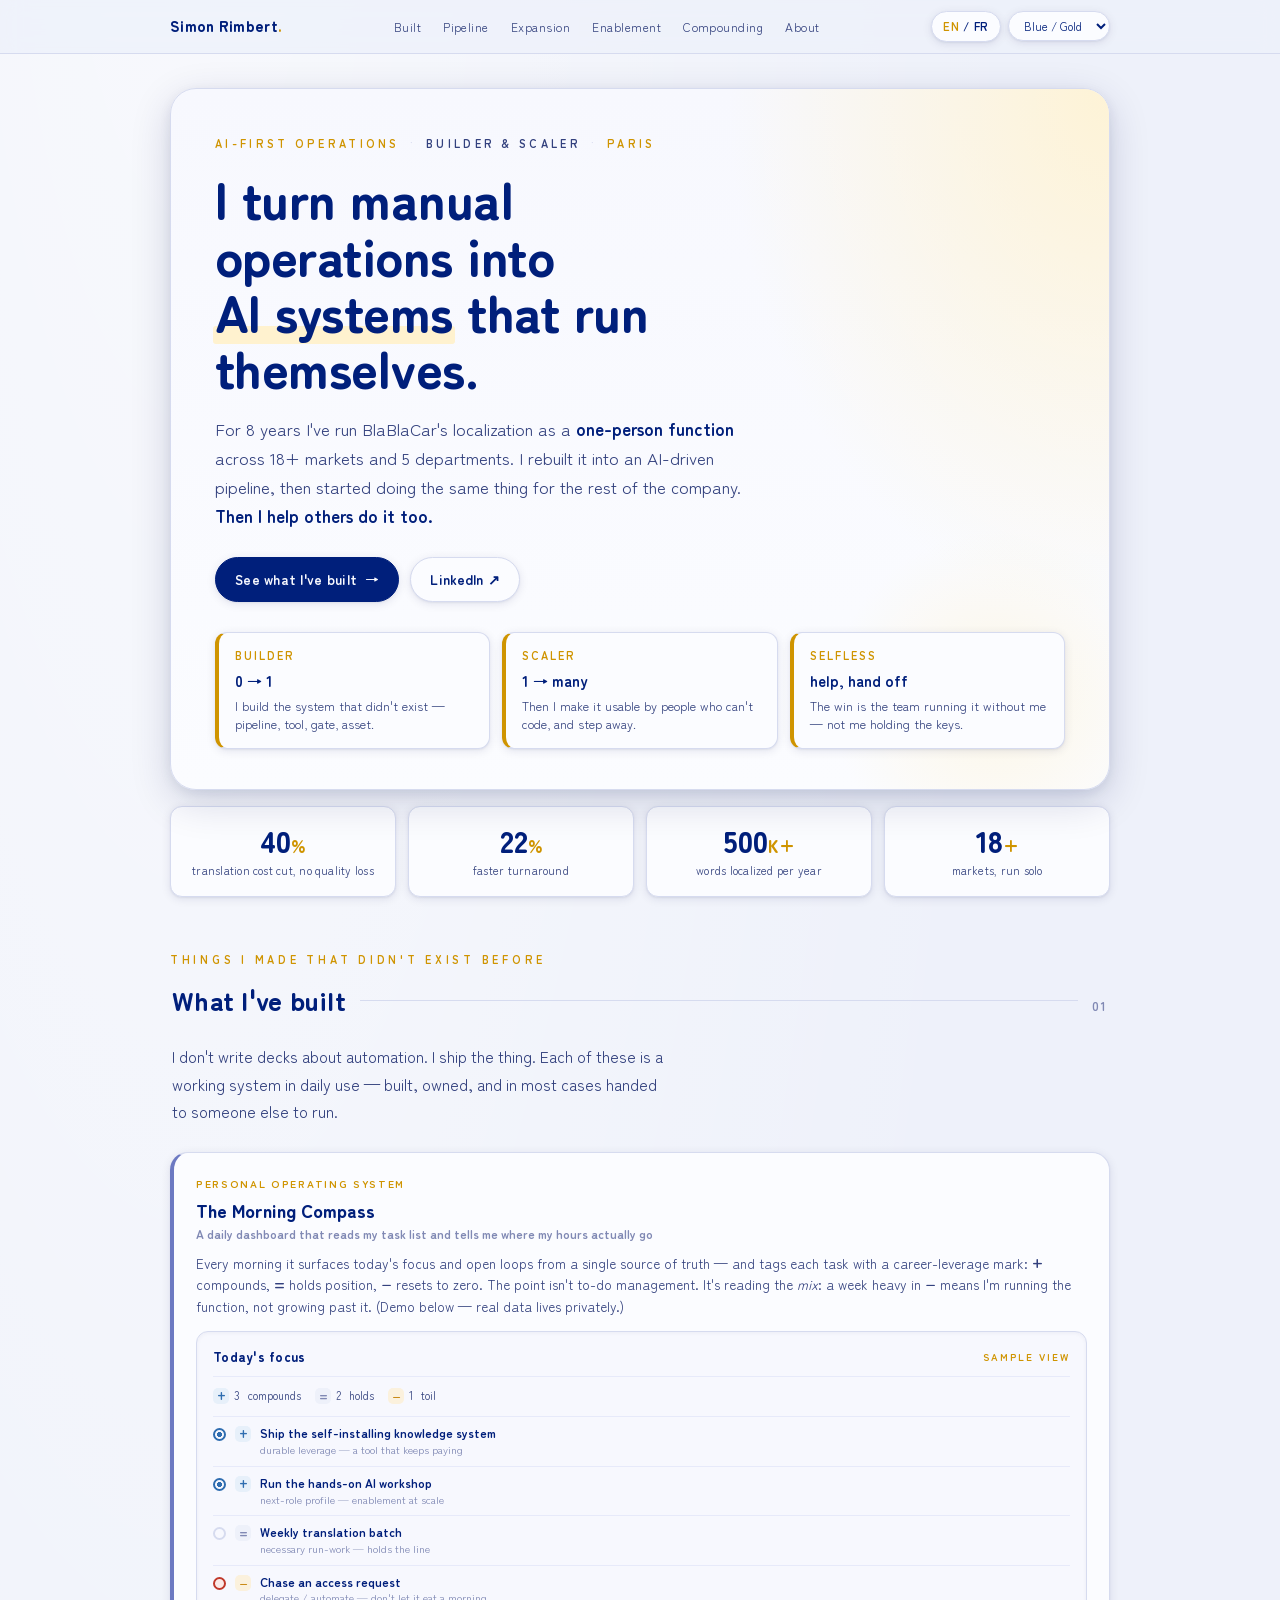
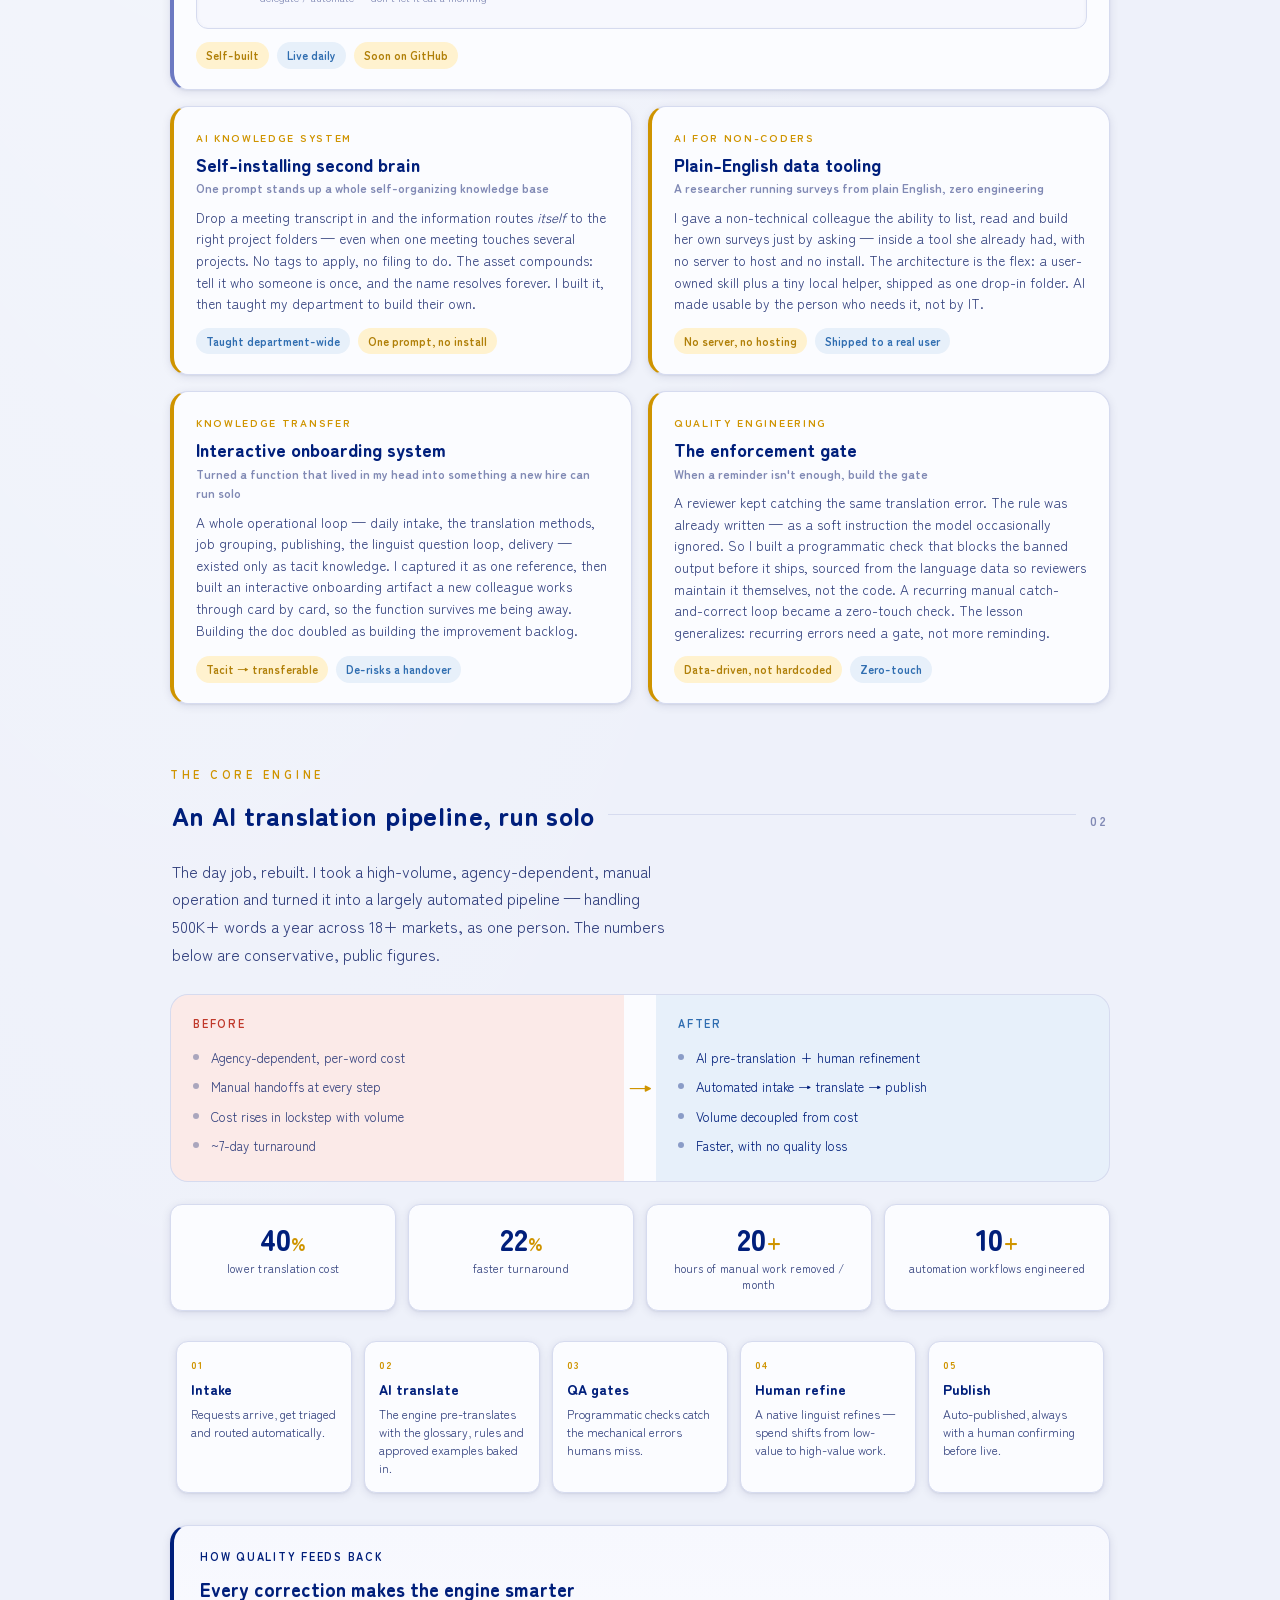
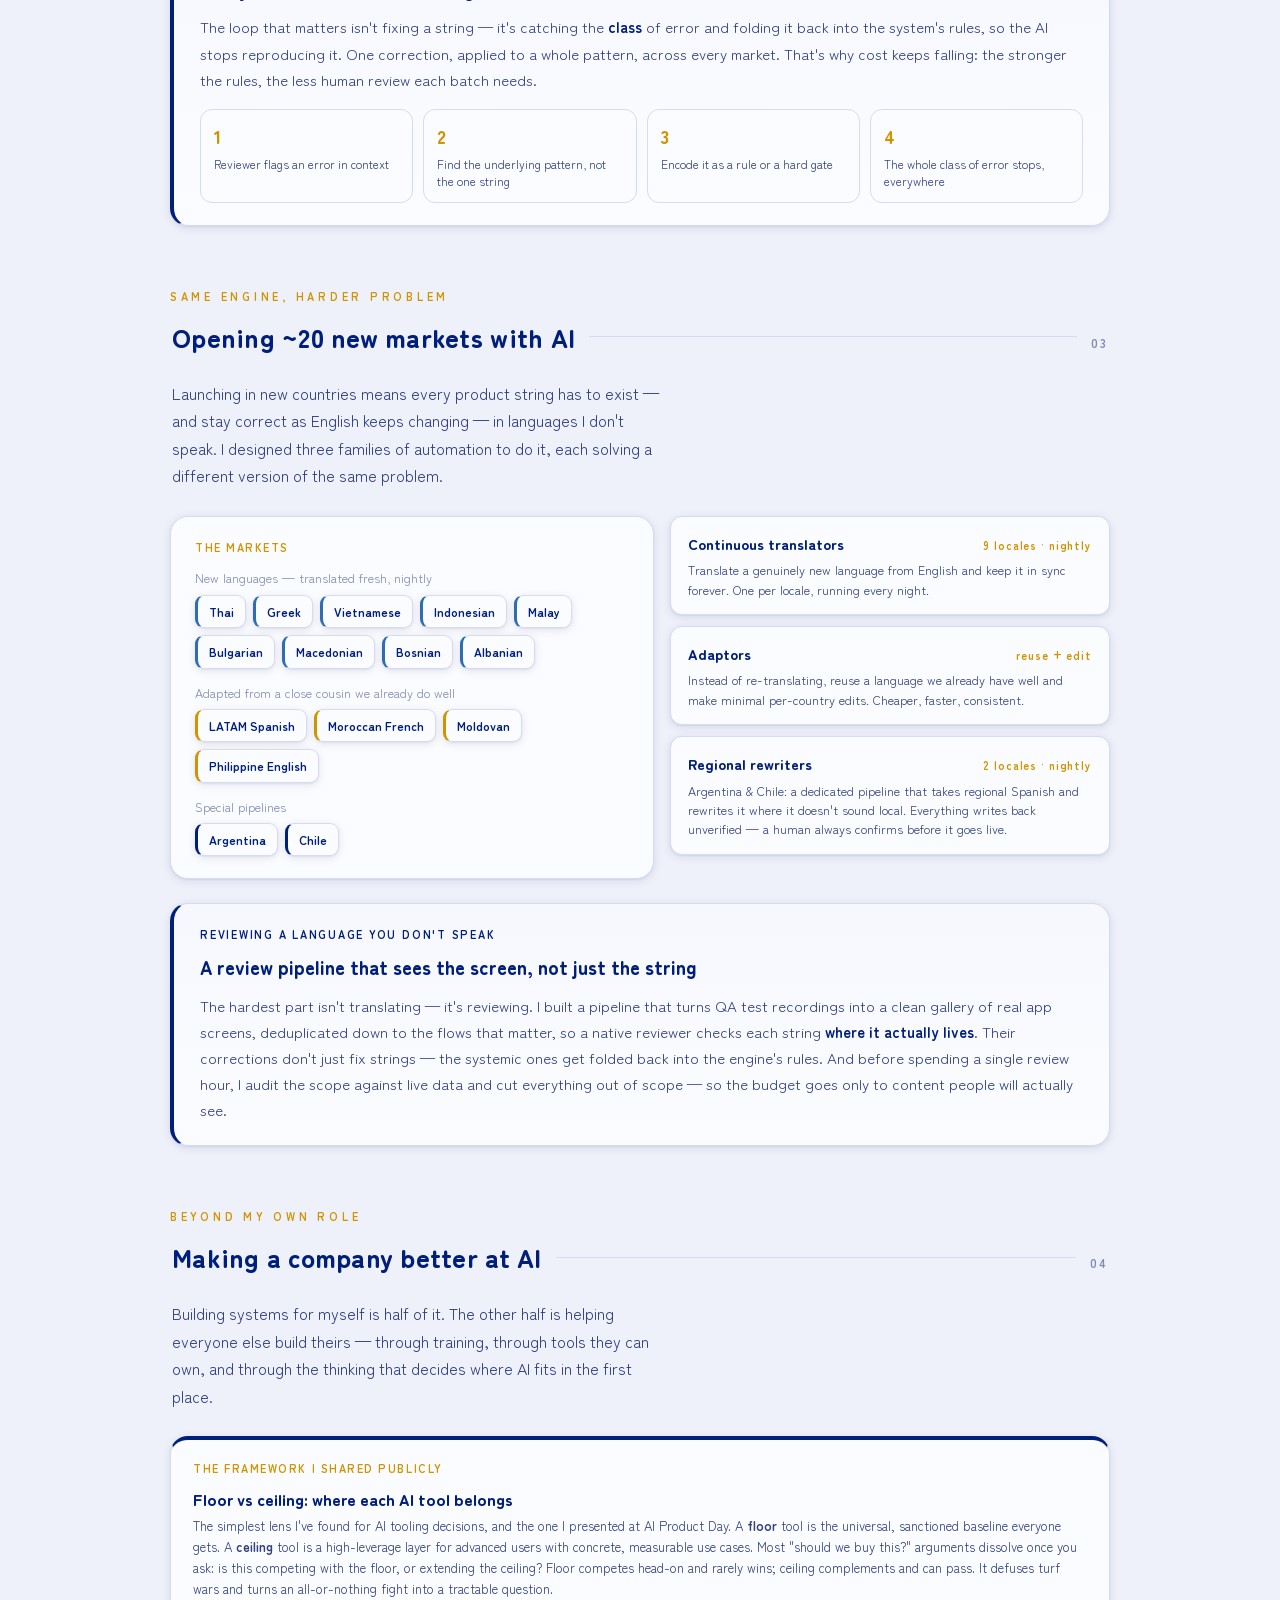
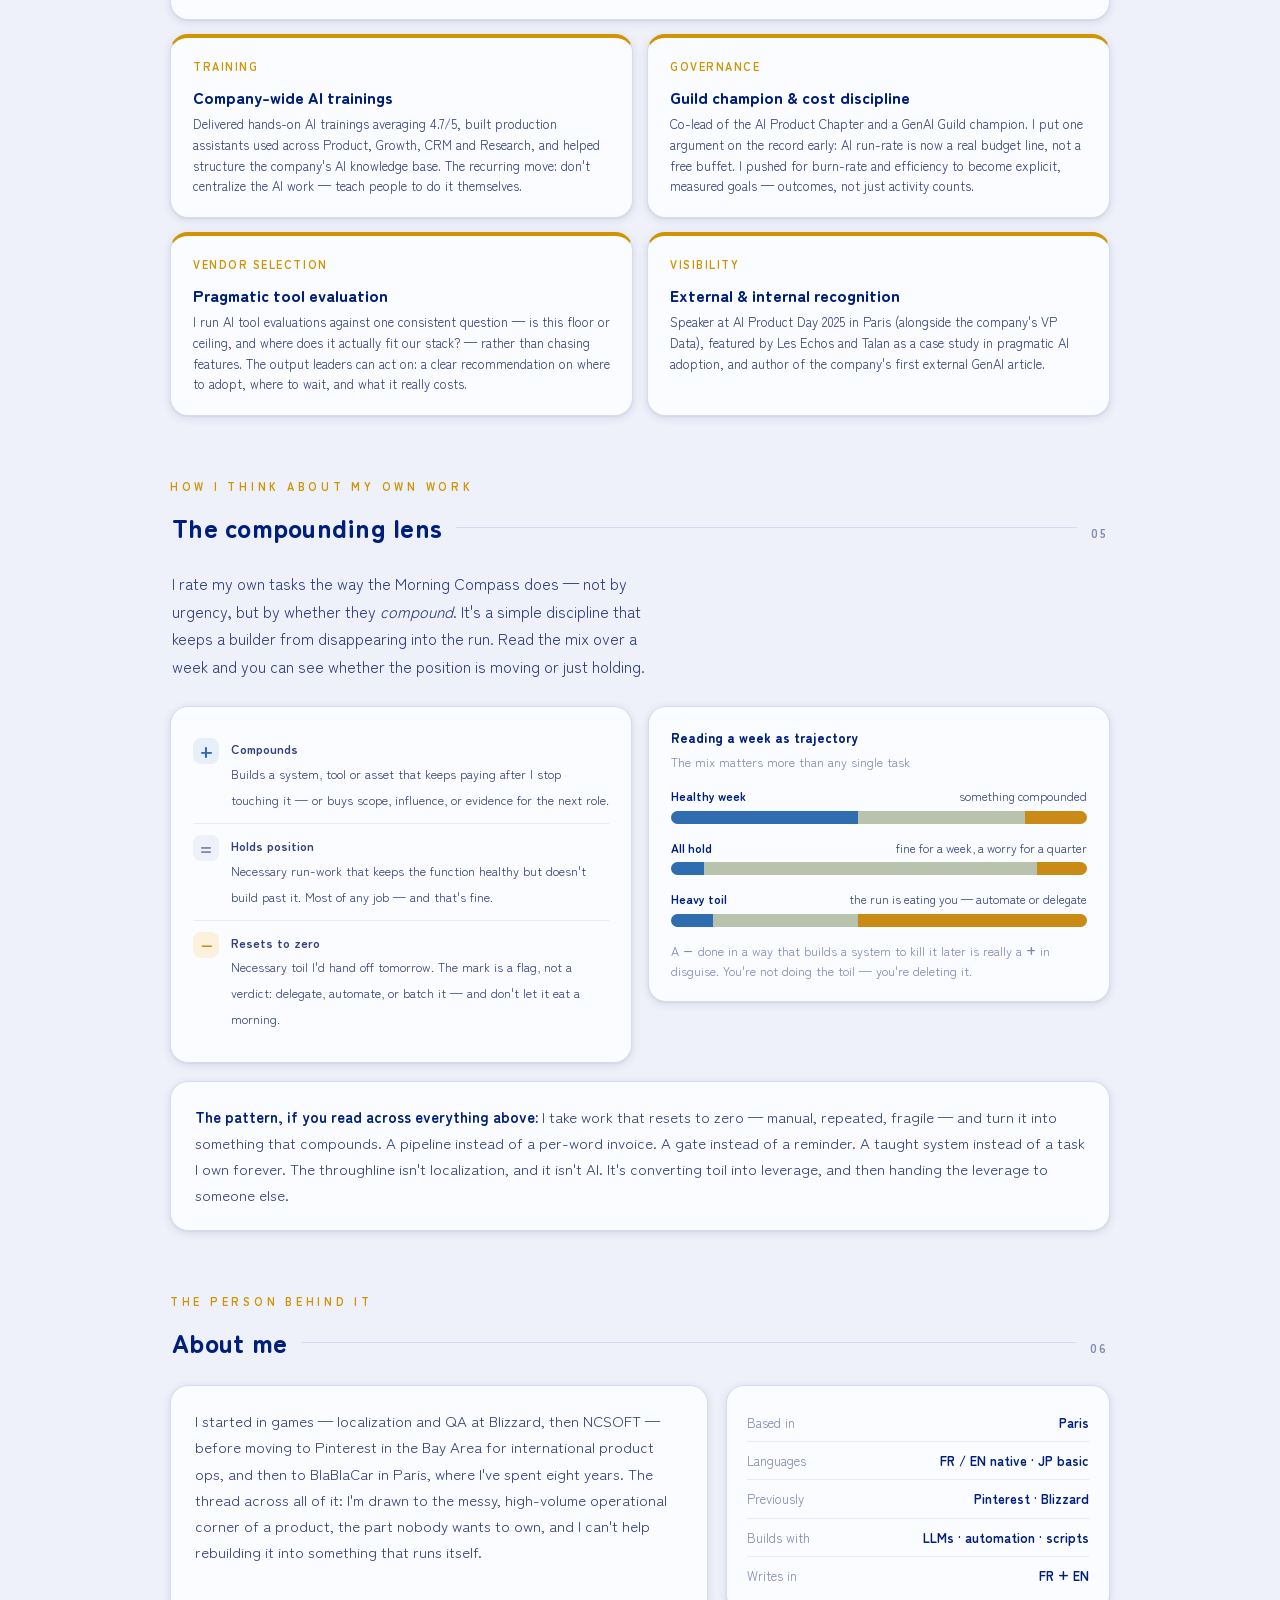
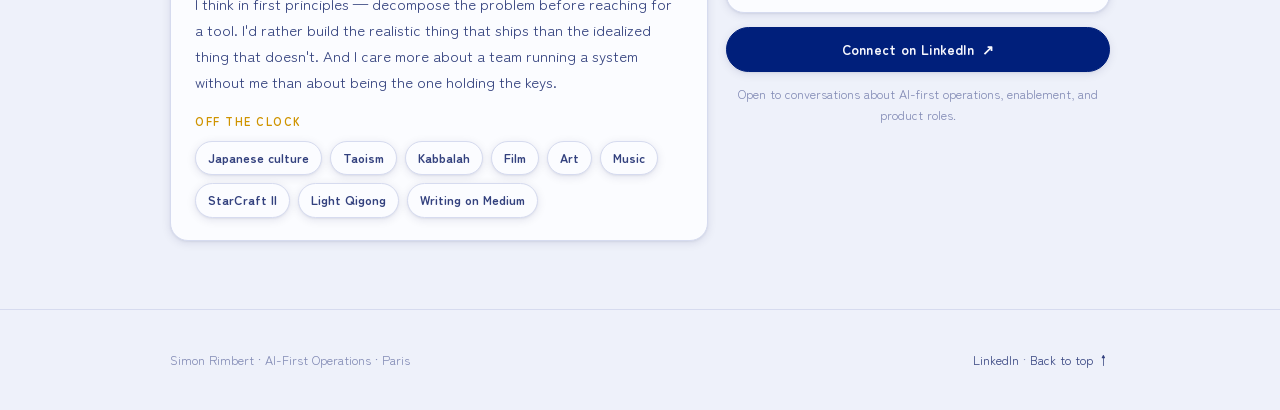
==== index.html @ 427ee051 "Add files via upload" ====
<!DOCTYPE html>
<html lang="en">
<head>
<meta charset="UTF-8">
<meta name="viewport" content="width=device-width, initial-scale=1.0">
<title>Simon Rimbert — I build AI systems that replace manual work at scale</title>
<meta name="description" content="Simon Rimbert. I take high-volume manual operations and turn them into lean, AI-powered systems. Then I help others do the same.">
<link rel="preconnect" href="https://fonts.googleapis.com">
<link rel="preconnect" href="https://fonts.gstatic.com" crossorigin>
<link href="https://fonts.googleapis.com/css2?family=Zen+Maru+Gothic:wght@400;500;700;900&family=Noto+Sans+JP:wght@400;500;600;700&display=swap" rel="stylesheet">
<style>
/* ====================================================================
   DESIGN SYSTEM — inherited from the Morning Compass artifact.
   Theme variables, the bluegold default, the rounded "Maru" type,
   paper backgrounds, 18px cards, layered shadows, the +/=/- leverage
   marks. This site is a sibling of the Compass, by design.
   ==================================================================== */
:root{color-scheme:light;
  --paper:#eef1fa;--paper2:#f7f8fe;--card:#fbfcff;
  --ink:#001f7b;--ink-soft:#33417e;--ink-faint:#8089b4;
  --accent:#001f7b;--accent-soft:#6c79c2;--accent-bg:#fff2cf;
  --second:#b07f08;--second-bg:#fff4d4;--gold:#cf9400;
  --line:#d6dbef;--line-soft:#e7eafa;
  --shadow:0 2px 10px rgba(0,20,80,.10),0 1px 2px rgba(0,20,80,.06);
  --shadow-lg:0 12px 40px rgba(0,20,80,.16),0 4px 12px rgba(0,20,80,.08);
  --radius:18px;--radius-sm:12px;
  --st-crit:#c0392b;--st-crit-bg:#fbeae8;
  --st-block:#c98a16;--st-block-bg:#fbf1dd;
  --st-motion:#2f6db0;--st-motion-bg:#e7f0fa;
  --st-open:#b9c2ad;--st-open-bg:#f1f4ec}
/* ---- themes (the Compass switcher set) ---- */
body[data-theme="bluegold"]{--paper:#eef1fa;--paper2:#f7f8fe;--card:#fbfcff;--ink:#001f7b;--ink-soft:#33417e;--ink-faint:#8089b4;--accent:#001f7b;--accent-soft:#6c79c2;--accent-bg:#fff2cf;--second:#b07f08;--second-bg:#fff4d4;--gold:#cf9400;--line:#d6dbef;--line-soft:#e7eafa;--st-motion:#2f6db0;--st-motion-bg:#e7f0fa;--st-block:#c98a16;--st-block-bg:#fbf1dd;--st-open:#b9c2ad;--st-open-bg:#eef1fa}
body[data-theme="royal"]{--paper:#eef3f9;--paper2:#f4feff;--card:#f9fcff;--ink:#001a4d;--ink-soft:#3a4d72;--ink-faint:#8090ad;--accent:#0e2f76;--accent-soft:#7e94c2;--accent-bg:#dde6f3;--second:#04326d;--second-bg:#e2e9f4;--gold:#5a6f9e;--line:#cfdaea;--line-soft:#e0e8f3;--st-motion:#2f6db0;--st-motion-bg:#e7f0fa;--st-block:#7a6cae;--st-block-bg:#e9e4f4;--st-open:#aeb8c8;--st-open-bg:#eef3f9}
body[data-theme="sage"]{--paper:#eef3ea;--paper2:#f7faf4;--card:#fbfdf9;--ink:#1a2517;--ink-soft:#46553f;--ink-faint:#8a9882;--accent:#3f5a32;--accent-soft:#7d9a6c;--accent-bg:#e2ecdb;--second:#6d7d57;--second-bg:#e9f0e2;--gold:#7e8c4a;--line:#d8e2cf;--line-soft:#e6eede;--st-motion:#4a7a4a;--st-motion-bg:#e2ecdb;--st-block:#9a8a3a;--st-block-bg:#f0eccf;--st-open:#b9c2ad;--st-open-bg:#eef3ea}
body[data-theme="lavender"]{--paper:#f1effc;--paper2:#faf9ff;--card:#ffffff;--ink:#2e2860;--ink-soft:#5b5392;--ink-faint:#9b94c4;--accent:#796bd8;--accent-soft:#b0a7ea;--accent-bg:#ece9fb;--second:#6a5fc0;--second-bg:#efedfb;--gold:#8a7fd0;--line:#ddd8f3;--line-soft:#ebe8fa;--st-motion:#6a5fc0;--st-motion-bg:#ece9fb;--st-block:#a07fc0;--st-block-bg:#efe4fb;--st-open:#bcb4d4;--st-open-bg:#f1effc}
body[data-theme="redsoft"]{--paper:#fdf8e3;--paper2:#fffbef;--card:#fffdf6;--ink:#5a1008;--ink-soft:#8a3327;--ink-faint:#b08a7a;--accent:#ab1509;--accent-soft:#d4796e;--accent-bg:#fbe6df;--second:#9a5a12;--second-bg:#fdf1d2;--gold:#bf7a16;--line:#ecdcc0;--line-soft:#f4ead0;--st-motion:#b0552a;--st-motion-bg:#fbe6df;--st-block:#bf7a16;--st-block-bg:#fdf1d2;--st-open:#cbb89a;--st-open-bg:#fdf8e3}
*{margin:0;padding:0;box-sizing:border-box}
html{scroll-behavior:smooth}
body{font-family:"Zen Maru Gothic",ui-rounded,"SF Pro Rounded",-apple-system,Georgia,serif;
  background:radial-gradient(120% 90% at 15% -5%,rgba(255,255,255,.6),transparent 55%),var(--paper);
  color:var(--ink);line-height:1.62;min-height:100vh;
  transition:background .4s,color .4s;-webkit-font-smoothing:antialiased}
.wrap{max-width:980px;margin:0 auto;padding:0 20px}

/* ---------- top bar ---------- */
.topbar{position:sticky;top:0;z-index:50;backdrop-filter:blur(10px);
  background:color-mix(in srgb,var(--paper) 78%,transparent);
  border-bottom:1px solid var(--line);transition:background .4s}
.topbar .wrap{display:flex;align-items:center;justify-content:space-between;padding-top:11px;padding-bottom:11px;gap:14px}
.brand{font-weight:900;letter-spacing:.02em;font-size:15px;color:var(--ink);text-decoration:none;white-space:nowrap}
.brand .dot{color:var(--gold)}
.nav{display:flex;gap:4px;flex-wrap:wrap;justify-content:flex-end;align-items:center}
.nav a{font-size:12px;letter-spacing:.04em;color:var(--ink-soft);text-decoration:none;padding:5px 9px;border-radius:999px;transition:.18s;white-space:nowrap}
.nav a:hover{background:var(--accent-bg);color:var(--ink)}
.ctrl{display:flex;align-items:center;gap:7px}
.ctrl select,.langbtn{font:inherit;font-size:11.5px;color:var(--ink);background:var(--card);border:1px solid var(--line);border-radius:999px;padding:5px 11px;cursor:pointer;box-shadow:var(--shadow);transition:border .2s}
.ctrl select:hover,.langbtn:hover{border-color:var(--accent-soft)}
.langbtn{font-weight:700;letter-spacing:.06em}
.langbtn .on{color:var(--gold)}

/* ---------- section scaffolding ---------- */
section{padding:54px 0 8px}
.eyebrow{font-size:11px;letter-spacing:.34em;color:var(--gold);text-transform:uppercase;font-weight:700;margin-bottom:10px}
.zone-head{display:flex;align-items:baseline;gap:14px;margin:0 2px 22px}
.zone-head h2{font-size:26px;font-weight:900;letter-spacing:.01em;color:var(--ink)}
.zone-head .rule{flex:1;height:1px;background:var(--line);align-self:center}
.zone-head .idx{font-size:12px;color:var(--ink-faint);letter-spacing:.18em;font-weight:700}
.lead{font-size:16px;color:var(--ink-soft);max-width:62ch;margin:0 2px 26px;line-height:1.72}
.card{background:var(--card);border:1px solid var(--line);border-radius:var(--radius);box-shadow:var(--shadow);transition:transform .18s,box-shadow .18s,border-color .18s}

/* ---------- HERO / tokonoma ---------- */
.hero{padding-top:34px}
.tokonoma{position:relative;overflow:hidden;border:1px solid var(--line);border-radius:26px;
  background:linear-gradient(180deg,var(--paper2),var(--card));box-shadow:var(--shadow-lg);
  padding:46px 44px 40px;transition:background .4s,border-color .4s}
.tokonoma::before{content:"";position:absolute;inset:0;pointer-events:none;
  background:radial-gradient(70% 130% at 100% 0%,var(--accent-bg),transparent 58%);opacity:.85}
.tokonoma::after{content:"";position:absolute;right:-60px;bottom:-80px;width:340px;height:340px;border-radius:50%;
  background:radial-gradient(circle,var(--accent-bg),transparent 70%);opacity:.5;pointer-events:none}
.hero-inner{position:relative;z-index:1}
.almanac{font-size:11px;letter-spacing:.3em;color:var(--gold);text-transform:uppercase;font-weight:700;margin-bottom:18px;display:flex;gap:10px;flex-wrap:wrap;align-items:center}
.almanac b{color:var(--ink-soft);font-weight:700}
.almanac .sep{color:var(--line);font-weight:400}
.hero h1{font-size:clamp(30px,5.2vw,52px);font-weight:900;line-height:1.08;letter-spacing:-.01em;color:var(--ink);max-width:18ch}
.hero h1 .hl{position:relative;white-space:nowrap}
.hero h1 .hl::after{content:"";position:absolute;left:-2px;right:-2px;bottom:.08em;height:.34em;background:var(--accent-bg);z-index:-1;border-radius:3px}
.hero .sub{margin-top:20px;font-size:17px;color:var(--ink-soft);max-width:60ch;line-height:1.7}
.hero .sub b{color:var(--ink);font-weight:700}
.hero-cta{margin-top:26px;display:flex;gap:11px;flex-wrap:wrap}
.btn{font:inherit;font-weight:700;font-size:13.5px;letter-spacing:.02em;text-decoration:none;padding:11px 19px;border-radius:999px;border:1px solid var(--line);background:var(--card);color:var(--ink);box-shadow:var(--shadow);cursor:pointer;transition:.18s;display:inline-flex;align-items:center;gap:8px}
.btn:hover{transform:translateY(-1px);box-shadow:var(--shadow-lg);border-color:var(--accent-soft)}
.btn.primary{background:var(--ink);color:var(--paper2);border-color:var(--ink)}
.btn.primary:hover{background:var(--accent-soft)}

/* triad chips */
.triad{margin-top:30px;display:grid;grid-template-columns:repeat(3,1fr);gap:12px}
.triad .t{background:var(--card);border:1px solid var(--line);border-left:4px solid var(--gold);border-radius:var(--radius-sm);padding:14px 16px;box-shadow:var(--shadow)}
.triad .t .k{font-size:11px;letter-spacing:.18em;text-transform:uppercase;color:var(--gold);font-weight:700}
.triad .t .v{font-size:15px;font-weight:700;color:var(--ink);margin-top:4px}
.triad .t .d{font-size:12.5px;color:var(--ink-soft);margin-top:3px;line-height:1.5}

/* ---------- stat band ---------- */
.statband{margin-top:16px;display:grid;grid-template-columns:repeat(4,1fr);gap:12px}
.statband .s{background:var(--card);border:1px solid var(--line);border-radius:var(--radius-sm);padding:18px 16px;box-shadow:var(--shadow);text-align:center}
.statband .s .n{font-size:30px;font-weight:900;color:var(--ink);line-height:1;font-variant-numeric:tabular-nums}
.statband .s .n .u{font-size:18px;color:var(--gold)}
.statband .s .l{font-size:11.5px;color:var(--ink-soft);margin-top:7px;letter-spacing:.02em;line-height:1.4}

/* ---------- generic prose card ---------- */
.prose{font-size:15px;color:var(--ink-soft);line-height:1.74}
.prose b{color:var(--ink);font-weight:700}
.muted{color:var(--ink-faint);font-size:12.5px}

/* utility */
.lang-fr{display:none}
body.fr .lang-en{display:none}
body.fr .lang-fr{display:initial}
body.fr .zone-head h2 .lang-fr,body.fr .hero h1 .lang-fr{display:inline}
.center{text-align:center}
footer{margin-top:60px;padding:40px 0;border-top:1px solid var(--line);color:var(--ink-faint);font-size:12.5px}
footer .wrap{display:flex;justify-content:space-between;flex-wrap:wrap;gap:14px;align-items:center}
footer a{color:var(--ink-soft);text-decoration:none}
footer a:hover{color:var(--gold)}

/* reveal on scroll */
.reveal{opacity:0;transform:translateY(18px);transition:opacity .6s ease,transform .6s ease}
.reveal.in{opacity:1;transform:none}

/* ============ SECTION COMPONENTS ============ */
/* --- artifact gallery (what I've built) --- */
.builtgrid{display:grid;grid-template-columns:repeat(2,1fr);gap:16px}
.artifact{position:relative;overflow:hidden;padding:22px 22px 20px;border-left:4px solid var(--gold);display:flex;flex-direction:column}
.artifact:hover{transform:translateY(-3px);box-shadow:var(--shadow-lg)}
.artifact .tag{font-size:10.5px;letter-spacing:.16em;text-transform:uppercase;color:var(--gold);font-weight:700}
.artifact h3{font-size:18px;font-weight:900;color:var(--ink);margin:7px 0 3px;line-height:1.25}
.artifact .role{font-size:12px;color:var(--ink-faint);font-weight:700;margin-bottom:9px}
.artifact p{font-size:13.5px;color:var(--ink-soft);line-height:1.6;flex:1}
.artifact .metric{margin-top:13px;display:flex;gap:8px;flex-wrap:wrap}
.chip{font-size:11.5px;font-weight:700;padding:4px 10px;border-radius:999px;background:var(--accent-bg);color:var(--second);white-space:nowrap}
.chip.blue{background:var(--st-motion-bg);color:var(--st-motion)}
.artifact.wide{grid-column:1/-1;border-left-color:var(--accent-soft)}
.artifact.wide .thumb{margin-top:14px}

/* mini compass thumbnail (rendered, fake data) */
.thumb{border:1px solid var(--line);border-radius:var(--radius-sm);overflow:hidden;background:var(--paper2);box-shadow:inset 0 1px 4px rgba(0,20,80,.05)}
.cmp{padding:14px 16px}
.cmp-top{display:flex;justify-content:space-between;align-items:center;border-bottom:1px solid var(--line-soft);padding-bottom:9px;margin-bottom:10px}
.cmp-top .ttl{font-size:13px;font-weight:900;color:var(--ink);letter-spacing:.02em}
.cmp-top .dt{font-size:10px;color:var(--gold);letter-spacing:.2em;text-transform:uppercase;font-weight:700}
.cmp-tally{display:flex;gap:14px;margin-bottom:11px}
.cmp-tally .seg{font-size:11px;color:var(--ink-soft);display:flex;align-items:center;gap:5px}
.cmp-tally .k{width:16px;height:16px;border-radius:5px;font-size:11px;font-weight:800;line-height:16px;text-align:center;display:inline-block}
.k-plus{background:var(--st-motion-bg);color:var(--st-motion)}
.k-eq{background:var(--st-open-bg);color:var(--ink-faint)}
.k-minus{background:var(--st-block-bg);color:var(--st-block)}
.cmp-row{display:flex;align-items:flex-start;gap:9px;padding:8px 0;border-top:1px solid var(--line-soft)}
.cmp-row .pip{flex:0 0 auto;width:13px;height:13px;border-radius:50%;margin-top:3px;border:2px solid var(--line);background:var(--paper2)}
.cmp-row.crit .pip{border-color:var(--st-crit);background:var(--st-crit-bg)}
.cmp-row.motion .pip{border-color:var(--st-motion);background:radial-gradient(circle,var(--st-motion) 0 38%,transparent 40%)}
.cmp-row .lev{flex:0 0 auto;width:16px;height:16px;border-radius:5px;font-size:11px;font-weight:800;line-height:16px;text-align:center;margin-top:1px}
.cmp-row .txt{font-size:12px;color:var(--ink);font-weight:700;line-height:1.4}
.cmp-row .txt .why{display:block;font-size:10.5px;color:var(--ink-faint);font-weight:400;margin-top:1px}

/* --- before/after split --- */
.split{display:grid;grid-template-columns:1fr auto 1fr;gap:0;align-items:stretch;margin-top:6px}
.split .side{padding:20px 22px}
.split .before{background:var(--st-crit-bg);border:1px solid var(--line);border-right:none;border-radius:var(--radius) 0 0 var(--radius)}
.split .after{background:var(--st-motion-bg);border:1px solid var(--line);border-left:none;border-radius:0 var(--radius) var(--radius) 0}
.split .arrow{display:flex;align-items:center;justify-content:center;padding:0 4px;font-size:24px;color:var(--gold);background:var(--card);border-top:1px solid var(--line);border-bottom:1px solid var(--line)}
.split .lbl{font-size:11px;letter-spacing:.16em;text-transform:uppercase;font-weight:700;margin-bottom:10px}
.split .before .lbl{color:var(--st-crit)}
.split .after .lbl{color:var(--st-motion)}
.split ul{list-style:none}
.split li{font-size:13px;color:var(--ink-soft);padding:5px 0 5px 18px;position:relative;line-height:1.5}
.split li::before{content:"";position:absolute;left:0;top:11px;width:6px;height:6px;border-radius:50%;background:currentColor;opacity:.4}
.split .after li{color:var(--ink)}

/* --- pipeline flow --- */
.flow{display:flex;align-items:stretch;gap:0;flex-wrap:wrap;margin-top:8px}
.flow .step{flex:1;min-width:120px;background:var(--card);border:1px solid var(--line);border-radius:var(--radius-sm);padding:15px 14px;box-shadow:var(--shadow);position:relative;margin:6px}
.flow .step .n{font-size:10px;letter-spacing:.2em;color:var(--gold);font-weight:700;text-transform:uppercase}
.flow .step h4{font-size:14px;font-weight:900;color:var(--ink);margin:5px 0 4px}
.flow .step p{font-size:12px;color:var(--ink-soft);line-height:1.5}

/* --- case study callout --- */
.callout{border-left:4px solid var(--accent);padding:22px 26px;background:linear-gradient(180deg,var(--paper2),var(--card))}
.callout .ctag{font-size:11px;letter-spacing:.16em;text-transform:uppercase;color:var(--accent);font-weight:700;margin-bottom:8px}
.callout h3{font-size:19px;font-weight:900;color:var(--ink);margin-bottom:10px}
.callout .steps{display:grid;grid-template-columns:repeat(4,1fr);gap:10px;margin-top:16px}
.callout .steps .cs{background:var(--card);border:1px solid var(--line);border-radius:var(--radius-sm);padding:12px 13px}
.callout .steps .cs .csn{font-size:18px;font-weight:900;color:var(--gold)}
.callout .steps .cs .cst{font-size:12px;color:var(--ink-soft);margin-top:4px;line-height:1.45}

/* --- expansion map --- */
.maprow{display:grid;grid-template-columns:1.1fr 1fr;gap:16px;align-items:start}
.locgrid{display:flex;flex-wrap:wrap;gap:7px;margin-top:4px}
.loc{font-size:12px;font-weight:700;padding:6px 11px;border-radius:9px;border:1px solid var(--line);background:var(--card);color:var(--ink);box-shadow:var(--shadow);transition:.16s;cursor:default}
.loc:hover{transform:translateY(-2px);border-color:var(--gold)}
.loc.fresh{border-left:3px solid var(--st-motion)}
.loc.adapt{border-left:3px solid var(--gold)}
.loc.special{border-left:3px solid var(--accent)}
.famcard{background:var(--card);border:1px solid var(--line);border-radius:var(--radius-sm);box-shadow:var(--shadow);padding:15px 17px;margin-bottom:11px}
.famcard .fh{display:flex;justify-content:space-between;align-items:baseline;margin-bottom:5px}
.famcard .fh h4{font-size:14.5px;font-weight:900;color:var(--ink)}
.famcard .fh .ct{font-size:11px;color:var(--gold);font-weight:700;letter-spacing:.08em}
.famcard p{font-size:12.5px;color:var(--ink-soft);line-height:1.55}

/* --- enablement grid --- */
.engrid{display:grid;grid-template-columns:repeat(2,1fr);gap:14px}
.encard{padding:20px 22px;border-top:4px solid var(--gold)}
.encard h3{font-size:16px;font-weight:900;color:var(--ink);margin-bottom:3px}
.encard .ek{font-size:11px;letter-spacing:.14em;text-transform:uppercase;color:var(--gold);font-weight:700;margin-bottom:9px}
.encard p{font-size:13px;color:var(--ink-soft);line-height:1.6}
.encard.full{grid-column:1/-1;border-top-color:var(--accent)}

/* --- leverage / compounding --- */
.levwrap{display:grid;grid-template-columns:1fr 1fr;gap:16px;align-items:start}
.levkey{padding:20px 22px}
.levkey .lk{display:flex;gap:12px;align-items:flex-start;padding:11px 0;border-top:1px solid var(--line-soft)}
.levkey .lk:first-of-type{border-top:none}
.levkey .lk .m{flex:0 0 auto;width:26px;height:26px;border-radius:8px;font-size:16px;font-weight:900;line-height:26px;text-align:center}
.levkey .lk .m.plus{background:var(--st-motion-bg);color:var(--st-motion)}
.levkey .lk .m.eq{background:var(--st-open-bg);color:var(--ink-faint)}
.levkey .lk .m.minus{background:var(--st-block-bg);color:var(--st-block)}
.levkey .lk .d b{color:var(--ink);font-weight:700;display:block;font-size:13.5px}
.levkey .lk .d span{font-size:12.5px;color:var(--ink-soft);line-height:1.5}
.levbar{padding:20px 22px}
.levbar h4{font-size:13px;font-weight:900;color:var(--ink);margin-bottom:4px}
.levbar .barwrap{margin:14px 0}
.levbar .barlbl{display:flex;justify-content:space-between;font-size:12px;margin-bottom:5px;color:var(--ink-soft)}
.levbar .barlbl b{color:var(--ink)}
.bar{height:13px;border-radius:7px;background:var(--line-soft);overflow:hidden;display:flex}
.bar .bp{background:var(--st-motion)}.bar .be{background:var(--st-open)}.bar .bm{background:var(--st-block)}

/* --- timeline --- */
.timeline{position:relative;margin-top:8px;padding-left:4px}
.tl{display:grid;grid-template-columns:90px 1fr;gap:16px;padding:14px 0;border-top:1px solid var(--line-soft);align-items:start}
.tl:first-child{border-top:none}
.tl .yr{font-size:13px;font-weight:900;color:var(--gold);letter-spacing:.04em;padding-top:1px}
.tl .co{font-size:15px;font-weight:900;color:var(--ink)}
.tl .ro{font-size:12.5px;color:var(--ink-faint);font-weight:700;margin:1px 0 5px}
.tl .ds{font-size:13px;color:var(--ink-soft);line-height:1.55}

/* --- about / interests --- */
.aboutgrid{display:grid;grid-template-columns:1.4fr 1fr;gap:18px;align-items:start}
.intlist{display:flex;flex-wrap:wrap;gap:8px;margin-top:10px}
.int{font-size:12.5px;font-weight:700;padding:6px 12px;border-radius:999px;background:var(--card);border:1px solid var(--line);color:var(--ink-soft);box-shadow:var(--shadow)}
.int:hover{color:var(--gold);border-color:var(--gold)}
.minifact{padding:18px 20px}
.minifact .mf{display:flex;justify-content:space-between;padding:8px 0;border-top:1px solid var(--line-soft);font-size:13px}
.minifact .mf:first-child{border-top:none}
.minifact .mf .l{color:var(--ink-faint)}
.minifact .mf .v{color:var(--ink);font-weight:700;text-align:right}
.padcard{padding:22px 24px}

@media(max-width:760px){
  .triad,.statband{grid-template-columns:1fr 1fr}
  .tokonoma{padding:32px 24px}
  .nav{display:none}
  section{padding:40px 0 6px}
  .builtgrid,.engrid,.levwrap,.maprow,.aboutgrid{grid-template-columns:1fr}
  .callout .steps{grid-template-columns:1fr 1fr}
  .split{grid-template-columns:1fr;}
  .split .before{border-radius:var(--radius) var(--radius) 0 0;border-right:1px solid var(--line)}
  .split .after{border-radius:0 0 var(--radius) var(--radius);border-left:1px solid var(--line);border-top:none}
  .split .arrow{transform:rotate(90deg);border:1px solid var(--line);border-top:none;border-bottom:none;padding:6px 0}
  .tl{grid-template-columns:64px 1fr;gap:11px}
}
@media(max-width:460px){
  .statband,.triad{grid-template-columns:1fr}
}
</style>
</head>
<body data-theme="bluegold">

<!-- ============ TOP BAR ============ -->
<div class="topbar">
  <div class="wrap">
    <a href="#top" class="brand">Simon Rimbert<span class="dot">.</span></a>
    <nav class="nav">
      <a href="#built">Built</a>
      <a href="#pipeline">Pipeline</a>
      <a href="#expansion">Expansion</a>
      <a href="#enablement">Enablement</a>
      <a href="#compounding">Compounding</a>
      <a href="#about">About</a>
    </nav>
    <div class="ctrl">
      <button class="langbtn" id="langbtn" onclick="toggleLang()"><span class="on" id="lang-en-lbl">EN</span> / <span id="lang-fr-lbl">FR</span></button>
      <select id="theme" aria-label="Theme" onchange="setTheme(this.value)">
        <option value="bluegold">Blue / Gold</option>
        <option value="royal">Royal</option>
        <option value="sage">Sage</option>
        <option value="lavender">Lavender</option>
        <option value="redsoft">Warm Red</option>
      </select>
    </div>
  </div>
</div>

<a id="top"></a>
<!-- ============ HERO ============ -->
<header class="hero">
  <div class="wrap">
    <div class="tokonoma reveal">
      <div class="hero-inner">
        <div class="almanac">
          <span class="lang-en">AI-First Operations</span><span class="lang-fr">Opérations AI-First</span>
          <span class="sep">·</span>
          <b class="lang-en">Builder &amp; Scaler</b><b class="lang-fr">Bâtisseur &amp; Passeur d'échelle</b>
          <span class="sep">·</span>
          <span class="lang-en">Paris</span><span class="lang-fr">Paris</span>
        </div>

        <h1>
          <span class="lang-en">I turn manual operations into <span class="hl">AI systems</span> that run themselves.</span>
          <span class="lang-fr">Je transforme les opérations manuelles en <span class="hl">systèmes IA</span> qui tournent seuls.</span>
        </h1>

        <p class="sub">
          <span class="lang-en">For 8 years I've run BlaBlaCar's localization as a <b>one-person function</b> across 18+ markets and 5 departments. I rebuilt it into an AI-driven pipeline, then started doing the same thing for the rest of the company. <b>Then I help others do it too.</b></span>
          <span class="lang-fr">Depuis 8 ans je fais tourner la localisation de BlaBlaCar en <b>fonction d'une seule personne</b>, sur 18+ marchés et 5 départements. Je l'ai reconstruite en pipeline piloté par l'IA, puis j'ai commencé à faire pareil pour le reste de l'entreprise. <b>Et j'aide les autres à le faire aussi.</b></span>
        </p>

        <div class="hero-cta">
          <a class="btn primary" href="#built"><span class="lang-en">See what I've built</span><span class="lang-fr">Voir ce que j'ai construit</span> →</a>
          <a class="btn" href="https://www.linkedin.com/in/simonrimbert-61028530" target="_blank" rel="noopener">LinkedIn ↗</a>
        </div>

        <div class="triad">
          <div class="t">
            <div class="k"><span class="lang-en">Builder</span><span class="lang-fr">Bâtisseur</span></div>
            <div class="v"><span class="lang-en">0 → 1</span><span class="lang-fr">0 → 1</span></div>
            <div class="d"><span class="lang-en">I build the system that didn't exist — pipeline, tool, gate, asset.</span><span class="lang-fr">Je construis le système qui n'existait pas — pipeline, outil, garde-fou, asset.</span></div>
          </div>
          <div class="t">
            <div class="k"><span class="lang-en">Scaler</span><span class="lang-fr">Passeur d'échelle</span></div>
            <div class="v"><span class="lang-en">1 → many</span><span class="lang-fr">1 → beaucoup</span></div>
            <div class="d"><span class="lang-en">Then I make it usable by people who can't code, and step away.</span><span class="lang-fr">Puis je le rends utilisable par des non-codeurs, et je m'efface.</span></div>
          </div>
          <div class="t">
            <div class="k"><span class="lang-en">Selfless</span><span class="lang-fr">Au service</span></div>
            <div class="v"><span class="lang-en">help, hand off</span><span class="lang-fr">aider, transmettre</span></div>
            <div class="d"><span class="lang-en">The win is the team running it without me — not me holding the keys.</span><span class="lang-fr">La réussite, c'est l'équipe qui tourne sans moi — pas moi qui garde les clés.</span></div>
          </div>
        </div>
      </div>
    </div>

    <!-- stat band -->
    <div class="statband reveal">
      <div class="s"><div class="n" data-count="40" data-suffix="%">0<span class="u">%</span></div><div class="l"><span class="lang-en">translation cost cut, no quality loss</span><span class="lang-fr">coûts de traduction réduits, sans perte de qualité</span></div></div>
      <div class="s"><div class="n" data-count="22" data-suffix="%">0<span class="u">%</span></div><div class="l"><span class="lang-en">faster turnaround</span><span class="lang-fr">délais raccourcis</span></div></div>
      <div class="s"><div class="n" data-count="500" data-suffix="K+">0<span class="u">K+</span></div><div class="l"><span class="lang-en">words localized per year</span><span class="lang-fr">mots localisés par an</span></div></div>
      <div class="s"><div class="n" data-count="18" data-suffix="+">0<span class="u">+</span></div><div class="l"><span class="lang-en">markets, run solo</span><span class="lang-fr">marchés, gérés en solo</span></div></div>
    </div>
  </div>
</header>

<!-- ============ SECTIONS ============ -->
<main id="sections">

<!-- ===== 1. WHAT I'VE BUILT (lead with artifacts to peak interest) ===== -->
<section id="built">
  <div class="wrap">
    <div class="eyebrow reveal"><span class="lang-en">Things I made that didn't exist before</span><span class="lang-fr">Des choses que j'ai faites et qui n'existaient pas</span></div>
    <div class="zone-head reveal"><h2><span class="lang-en">What I've built</span><span class="lang-fr">Ce que j'ai construit</span></h2><span class="rule"></span><span class="idx">01</span></div>
    <p class="lead reveal"><span class="lang-en">I don't write decks about automation. I ship the thing. Each of these is a working system in daily use — built, owned, and in most cases handed to someone else to run.</span><span class="lang-fr">Je ne fais pas des slides sur l'automatisation. Je livre la chose. Chacun de ces systèmes tourne au quotidien — construit, possédé, et le plus souvent confié à quelqu'un d'autre.</span></p>

    <div class="builtgrid reveal">

      <!-- wide: the operating dashboard -->
      <div class="artifact card wide">
        <div class="tag"><span class="lang-en">Personal operating system</span><span class="lang-fr">Système d'opération personnel</span></div>
        <h3><span class="lang-en">The Morning Compass</span><span class="lang-fr">La Boussole du matin</span></h3>
        <div class="role"><span class="lang-en">A daily dashboard that reads my task list and tells me where my hours actually go</span><span class="lang-fr">Un tableau de bord quotidien qui lit ma liste de tâches et me dit où passent vraiment mes heures</span></div>
        <p><span class="lang-en">Every morning it surfaces today's focus and open loops from a single source of truth — and tags each task with a career-leverage mark: <b>+</b> compounds, <b>=</b> holds position, <b>−</b> resets to zero. The point isn't to-do management. It's reading the <i>mix</i>: a week heavy in <b>−</b> means I'm running the function, not growing past it. (Demo below — real data lives privately.)</span><span class="lang-fr">Chaque matin il fait remonter le focus du jour et les boucles ouvertes depuis une source unique — et marque chaque tâche d'un signe de levier de carrière : <b>+</b> capitalise, <b>=</b> tient la position, <b>−</b> remet à zéro. Le but n'est pas la gestion de tâches. C'est de lire le <i>mélange</i> : une semaine lourde en <b>−</b> veut dire que je fais tourner la fonction sans la dépasser. (Démo ci-dessous — données réelles privées.)</span></p>
        <div class="thumb">
          <div class="cmp">
            <div class="cmp-top"><span class="ttl"><span class="lang-en">Today's focus</span><span class="lang-fr">Focus du jour</span></span><span class="dt"><span class="lang-en">Sample view</span><span class="lang-fr">Vue d'exemple</span></span></div>
            <div class="cmp-tally">
              <span class="seg"><span class="k k-plus">+</span> 3 <span class="lang-en">&nbsp;compounds</span><span class="lang-fr">&nbsp;capitalise</span></span>
              <span class="seg"><span class="k k-eq">=</span> 2 <span class="lang-en">&nbsp;holds</span><span class="lang-fr">&nbsp;tient</span></span>
              <span class="seg"><span class="k k-minus">−</span> 1 <span class="lang-en">&nbsp;toil</span><span class="lang-fr">&nbsp;corvée</span></span>
            </div>
            <div class="cmp-row motion"><span class="pip"></span><span class="lev k-plus">+</span><span class="txt"><span class="lang-en">Ship the self-installing knowledge system</span><span class="lang-fr">Livrer le système de connaissances auto-installable</span><span class="why"><span class="lang-en">durable leverage — a tool that keeps paying</span><span class="lang-fr">levier durable — un outil qui continue de rapporter</span></span></span></div>
            <div class="cmp-row motion"><span class="pip"></span><span class="lev k-plus">+</span><span class="txt"><span class="lang-en">Run the hands-on AI workshop</span><span class="lang-fr">Animer l'atelier IA en pratique</span><span class="why"><span class="lang-en">next-role profile — enablement at scale</span><span class="lang-fr">profil prochain rôle — montée en compétence à l'échelle</span></span></span></div>
            <div class="cmp-row"><span class="pip"></span><span class="lev k-eq">=</span><span class="txt"><span class="lang-en">Weekly translation batch</span><span class="lang-fr">Lot de traduction hebdo</span><span class="why"><span class="lang-en">necessary run-work — holds the line</span><span class="lang-fr">run nécessaire — tient la ligne</span></span></span></div>
            <div class="cmp-row crit"><span class="pip"></span><span class="lev k-minus">−</span><span class="txt"><span class="lang-en">Chase an access request</span><span class="lang-fr">Relancer une demande d'accès</span><span class="why"><span class="lang-en">delegate / automate — don't let it eat a morning</span><span class="lang-fr">déléguer / automatiser — ne pas y perdre une matinée</span></span></span></div>
          </div>
        </div>
        <div class="metric"><span class="chip"><span class="lang-en">Self-built</span><span class="lang-fr">Auto-construit</span></span><span class="chip blue"><span class="lang-en">Live daily</span><span class="lang-fr">En usage quotidien</span></span><span class="chip"><span class="lang-en">Soon on GitHub</span><span class="lang-fr">Bientôt sur GitHub</span></span></div>
      </div>

      <!-- self-installing second brain -->
      <div class="artifact card">
        <div class="tag"><span class="lang-en">AI knowledge system</span><span class="lang-fr">Système de connaissances IA</span></div>
        <h3><span class="lang-en">Self-installing second brain</span><span class="lang-fr">Second cerveau auto-installable</span></h3>
        <div class="role"><span class="lang-en">One prompt stands up a whole self-organizing knowledge base</span><span class="lang-fr">Un seul prompt déploie une base de connaissances auto-organisée</span></div>
        <p><span class="lang-en">Drop a meeting transcript in and the information routes <i>itself</i> to the right project folders — even when one meeting touches several projects. No tags to apply, no filing to do. The asset compounds: tell it who someone is once, and the name resolves forever. I built it, then taught my department to build their own.</span><span class="lang-fr">Déposez une transcription de réunion et l'information se range <i>elle-même</i> dans les bons dossiers — même quand une réunion touche plusieurs projets. Aucun tag à poser, aucun classement à faire. L'asset capitalise : dites-lui une fois qui est quelqu'un, le nom se résout pour toujours. Je l'ai construit, puis j'ai appris à mon département à construire le sien.</span></p>
        <div class="metric"><span class="chip blue"><span class="lang-en">Taught department-wide</span><span class="lang-fr">Enseigné au département</span></span><span class="chip"><span class="lang-en">One prompt, no install</span><span class="lang-fr">Un prompt, sans installation</span></span></div>
      </div>

      <!-- AI in a tool people already have -->
      <div class="artifact card">
        <div class="tag"><span class="lang-en">AI for non-coders</span><span class="lang-fr">IA pour non-codeurs</span></div>
        <h3><span class="lang-en">Plain-English data tooling</span><span class="lang-fr">Outils data en langage naturel</span></h3>
        <div class="role"><span class="lang-en">A researcher running surveys from plain English, zero engineering</span><span class="lang-fr">Une chercheuse qui pilote ses enquêtes en langage naturel, sans ingénierie</span></div>
        <p><span class="lang-en">I gave a non-technical colleague the ability to list, read and build her own surveys just by asking — inside a tool she already had, with no server to host and no install. The architecture is the flex: a user-owned skill plus a tiny local helper, shipped as one drop-in folder. AI made usable by the person who needs it, not by IT.</span><span class="lang-fr">J'ai donné à une collègue non technique le pouvoir de lister, lire et créer ses propres enquêtes en demandant simplement — dans un outil qu'elle avait déjà, sans serveur à héberger ni installation. L'architecture est l'astuce : une compétence possédée par l'utilisatrice plus un petit assistant local, livrés en un dossier à déposer. L'IA rendue utilisable par la personne qui en a besoin, pas par l'IT.</span></p>
        <div class="metric"><span class="chip"><span class="lang-en">No server, no hosting</span><span class="lang-fr">Sans serveur ni hébergement</span></span><span class="chip blue"><span class="lang-en">Shipped to a real user</span><span class="lang-fr">Livré à une vraie utilisatrice</span></span></div>
      </div>

      <!-- onboarding artifact -->
      <div class="artifact card">
        <div class="tag"><span class="lang-en">Knowledge transfer</span><span class="lang-fr">Transmission</span></div>
        <h3><span class="lang-en">Interactive onboarding system</span><span class="lang-fr">Système d'onboarding interactif</span></h3>
        <div class="role"><span class="lang-en">Turned a function that lived in my head into something a new hire can run solo</span><span class="lang-fr">J'ai transformé une fonction qui vivait dans ma tête en quelque chose qu'une recrue peut faire tourner seule</span></div>
        <p><span class="lang-en">A whole operational loop — daily intake, the translation methods, job grouping, publishing, the linguist question loop, delivery — existed only as tacit knowledge. I captured it as one reference, then built an interactive onboarding artifact a new colleague works through card by card, so the function survives me being away. Building the doc doubled as building the improvement backlog.</span><span class="lang-fr">Toute une boucle opérationnelle — intake quotidien, méthodes de traduction, regroupement de jobs, publication, boucle de questions linguistes, livraison — n'existait qu'en savoir tacite. Je l'ai capturée en une référence, puis j'ai construit un artefact d'onboarding interactif qu'une nouvelle recrue parcourt carte par carte, pour que la fonction survive à mon absence. Écrire le doc, c'était aussi écrire le backlog d'amélioration.</span></p>
        <div class="metric"><span class="chip"><span class="lang-en">Tacit → transferable</span><span class="lang-fr">Tacite → transmissible</span></span><span class="chip blue"><span class="lang-en">De-risks a handover</span><span class="lang-fr">Sécurise une passation</span></span></div>
      </div>

      <!-- the enforcement gate -->
      <div class="artifact card">
        <div class="tag"><span class="lang-en">Quality engineering</span><span class="lang-fr">Ingénierie qualité</span></div>
        <h3><span class="lang-en">The enforcement gate</span><span class="lang-fr">Le garde-fou automatique</span></h3>
        <div class="role"><span class="lang-en">When a reminder isn't enough, build the gate</span><span class="lang-fr">Quand un rappel ne suffit pas, construire le garde-fou</span></div>
        <p><span class="lang-en">A reviewer kept catching the same translation error. The rule was already written — as a soft instruction the model occasionally ignored. So I built a programmatic check that blocks the banned output before it ships, sourced from the language data so reviewers maintain it themselves, not the code. A recurring manual catch-and-correct loop became a zero-touch check. The lesson generalizes: recurring errors need a gate, not more reminding.</span><span class="lang-fr">Une relectrice attrapait toujours la même erreur de traduction. La règle était déjà écrite — en consigne souple que le modèle ignorait parfois. J'ai donc construit un contrôle programmatique qui bloque la sortie interdite avant livraison, alimenté par les données de langue pour que les relecteurs le maintiennent eux-mêmes, pas le code. Une boucle manuelle récurrente est devenue un contrôle sans intervention. La leçon se généralise : une erreur récurrente exige un garde-fou, pas plus de rappels.</span></p>
        <div class="metric"><span class="chip"><span class="lang-en">Data-driven, not hardcoded</span><span class="lang-fr">Piloté par les données</span></span><span class="chip blue"><span class="lang-en">Zero-touch</span><span class="lang-fr">Sans intervention</span></span></div>
      </div>

    </div>
  </div>
</section>

<!-- ===== 2. THE PIPELINE (the $$ + time story) ===== -->
<section id="pipeline">
  <div class="wrap">
    <div class="eyebrow reveal"><span class="lang-en">The core engine</span><span class="lang-fr">Le moteur central</span></div>
    <div class="zone-head reveal"><h2><span class="lang-en">An AI translation pipeline, run solo</span><span class="lang-fr">Un pipeline de traduction IA, géré en solo</span></h2><span class="rule"></span><span class="idx">02</span></div>
    <p class="lead reveal"><span class="lang-en">The day job, rebuilt. I took a high-volume, agency-dependent, manual operation and turned it into a largely automated pipeline — handling 500K+ words a year across 18+ markets, as one person. The numbers below are conservative, public figures.</span><span class="lang-fr">Le métier, reconstruit. J'ai pris une opération manuelle à fort volume, dépendante d'agences, et l'ai transformée en pipeline largement automatisé — 500K+ mots par an sur 18+ marchés, à une seule personne. Les chiffres ci-dessous sont prudents et publics.</span></p>

    <div class="split reveal">
      <div class="side before">
        <div class="lbl"><span class="lang-en">Before</span><span class="lang-fr">Avant</span></div>
        <ul>
          <li><span class="lang-en">Agency-dependent, per-word cost</span><span class="lang-fr">Dépendant des agences, coût au mot</span></li>
          <li><span class="lang-en">Manual handoffs at every step</span><span class="lang-fr">Transferts manuels à chaque étape</span></li>
          <li><span class="lang-en">Cost rises in lockstep with volume</span><span class="lang-fr">Le coût monte avec le volume</span></li>
          <li><span class="lang-en">~7-day turnaround</span><span class="lang-fr">Délai ~7 jours</span></li>
        </ul>
      </div>
      <div class="arrow">→</div>
      <div class="side after">
        <div class="lbl"><span class="lang-en">After</span><span class="lang-fr">Après</span></div>
        <ul>
          <li><span class="lang-en">AI pre-translation + human refinement</span><span class="lang-fr">Pré-traduction IA + raffinage humain</span></li>
          <li><span class="lang-en">Automated intake → translate → publish</span><span class="lang-fr">Intake → traduire → publier, automatisé</span></li>
          <li><span class="lang-en">Volume decoupled from cost</span><span class="lang-fr">Volume découplé du coût</span></li>
          <li><span class="lang-en">Faster, with no quality loss</span><span class="lang-fr">Plus rapide, sans perte de qualité</span></li>
        </ul>
      </div>
    </div>

    <div class="statband reveal" style="margin-top:22px">
      <div class="s"><div class="n" data-count="40" data-suffix="%">0<span class="u">%</span></div><div class="l"><span class="lang-en">lower translation cost</span><span class="lang-fr">coût de traduction en moins</span></div></div>
      <div class="s"><div class="n" data-count="22" data-suffix="%">0<span class="u">%</span></div><div class="l"><span class="lang-en">faster turnaround</span><span class="lang-fr">délais en moins</span></div></div>
      <div class="s"><div class="n" data-count="20" data-suffix="+">0<span class="u">+</span></div><div class="l"><span class="lang-en">hours of manual work removed / month</span><span class="lang-fr">heures de travail manuel retirées / mois</span></div></div>
      <div class="s"><div class="n" data-count="10" data-suffix="+">0<span class="u">+</span></div><div class="l"><span class="lang-en">automation workflows engineered</span><span class="lang-fr">workflows d'automatisation construits</span></div></div>
    </div>

    <div class="flow reveal" style="margin-top:24px">
      <div class="step"><div class="n">01</div><h4><span class="lang-en">Intake</span><span class="lang-fr">Intake</span></h4><p><span class="lang-en">Requests arrive, get triaged and routed automatically.</span><span class="lang-fr">Les demandes arrivent, sont triées et routées automatiquement.</span></p></div>
      <div class="step"><div class="n">02</div><h4><span class="lang-en">AI translate</span><span class="lang-fr">Traduction IA</span></h4><p><span class="lang-en">The engine pre-translates with the glossary, rules and approved examples baked in.</span><span class="lang-fr">Le moteur pré-traduit avec glossaire, règles et exemples validés intégrés.</span></p></div>
      <div class="step"><div class="n">03</div><h4><span class="lang-en">QA gates</span><span class="lang-fr">Contrôles QA</span></h4><p><span class="lang-en">Programmatic checks catch the mechanical errors humans miss.</span><span class="lang-fr">Des contrôles programmatiques attrapent les erreurs mécaniques que l'humain rate.</span></p></div>
      <div class="step"><div class="n">04</div><h4><span class="lang-en">Human refine</span><span class="lang-fr">Raffinage humain</span></h4><p><span class="lang-en">A native linguist refines — spend shifts from low-value to high-value work.</span><span class="lang-fr">Un linguiste natif raffine — la dépense passe du faible au fort valeur ajoutée.</span></p></div>
      <div class="step"><div class="n">05</div><h4><span class="lang-en">Publish</span><span class="lang-fr">Publication</span></h4><p><span class="lang-en">Auto-published, always with a human confirming before live.</span><span class="lang-fr">Publié automatiquement, toujours avec un humain qui confirme avant la mise en ligne.</span></p></div>
    </div>

    <div class="callout card reveal" style="margin-top:26px">
      <div class="ctag"><span class="lang-en">How quality feeds back</span><span class="lang-fr">Comment la qualité revient en amont</span></div>
      <h3><span class="lang-en">Every correction makes the engine smarter</span><span class="lang-fr">Chaque correction rend le moteur plus intelligent</span></h3>
      <div class="prose"><span class="lang-en">The loop that matters isn't fixing a string — it's catching the <b>class</b> of error and folding it back into the system's rules, so the AI stops reproducing it. One correction, applied to a whole pattern, across every market. That's why cost keeps falling: the stronger the rules, the less human review each batch needs.</span><span class="lang-fr">La boucle qui compte n'est pas de corriger une chaîne — c'est d'attraper la <b>classe</b> d'erreur et de la réinjecter dans les règles du système, pour que l'IA cesse de la reproduire. Une correction, appliquée à tout un motif, sur chaque marché. C'est pourquoi le coût continue de baisser : plus les règles sont fortes, moins chaque lot demande de relecture humaine.</span></div>
      <div class="steps">
        <div class="cs"><div class="csn">1</div><div class="cst"><span class="lang-en">Reviewer flags an error in context</span><span class="lang-fr">Le relecteur signale une erreur en contexte</span></div></div>
        <div class="cs"><div class="csn">2</div><div class="cst"><span class="lang-en">Find the underlying pattern, not the one string</span><span class="lang-fr">Trouver le motif sous-jacent, pas la seule chaîne</span></div></div>
        <div class="cs"><div class="csn">3</div><div class="cst"><span class="lang-en">Encode it as a rule or a hard gate</span><span class="lang-fr">L'encoder en règle ou garde-fou strict</span></div></div>
        <div class="cs"><div class="csn">4</div><div class="cst"><span class="lang-en">The whole class of error stops, everywhere</span><span class="lang-fr">Toute la classe d'erreur s'arrête, partout</span></div></div>
      </div>
    </div>
  </div>
</section>

<!-- ===== 3. THE EXPANSION ===== -->
<section id="expansion">
  <div class="wrap">
    <div class="eyebrow reveal"><span class="lang-en">Same engine, harder problem</span><span class="lang-fr">Même moteur, problème plus dur</span></div>
    <div class="zone-head reveal"><h2><span class="lang-en">Opening ~20 new markets with AI</span><span class="lang-fr">Ouvrir ~20 nouveaux marchés avec l'IA</span></h2><span class="rule"></span><span class="idx">03</span></div>
    <p class="lead reveal"><span class="lang-en">Launching in new countries means every product string has to exist — and stay correct as English keeps changing — in languages I don't speak. I designed three families of automation to do it, each solving a different version of the same problem.</span><span class="lang-fr">Ouvrir de nouveaux pays, c'est faire exister chaque chaîne produit — et la garder juste pendant que l'anglais évolue — dans des langues que je ne parle pas. J'ai conçu trois familles d'automatisation pour ça, chacune résolvant une variante du même problème.</span></p>

    <div class="maprow reveal">
      <div>
        <div class="card padcard">
          <div class="ek" style="font-size:11px;letter-spacing:.14em;text-transform:uppercase;color:var(--gold);font-weight:700;margin-bottom:12px"><span class="lang-en">The markets</span><span class="lang-fr">Les marchés</span></div>
          <div class="muted" style="margin-bottom:6px"><span class="lang-en">New languages — translated fresh, nightly</span><span class="lang-fr">Nouvelles langues — traduites à neuf, chaque nuit</span></div>
          <div class="locgrid">
            <span class="loc fresh">Thai</span><span class="loc fresh">Greek</span><span class="loc fresh">Vietnamese</span><span class="loc fresh">Indonesian</span><span class="loc fresh">Malay</span><span class="loc fresh">Bulgarian</span><span class="loc fresh">Macedonian</span><span class="loc fresh">Bosnian</span><span class="loc fresh">Albanian</span>
          </div>
          <div class="muted" style="margin:14px 0 6px"><span class="lang-en">Adapted from a close cousin we already do well</span><span class="lang-fr">Adaptées depuis une cousine déjà bien maîtrisée</span></div>
          <div class="locgrid">
            <span class="loc adapt">LATAM Spanish</span><span class="loc adapt">Moroccan French</span><span class="loc adapt">Moldovan</span><span class="loc adapt">Philippine English</span>
          </div>
          <div class="muted" style="margin:14px 0 6px"><span class="lang-en">Special pipelines</span><span class="lang-fr">Pipelines dédiés</span></div>
          <div class="locgrid">
            <span class="loc special">Argentina</span><span class="loc special">Chile</span>
          </div>
        </div>
      </div>
      <div>
        <div class="famcard">
          <div class="fh"><h4><span class="lang-en">Continuous translators</span><span class="lang-fr">Traducteurs continus</span></h4><span class="ct"><span class="lang-en">9 locales · nightly</span><span class="lang-fr">9 locales · nuit</span></span></div>
          <p><span class="lang-en">Translate a genuinely new language from English and keep it in sync forever. One per locale, running every night.</span><span class="lang-fr">Traduisent une langue vraiment nouvelle depuis l'anglais et la maintiennent synchrone pour toujours. Un par locale, chaque nuit.</span></p>
        </div>
        <div class="famcard">
          <div class="fh"><h4><span class="lang-en">Adaptors</span><span class="lang-fr">Adaptateurs</span></h4><span class="ct"><span class="lang-en">reuse + edit</span><span class="lang-fr">réutiliser + éditer</span></span></div>
          <p><span class="lang-en">Instead of re-translating, reuse a language we already have well and make minimal per-country edits. Cheaper, faster, consistent.</span><span class="lang-fr">Au lieu de re-traduire, réutiliser une langue déjà bien faite et appliquer des éditions minimes par pays. Moins cher, plus rapide, cohérent.</span></p>
        </div>
        <div class="famcard">
          <div class="fh"><h4><span class="lang-en">Regional rewriters</span><span class="lang-fr">Ré-écrivains régionaux</span></h4><span class="ct"><span class="lang-en">2 locales · nightly</span><span class="lang-fr">2 locales · nuit</span></span></div>
          <p><span class="lang-en">Argentina &amp; Chile: a dedicated pipeline that takes regional Spanish and rewrites it where it doesn't sound local. Everything writes back unverified — a human always confirms before it goes live.</span><span class="lang-fr">Argentine &amp; Chili : un pipeline dédié qui prend l'espagnol régional et le réécrit là où ça ne sonne pas local. Tout revient non vérifié — un humain confirme toujours avant la mise en ligne.</span></p>
        </div>
      </div>
    </div>

    <div class="callout card reveal" style="margin-top:24px">
      <div class="ctag"><span class="lang-en">Reviewing a language you don't speak</span><span class="lang-fr">Relire une langue qu'on ne parle pas</span></div>
      <h3><span class="lang-en">A review pipeline that sees the screen, not just the string</span><span class="lang-fr">Un pipeline de relecture qui voit l'écran, pas seulement la chaîne</span></h3>
      <div class="prose"><span class="lang-en">The hardest part isn't translating — it's reviewing. I built a pipeline that turns QA test recordings into a clean gallery of real app screens, deduplicated down to the flows that matter, so a native reviewer checks each string <b>where it actually lives</b>. Their corrections don't just fix strings — the systemic ones get folded back into the engine's rules. And before spending a single review hour, I audit the scope against live data and cut everything out of scope — so the budget goes only to content people will actually see.</span><span class="lang-fr">Le plus dur n'est pas de traduire — c'est de relire. J'ai construit un pipeline qui transforme les enregistrements de tests QA en une galerie propre d'écrans réels, dédupliquée jusqu'aux parcours qui comptent, pour qu'un relecteur natif vérifie chaque chaîne <b>là où elle vit vraiment</b>. Leurs corrections ne corrigent pas que des chaînes — les corrections systémiques reviennent dans les règles du moteur. Et avant de dépenser une seule heure de relecture, j'audite le périmètre face aux données réelles et je coupe le hors-périmètre — pour que le budget aille seulement au contenu réellement vu.</span></div>
    </div>
  </div>
</section>

<!-- ===== 4. AI ENABLEMENT ===== -->
<section id="enablement">
  <div class="wrap">
    <div class="eyebrow reveal"><span class="lang-en">Beyond my own role</span><span class="lang-fr">Au-delà de mon rôle</span></div>
    <div class="zone-head reveal"><h2><span class="lang-en">Making a company better at AI</span><span class="lang-fr">Rendre une entreprise meilleure en IA</span></h2><span class="rule"></span><span class="idx">04</span></div>
    <p class="lead reveal"><span class="lang-en">Building systems for myself is half of it. The other half is helping everyone else build theirs — through training, through tools they can own, and through the thinking that decides where AI fits in the first place.</span><span class="lang-fr">Construire des systèmes pour moi n'est que la moitié. L'autre moitié, c'est aider tous les autres à construire les leurs — par la formation, par des outils qu'ils possèdent, et par la réflexion qui décide où l'IA a sa place.</span></p>

    <div class="engrid reveal">
      <div class="encard card full">
        <div class="ek"><span class="lang-en">The framework I shared publicly</span><span class="lang-fr">Le cadre que j'ai partagé publiquement</span></div>
        <h3><span class="lang-en">Floor vs ceiling: where each AI tool belongs</span><span class="lang-fr">Socle vs plafond : où chaque outil IA a sa place</span></h3>
        <p><span class="lang-en">The simplest lens I've found for AI tooling decisions, and the one I presented at AI Product Day. A <b>floor</b> tool is the universal, sanctioned baseline everyone gets. A <b>ceiling</b> tool is a high-leverage layer for advanced users with concrete, measurable use cases. Most "should we buy this?" arguments dissolve once you ask: is this competing with the floor, or extending the ceiling? Floor competes head-on and rarely wins; ceiling complements and can pass. It defuses turf wars and turns an all-or-nothing fight into a tractable question.</span><span class="lang-fr">Le prisme le plus simple que j'ai trouvé pour les décisions d'outillage IA, et celui que j'ai présenté à l'AI Product Day. Un outil <b>socle</b> est la base universelle et validée que tout le monde a. Un outil <b>plafond</b> est une couche à fort levier pour utilisateurs avancés avec des cas d'usage concrets et mesurables. La plupart des débats « on l'achète ? » se dissolvent dès qu'on demande : ça concurrence le socle, ou ça étend le plafond ? Le socle s'affronte de face et gagne rarement ; le plafond complète et peut passer. Ça désamorce les guerres de territoire et transforme un combat tout-ou-rien en question abordable.</span></p>
      </div>

      <div class="encard card">
        <div class="ek"><span class="lang-en">Training</span><span class="lang-fr">Formation</span></div>
        <h3><span class="lang-en">Company-wide AI trainings</span><span class="lang-fr">Formations IA à l'échelle</span></h3>
        <p><span class="lang-en">Delivered hands-on AI trainings averaging 4.7/5, built production assistants used across Product, Growth, CRM and Research, and helped structure the company's AI knowledge base. The recurring move: don't centralize the AI work — teach people to do it themselves.</span><span class="lang-fr">Des formations IA en pratique, note moyenne 4,7/5, des assistants en production utilisés par Product, Growth, CRM et Research, et la structuration de la base de connaissances IA de l'entreprise. Le geste récurrent : ne pas centraliser le travail IA — apprendre aux gens à le faire eux-mêmes.</span></p>
      </div>

      <div class="encard card">
        <div class="ek"><span class="lang-en">Governance</span><span class="lang-fr">Gouvernance</span></div>
        <h3><span class="lang-en">Guild champion &amp; cost discipline</span><span class="lang-fr">Champion de la Guilde &amp; discipline des coûts</span></h3>
        <p><span class="lang-en">Co-lead of the AI Product Chapter and a GenAI Guild champion. I put one argument on the record early: AI run-rate is now a real budget line, not a free buffet. I pushed for burn-rate and efficiency to become explicit, measured goals — outcomes, not just activity counts.</span><span class="lang-fr">Co-lead du Chapter Produit IA et champion de la Guilde GenAI. J'ai posé un argument tôt : la consommation IA est désormais une vraie ligne budgétaire, pas un buffet gratuit. J'ai poussé pour que le taux de consommation et l'efficience deviennent des objectifs explicites et mesurés — des résultats, pas que des compteurs d'activité.</span></p>
      </div>

      <div class="encard card">
        <div class="ek"><span class="lang-en">Vendor selection</span><span class="lang-fr">Choix des outils</span></div>
        <h3><span class="lang-en">Pragmatic tool evaluation</span><span class="lang-fr">Évaluation pragmatique des outils</span></h3>
        <p><span class="lang-en">I run AI tool evaluations against one consistent question — is this floor or ceiling, and where does it actually fit our stack? — rather than chasing features. The output leaders can act on: a clear recommendation on where to adopt, where to wait, and what it really costs.</span><span class="lang-fr">J'évalue les outils IA selon une seule question constante — socle ou plafond, et où ça s'insère vraiment dans notre stack ? — plutôt que de courir après les fonctionnalités. Le livrable que les dirigeants peuvent actionner : une recommandation claire sur où adopter, où attendre, et ce que ça coûte réellement.</span></p>
      </div>

      <div class="encard card">
        <div class="ek"><span class="lang-en">Visibility</span><span class="lang-fr">Visibilité</span></div>
        <h3><span class="lang-en">External &amp; internal recognition</span><span class="lang-fr">Reconnaissance externe &amp; interne</span></h3>
        <p><span class="lang-en">Speaker at AI Product Day 2025 in Paris (alongside the company's VP Data), featured by Les Echos and Talan as a case study in pragmatic AI adoption, and author of the company's first external GenAI article.</span><span class="lang-fr">Intervenant à l'AI Product Day 2025 à Paris (aux côtés du VP Data de l'entreprise), cité par Les Echos et Talan comme cas d'école d'adoption pragmatique de l'IA, et auteur du premier article GenAI externe de l'entreprise.</span></p>
      </div>
    </div>
  </div>
</section>

<!-- ===== 5. CAREER COMPOUNDING ===== -->
<section id="compounding">
  <div class="wrap">
    <div class="eyebrow reveal"><span class="lang-en">How I think about my own work</span><span class="lang-fr">Comment je pense mon propre travail</span></div>
    <div class="zone-head reveal"><h2><span class="lang-en">The compounding lens</span><span class="lang-fr">Le prisme du levier composé</span></h2><span class="rule"></span><span class="idx">05</span></div>
    <p class="lead reveal"><span class="lang-en">I rate my own tasks the way the Morning Compass does — not by urgency, but by whether they <i>compound</i>. It's a simple discipline that keeps a builder from disappearing into the run. Read the mix over a week and you can see whether the position is moving or just holding.</span><span class="lang-fr">Je note mes propres tâches comme le fait la Boussole du matin — pas par urgence, mais selon qu'elles <i>capitalisent</i>. Une discipline simple qui empêche un bâtisseur de se dissoudre dans le run. Lisez le mélange sur une semaine et vous voyez si la position avance ou se contente de tenir.</span></p>

    <div class="levwrap reveal">
      <div class="levkey card">
        <div class="lk"><span class="m plus">+</span><div class="d"><b><span class="lang-en">Compounds</span><span class="lang-fr">Capitalise</span></b><span><span class="lang-en">Builds a system, tool or asset that keeps paying after I stop touching it — or buys scope, influence, or evidence for the next role.</span><span class="lang-fr">Construit un système, un outil ou un asset qui continue de rapporter après que j'arrête d'y toucher — ou gagne du scope, de l'influence, ou des preuves pour le prochain rôle.</span></span></div></div>
        <div class="lk"><span class="m eq">=</span><div class="d"><b><span class="lang-en">Holds position</span><span class="lang-fr">Tient la position</span></b><span><span class="lang-en">Necessary run-work that keeps the function healthy but doesn't build past it. Most of any job — and that's fine.</span><span class="lang-fr">Du run nécessaire qui maintient la fonction saine sans la dépasser. L'essentiel de tout métier — et c'est très bien.</span></span></div></div>
        <div class="lk"><span class="m minus">−</span><div class="d"><b><span class="lang-en">Resets to zero</span><span class="lang-fr">Remet à zéro</span></b><span><span class="lang-en">Necessary toil I'd hand off tomorrow. The mark is a flag, not a verdict: delegate, automate, or batch it — and don't let it eat a morning.</span><span class="lang-fr">Corvée nécessaire que je déléguerais demain. Le signe est une alerte, pas un verdict : déléguer, automatiser, ou grouper — et ne pas y perdre une matinée.</span></span></div></div>
      </div>
      <div class="levbar card">
        <h4><span class="lang-en">Reading a week as trajectory</span><span class="lang-fr">Lire une semaine comme trajectoire</span></h4>
        <div class="muted" style="margin-bottom:4px"><span class="lang-en">The mix matters more than any single task</span><span class="lang-fr">Le mélange compte plus que n'importe quelle tâche</span></div>
        <div class="barwrap">
          <div class="barlbl"><b><span class="lang-en">Healthy week</span><span class="lang-fr">Semaine saine</span></b><span><span class="lang-en">something compounded</span><span class="lang-fr">quelque chose a capitalisé</span></span></div>
          <div class="bar"><div class="bp" style="width:45%"></div><div class="be" style="width:40%"></div><div class="bm" style="width:15%"></div></div>
        </div>
        <div class="barwrap">
          <div class="barlbl"><b><span class="lang-en">All hold</span><span class="lang-fr">Tout tient</span></b><span><span class="lang-en">fine for a week, a worry for a quarter</span><span class="lang-fr">ok une semaine, inquiétant un trimestre</span></span></div>
          <div class="bar"><div class="bp" style="width:8%"></div><div class="be" style="width:80%"></div><div class="bm" style="width:12%"></div></div>
        </div>
        <div class="barwrap">
          <div class="barlbl"><b><span class="lang-en">Heavy toil</span><span class="lang-fr">Lourd en corvées</span></b><span><span class="lang-en">the run is eating you — automate or delegate</span><span class="lang-fr">le run te dévore — automatise ou délègue</span></span></div>
          <div class="bar"><div class="bp" style="width:10%"></div><div class="be" style="width:35%"></div><div class="bm" style="width:55%"></div></div>
        </div>
        <div class="muted" style="margin-top:8px"><span class="lang-en">A <b>−</b> done in a way that builds a system to kill it later is really a <b>+</b> in disguise. You're not doing the toil — you're deleting it.</span><span class="lang-fr">Un <b>−</b> fait de façon à bâtir un système qui le tuera plus tard est en réalité un <b>+</b> déguisé. Tu ne fais pas la corvée — tu la supprimes.</span></div>
      </div>
    </div>

    <div class="card padcard reveal" style="margin-top:18px">
      <div class="prose"><span class="lang-en"><b>The pattern, if you read across everything above:</b> I take work that resets to zero — manual, repeated, fragile — and turn it into something that compounds. A pipeline instead of a per-word invoice. A gate instead of a reminder. A taught system instead of a task I own forever. The throughline isn't localization, and it isn't AI. It's converting toil into leverage, and then handing the leverage to someone else.</span><span class="lang-fr"><b>Le motif, si vous lisez à travers tout ce qui précède :</b> je prends du travail qui remet à zéro — manuel, répété, fragile — et le transforme en quelque chose qui capitalise. Un pipeline plutôt qu'une facture au mot. Un garde-fou plutôt qu'un rappel. Un système enseigné plutôt qu'une tâche que je possède pour toujours. Le fil rouge n'est ni la localisation, ni l'IA. C'est convertir la corvée en levier, puis transmettre le levier à quelqu'un d'autre.</span></div>
    </div>
  </div>
</section>

<!-- ===== 6. ABOUT ===== -->
<section id="about">
  <div class="wrap">
    <div class="eyebrow reveal"><span class="lang-en">The person behind it</span><span class="lang-fr">La personne derrière</span></div>
    <div class="zone-head reveal"><h2><span class="lang-en">About me</span><span class="lang-fr">À propos</span></h2><span class="rule"></span><span class="idx">06</span></div>

    <div class="aboutgrid reveal">
      <div class="card padcard">
        <div class="prose"><span class="lang-en">I started in games — localization and QA at Blizzard, then NCSOFT — before moving to Pinterest in the Bay Area for international product ops, and then to BlaBlaCar in Paris, where I've spent eight years. The thread across all of it: I'm drawn to the messy, high-volume operational corner of a product, the part nobody wants to own, and I can't help rebuilding it into something that runs itself.<br><br>I think in first principles — decompose the problem before reaching for a tool. I'd rather build the realistic thing that ships than the idealized thing that doesn't. And I care more about a team running a system without me than about being the one holding the keys.</span><span class="lang-fr">J'ai commencé dans le jeu vidéo — localisation et QA chez Blizzard, puis NCSOFT — avant de rejoindre Pinterest dans la Bay Area pour des ops produit internationales, puis BlaBlaCar à Paris, où je suis depuis huit ans. Le fil rouge : je suis attiré par le coin opérationnel chaotique et à fort volume d'un produit, celui que personne ne veut, et je ne peux m'empêcher de le reconstruire en quelque chose qui tourne seul.<br><br>Je pense en premiers principes — décomposer le problème avant de saisir un outil. Je préfère construire la chose réaliste qui sort à la chose idéale qui ne sort jamais. Et je tiens plus à une équipe qui fait tourner un système sans moi qu'à être celui qui garde les clés.</span></div>

        <div style="margin-top:18px">
          <div class="ek" style="font-size:11px;letter-spacing:.14em;text-transform:uppercase;color:var(--gold);font-weight:700;margin-bottom:4px"><span class="lang-en">Off the clock</span><span class="lang-fr">En dehors du travail</span></div>
          <div class="intlist">
            <span class="int"><span class="lang-en">Japanese culture</span><span class="lang-fr">Culture japonaise</span></span>
            <span class="int">Taoism</span>
            <span class="int">Kabbalah</span>
            <span class="int"><span class="lang-en">Film</span><span class="lang-fr">Cinéma</span></span>
            <span class="int">Art</span>
            <span class="int"><span class="lang-en">Music</span><span class="lang-fr">Musique</span></span>
            <span class="int">StarCraft II</span>
            <span class="int">Light Qigong</span>
            <span class="int"><span class="lang-en">Writing on Medium</span><span class="lang-fr">Écriture sur Medium</span></span>
          </div>
        </div>
      </div>

      <div>
        <div class="minifact card">
          <div class="mf"><span class="l"><span class="lang-en">Based in</span><span class="lang-fr">Basé à</span></span><span class="v">Paris</span></div>
          <div class="mf"><span class="l"><span class="lang-en">Languages</span><span class="lang-fr">Langues</span></span><span class="v"><span class="lang-en">FR / EN native · JP basic</span><span class="lang-fr">FR / EN natif · JP notions</span></span></div>
          <div class="mf"><span class="l"><span class="lang-en">Previously</span><span class="lang-fr">Avant</span></span><span class="v">Pinterest · Blizzard</span></div>
          <div class="mf"><span class="l"><span class="lang-en">Builds with</span><span class="lang-fr">Construit avec</span></span><span class="v">LLMs · automation · scripts</span></div>
          <div class="mf"><span class="l"><span class="lang-en">Writes in</span><span class="lang-fr">Écrit en</span></span><span class="v">FR + EN</span></div>
        </div>
        <a class="btn primary" href="https://www.linkedin.com/in/simonrimbert-61028530" target="_blank" rel="noopener" style="width:100%;justify-content:center;margin-top:14px">
          <span class="lang-en">Connect on LinkedIn</span><span class="lang-fr">Me contacter sur LinkedIn</span> ↗
        </a>
        <div class="muted center" style="margin-top:12px"><span class="lang-en">Open to conversations about AI-first operations, enablement, and product roles.</span><span class="lang-fr">Ouvert aux échanges sur les opérations AI-first, l'enablement, et les rôles produit.</span></div>
      </div>
    </div>
  </div>
</section>

</main>

<footer>
  <div class="wrap">
    <div>
      <span class="lang-en">Simon Rimbert · AI-First Operations · Paris</span>
      <span class="lang-fr">Simon Rimbert · Opérations AI-First · Paris</span>
    </div>
    <div>
      <a href="https://www.linkedin.com/in/simonrimbert-61028530" target="_blank" rel="noopener">LinkedIn</a> ·
      <a href="#top"><span class="lang-en">Back to top ↑</span><span class="lang-fr">Haut de page ↑</span></a>
    </div>
  </div>
</footer>

<script>
/* ---------- theme ---------- */
function setTheme(t){document.body.setAttribute('data-theme',t);}
/* ---------- language ---------- */
function toggleLang(){
  const fr=document.body.classList.toggle('fr');
  document.documentElement.lang=fr?'fr':'en';
  document.getElementById('lang-en-lbl').className=fr?'':'on';
  document.getElementById('lang-fr-lbl').className=fr?'on':'';
}
/* ---------- count-up ---------- */
function runCounters(el){
  el.querySelectorAll('[data-count]').forEach(n=>{
    if(n.dataset.done)return;n.dataset.done=1;
    const target=+n.dataset.count,suf=n.dataset.suffix||'';const dur=1100;const t0=performance.now();
    function step(t){const p=Math.min((t-t0)/dur,1);const e=1-Math.pow(1-p,3);
      n.innerHTML=Math.round(target*e).toLocaleString()+'<span class="u">'+suf+'</span>';
      if(p<1)requestAnimationFrame(step);}
    requestAnimationFrame(step);
  });
}
/* ---------- reveal ---------- */
const io=new IntersectionObserver((es)=>{es.forEach(e=>{if(e.isIntersecting){e.target.classList.add('in');runCounters(e.target);io.unobserve(e.target);}});},{threshold:.14});
function observeReveals(){document.querySelectorAll('.reveal:not(.in)').forEach(el=>io.observe(el));}
observeReveals();
</script>
</body>
</html>
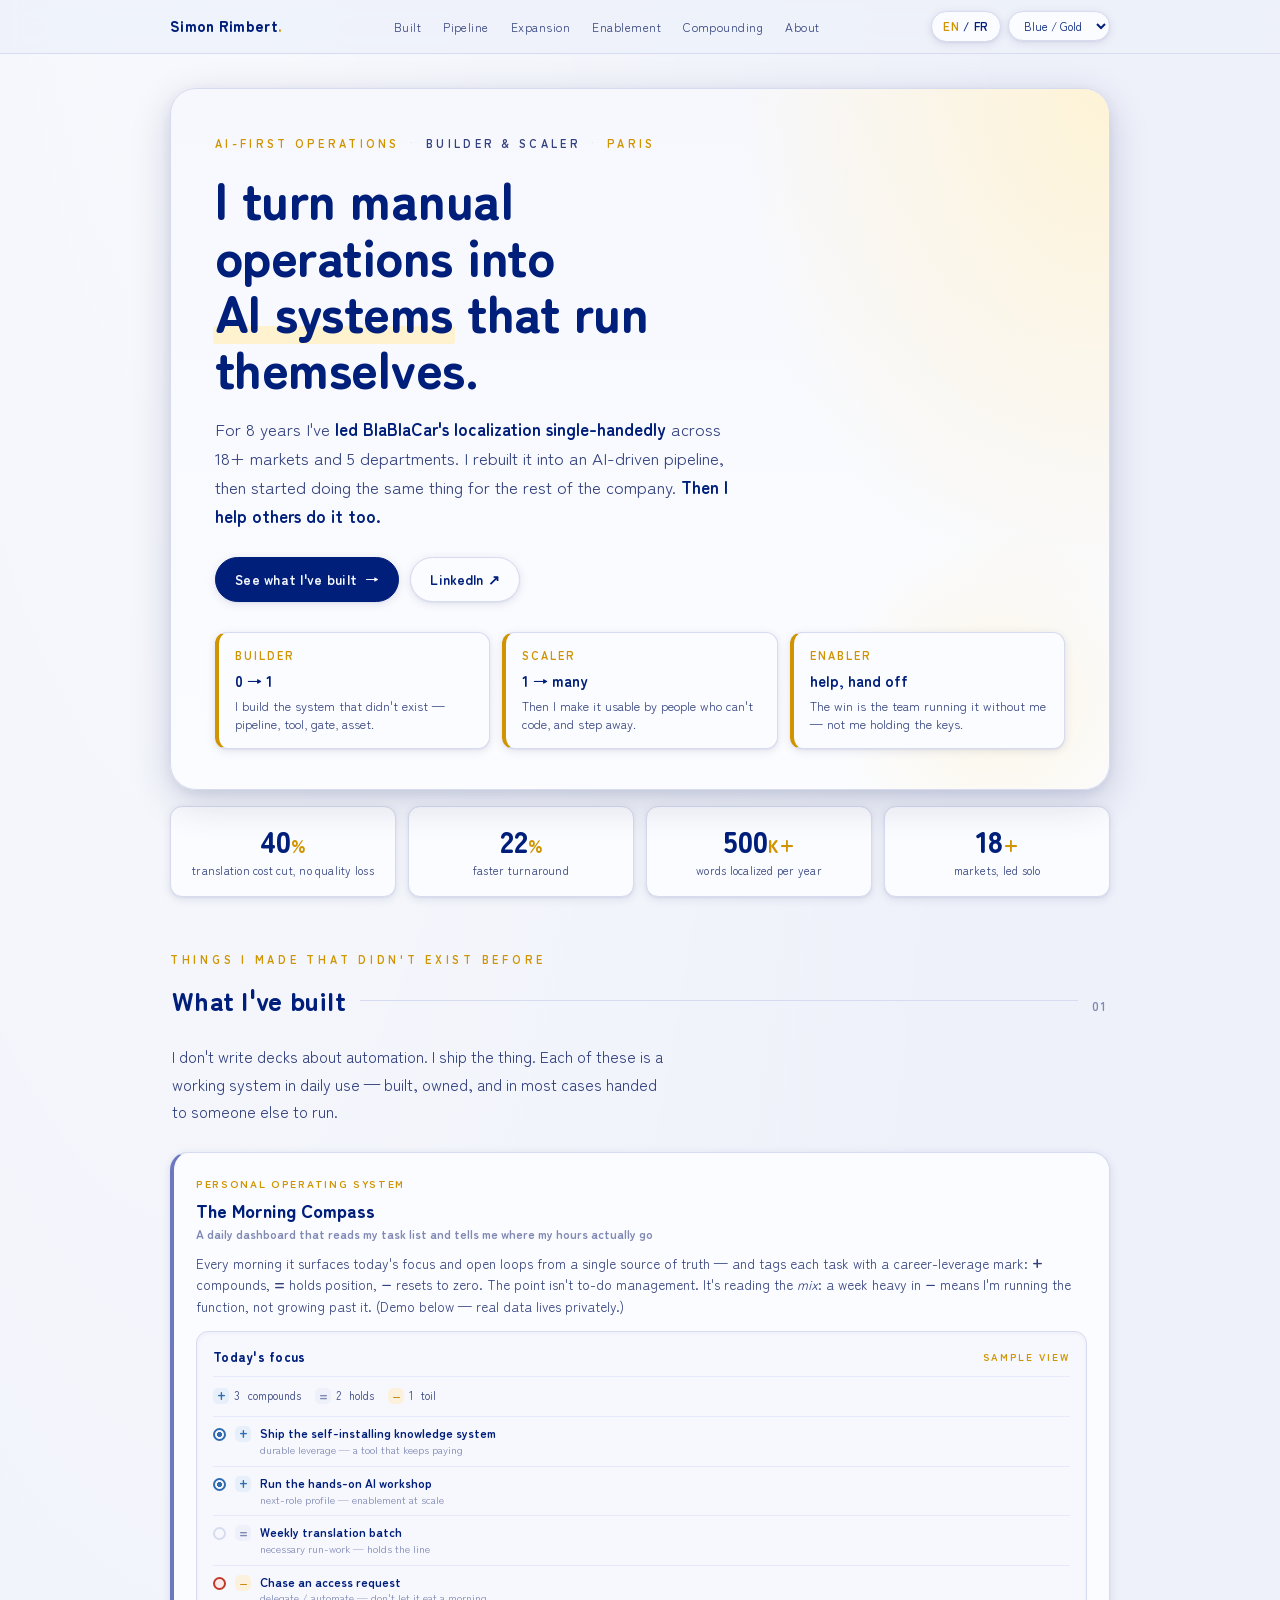
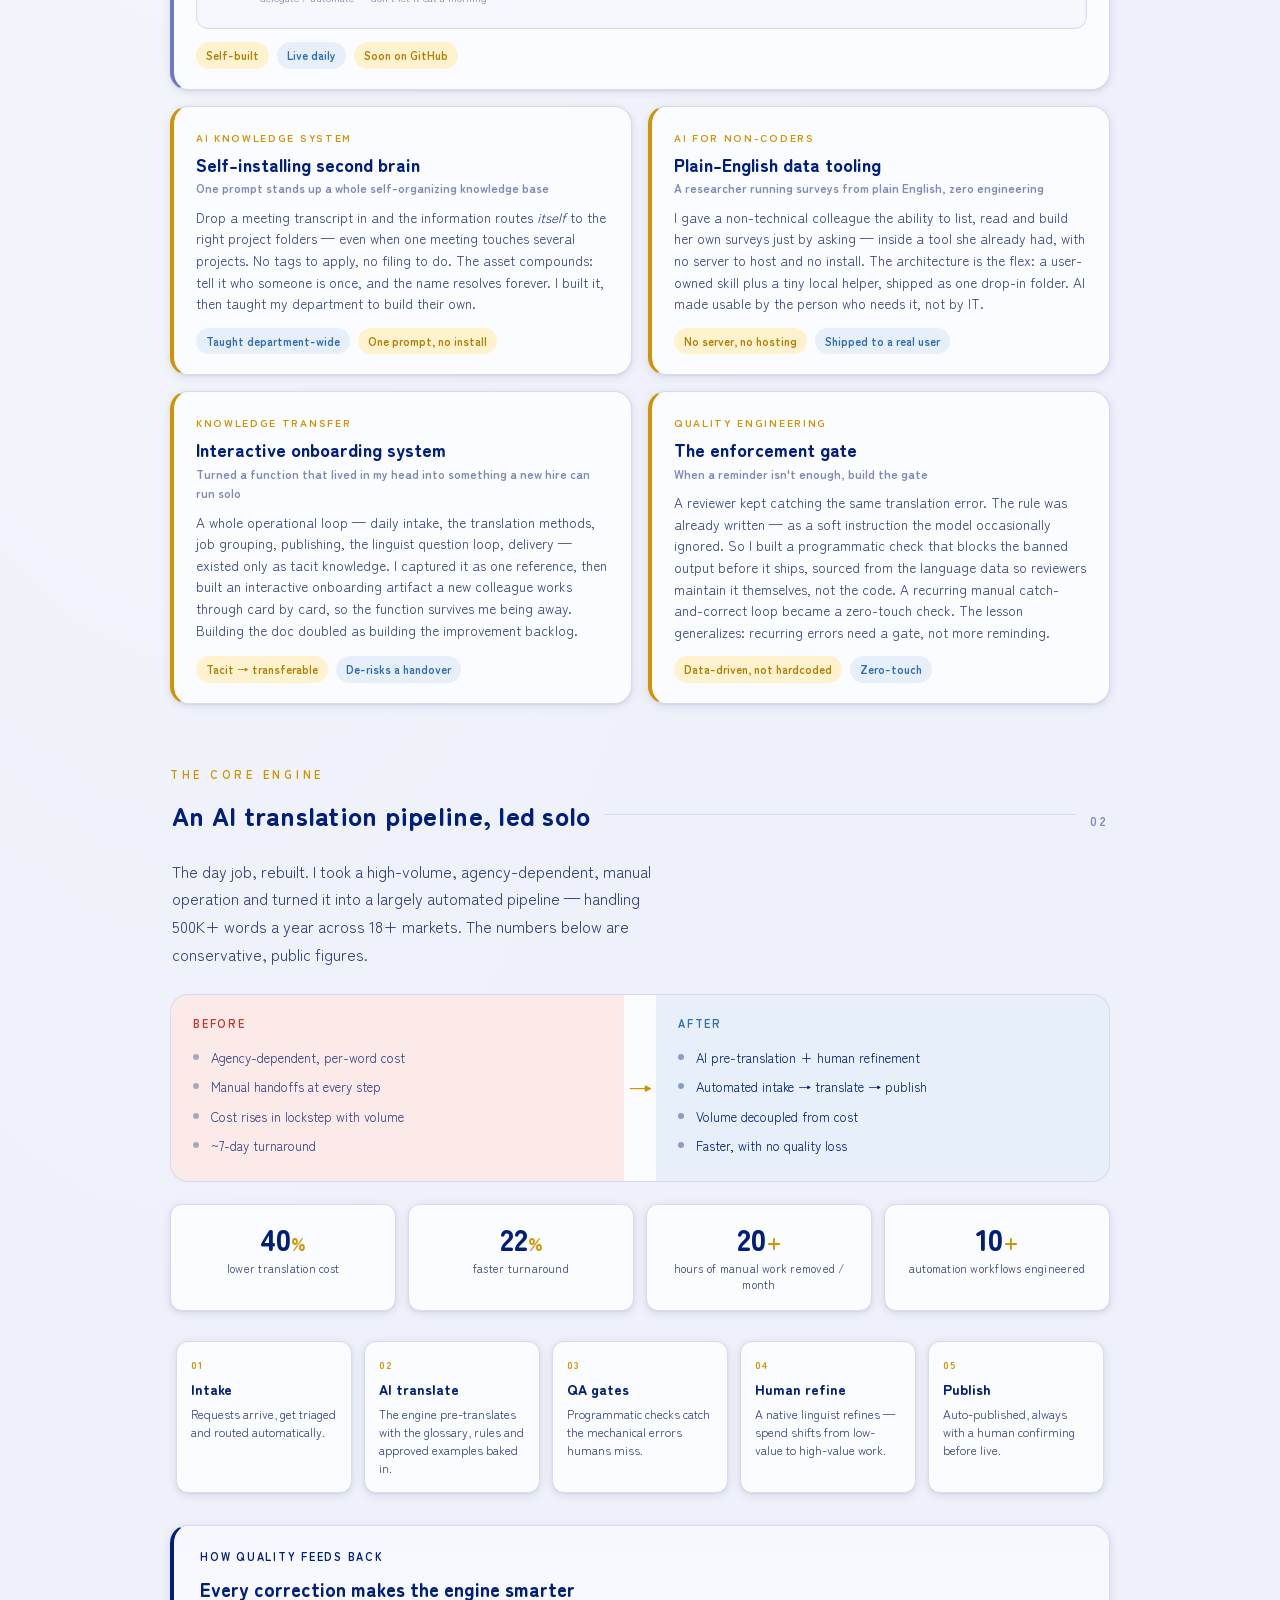
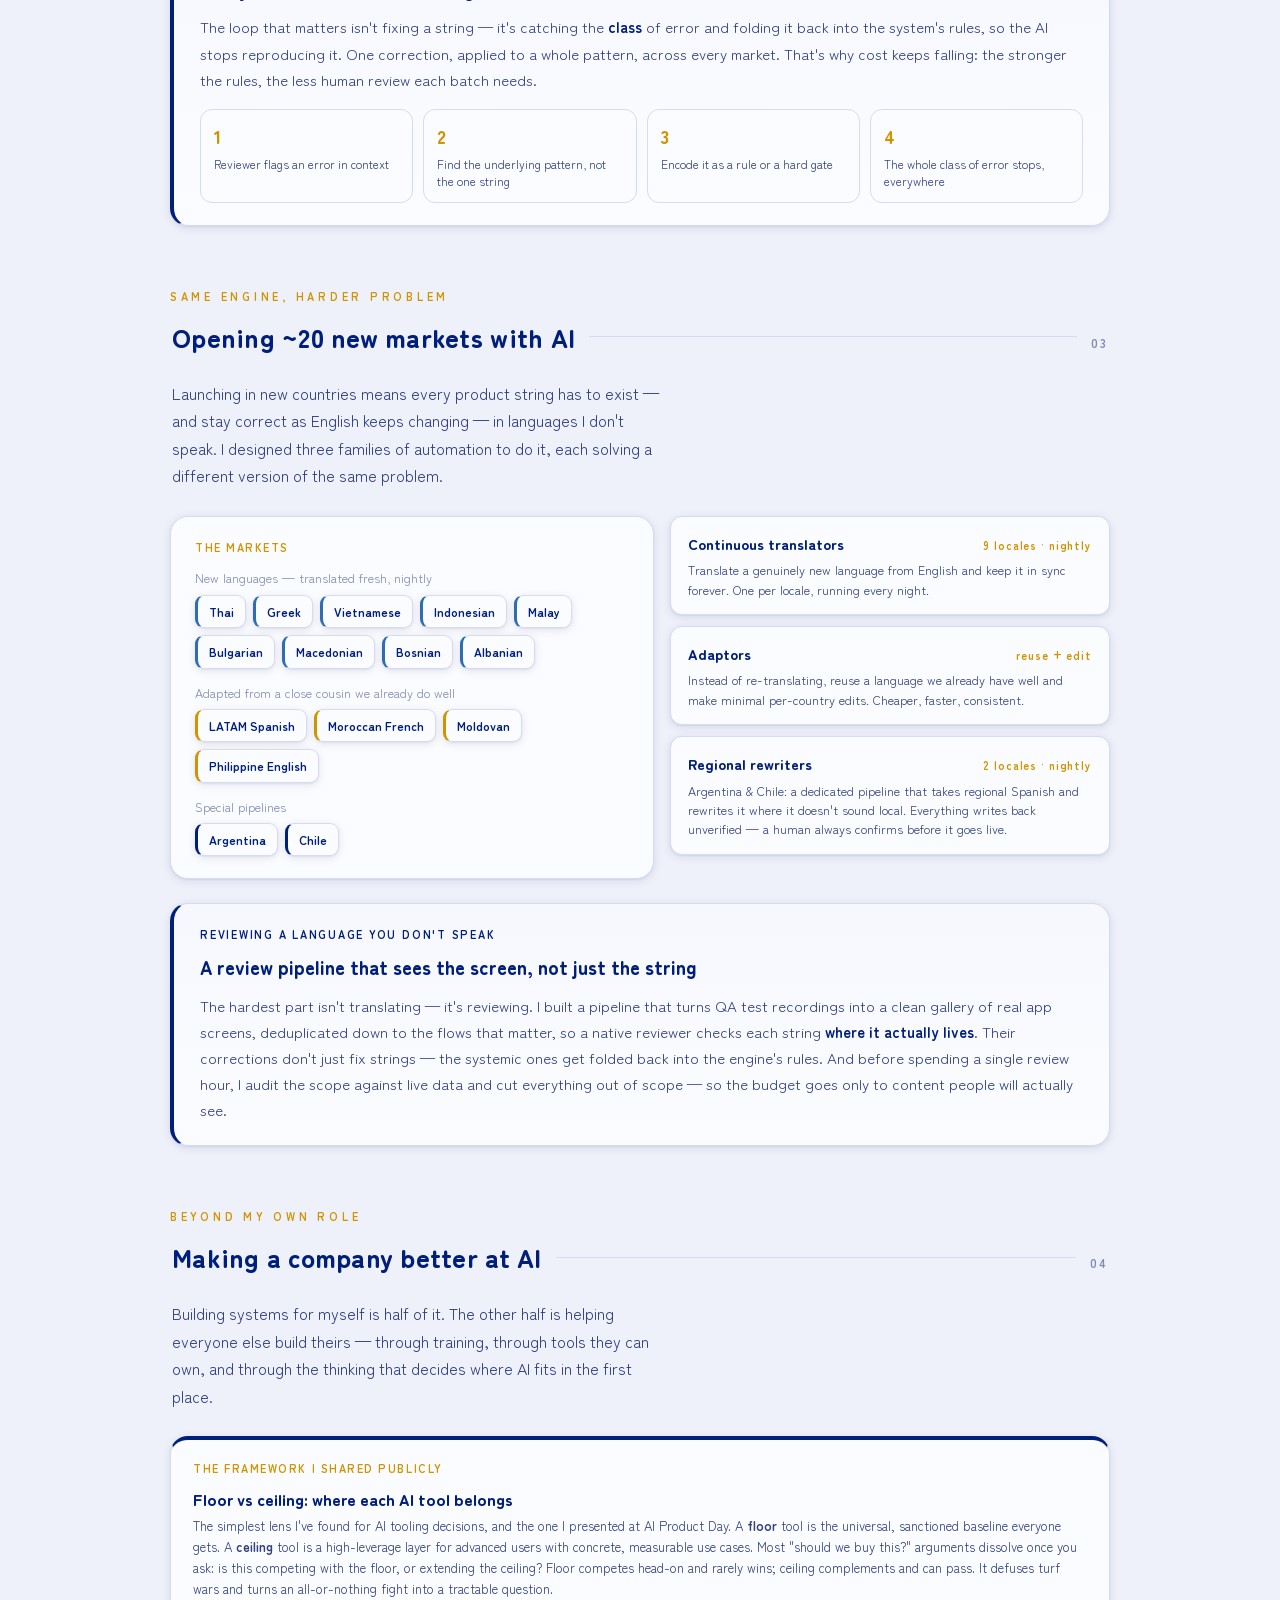
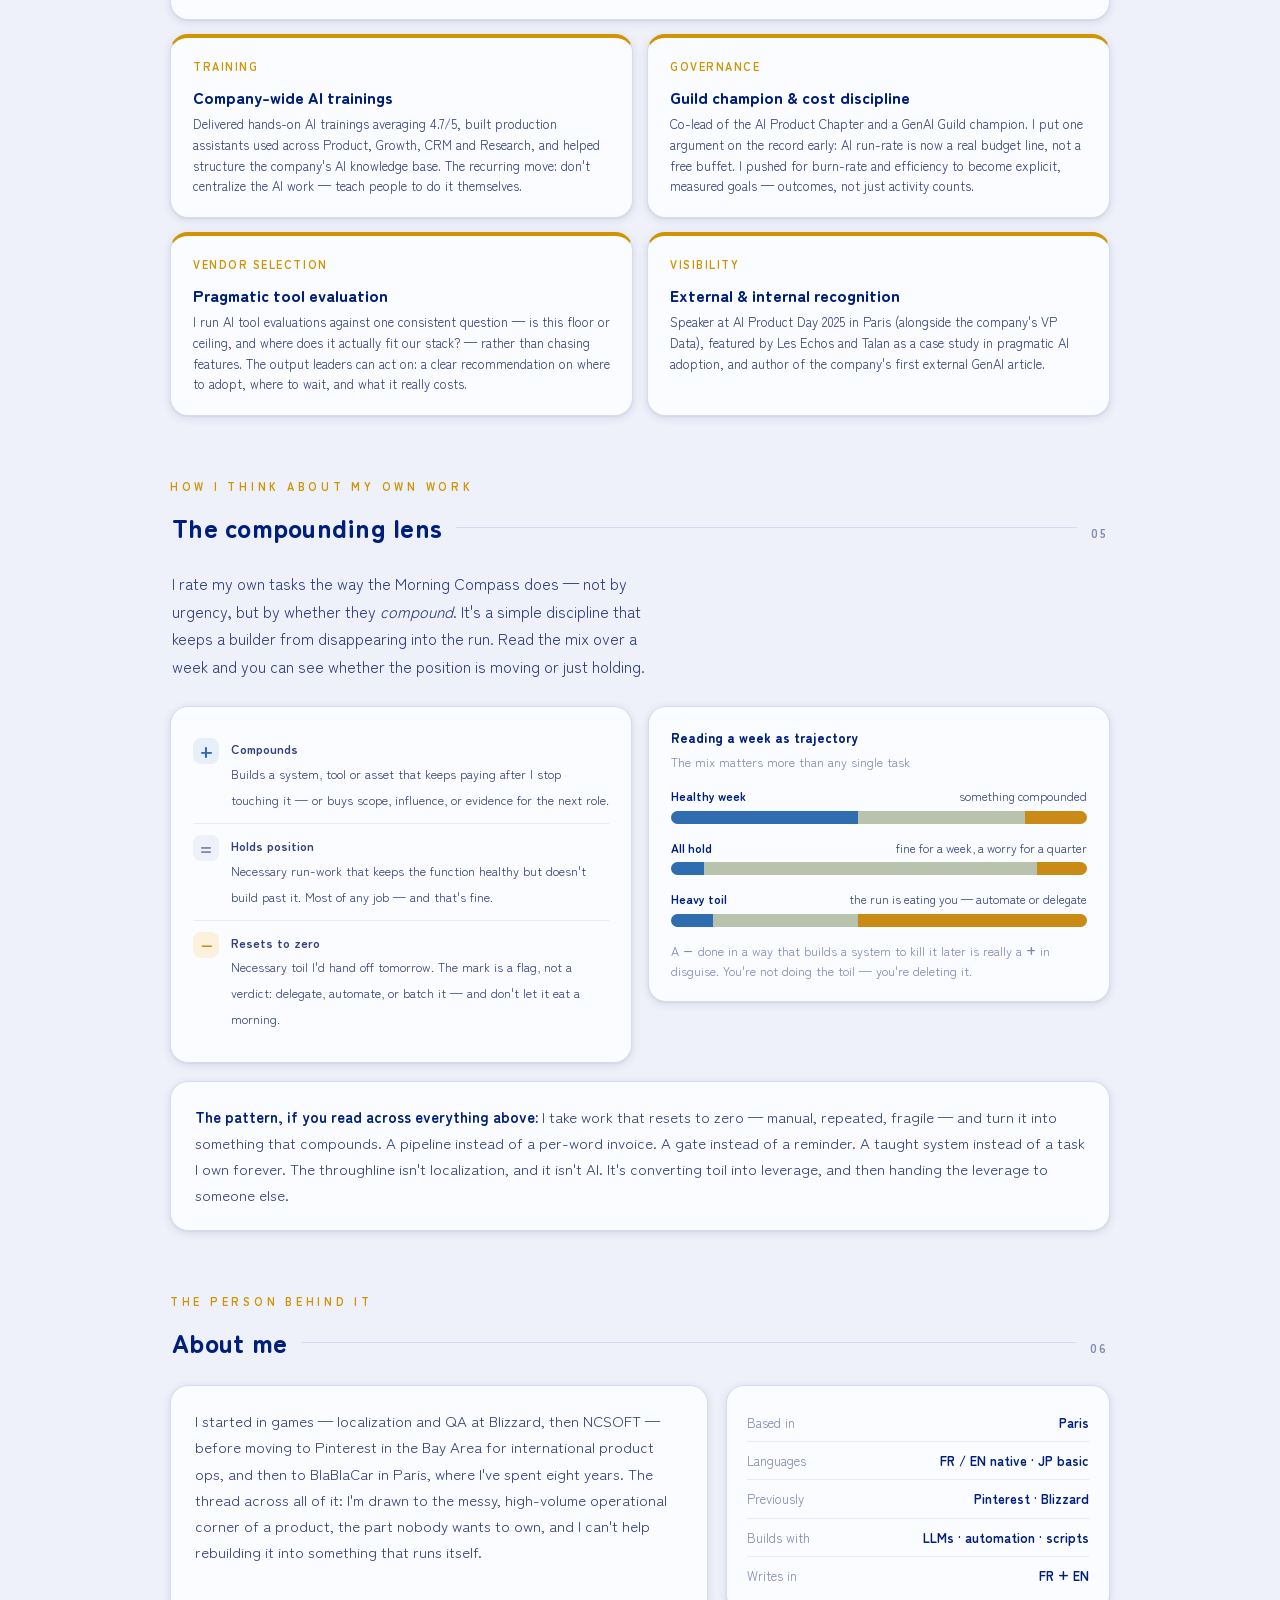
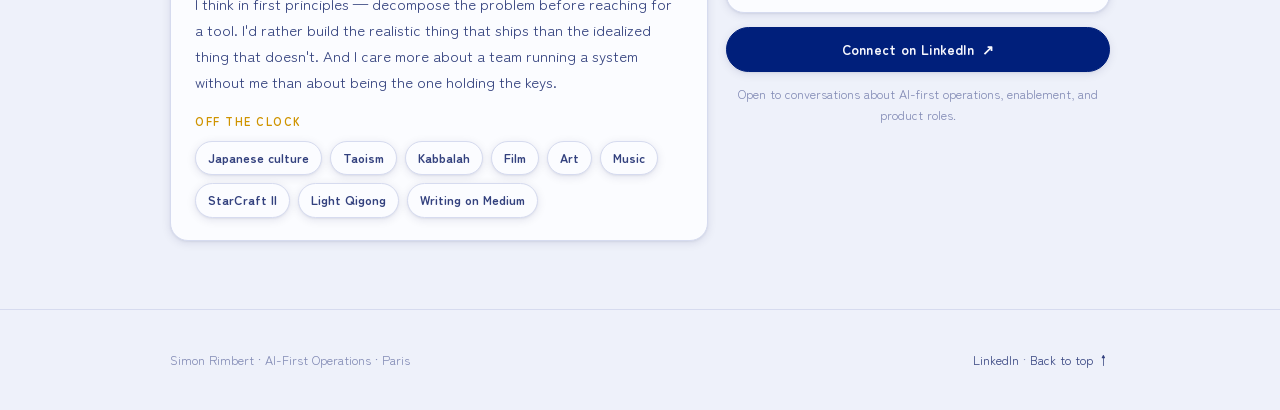
==== commit 93cdbff7: "Add files via upload" ====
--- a/index.html
+++ b/index.html
@@ -4,7 +4,21 @@
 <meta charset="UTF-8">
 <meta name="viewport" content="width=device-width, initial-scale=1.0">
 <title>Simon Rimbert — I build AI systems that replace manual work at scale</title>
-<meta name="description" content="Simon Rimbert. I take high-volume manual operations and turn them into lean, AI-powered systems. Then I help others do the same.">
+<meta name="description" content="Simon Rimbert — AI-first operations. I rebuild high-volume manual work into lean, AI-powered systems, then help others do the same. The artifacts, the pipeline, the thinking.">
+<!-- Open Graph (LinkedIn, Slack, Facebook) -->
+<meta property="og:type" content="website">
+<meta property="og:title" content="Simon Rimbert — I build AI systems that replace manual work at scale">
+<meta property="og:description" content="AI-first operations. I rebuild high-volume manual work into lean, AI-powered systems, then help others do the same. The artifacts, the pipeline, the thinking.">
+<meta property="og:image" content="https://turtleback217.github.io/og-image.png">
+<meta property="og:image:width" content="1200">
+<meta property="og:image:height" content="630">
+<meta property="og:url" content="https://turtleback217.github.io">
+<meta property="og:site_name" content="Simon Rimbert">
+<!-- Twitter / X -->
+<meta name="twitter:card" content="summary_large_image">
+<meta name="twitter:title" content="Simon Rimbert — I build AI systems that replace manual work at scale">
+<meta name="twitter:description" content="AI-first operations. I rebuild high-volume manual work into lean, AI-powered systems, then help others do the same.">
+<meta name="twitter:image" content="https://turtleback217.github.io/og-image.png">
 <link rel="preconnect" href="https://fonts.googleapis.com">
 <link rel="preconnect" href="https://fonts.gstatic.com" crossorigin>
 <link href="https://fonts.googleapis.com/css2?family=Zen+Maru+Gothic:wght@400;500;700;900&family=Noto+Sans+JP:wght@400;500;600;700&display=swap" rel="stylesheet">
@@ -318,8 +332,8 @@
         </h1>
 
         <p class="sub">
-          <span class="lang-en">For 8 years I've run BlaBlaCar's localization as a <b>one-person function</b> across 18+ markets and 5 departments. I rebuilt it into an AI-driven pipeline, then started doing the same thing for the rest of the company. <b>Then I help others do it too.</b></span>
-          <span class="lang-fr">Depuis 8 ans je fais tourner la localisation de BlaBlaCar en <b>fonction d'une seule personne</b>, sur 18+ marchés et 5 départements. Je l'ai reconstruite en pipeline piloté par l'IA, puis j'ai commencé à faire pareil pour le reste de l'entreprise. <b>Et j'aide les autres à le faire aussi.</b></span>
+          <span class="lang-en">For 8 years I've <b>led BlaBlaCar's localization single-handedly</b> across 18+ markets and 5 departments. I rebuilt it into an AI-driven pipeline, then started doing the same thing for the rest of the company. <b>Then I help others do it too.</b></span>
+          <span class="lang-fr">Depuis 8 ans je <b>pilote seul la localisation de BlaBlaCar</b>, sur 18+ marchés et 5 départements. Je l'ai reconstruite en pipeline piloté par l'IA, puis j'ai commencé à faire pareil pour le reste de l'entreprise. <b>Et j'aide les autres à le faire aussi.</b></span>
         </p>
 
         <div class="hero-cta">
@@ -339,7 +353,7 @@
             <div class="d"><span class="lang-en">Then I make it usable by people who can't code, and step away.</span><span class="lang-fr">Puis je le rends utilisable par des non-codeurs, et je m'efface.</span></div>
           </div>
           <div class="t">
-            <div class="k"><span class="lang-en">Selfless</span><span class="lang-fr">Au service</span></div>
+            <div class="k"><span class="lang-en">Enabler</span><span class="lang-fr">Catalyseur</span></div>
             <div class="v"><span class="lang-en">help, hand off</span><span class="lang-fr">aider, transmettre</span></div>
             <div class="d"><span class="lang-en">The win is the team running it without me — not me holding the keys.</span><span class="lang-fr">La réussite, c'est l'équipe qui tourne sans moi — pas moi qui garde les clés.</span></div>
           </div>
@@ -352,7 +366,7 @@
       <div class="s"><div class="n" data-count="40" data-suffix="%">0<span class="u">%</span></div><div class="l"><span class="lang-en">translation cost cut, no quality loss</span><span class="lang-fr">coûts de traduction réduits, sans perte de qualité</span></div></div>
       <div class="s"><div class="n" data-count="22" data-suffix="%">0<span class="u">%</span></div><div class="l"><span class="lang-en">faster turnaround</span><span class="lang-fr">délais raccourcis</span></div></div>
       <div class="s"><div class="n" data-count="500" data-suffix="K+">0<span class="u">K+</span></div><div class="l"><span class="lang-en">words localized per year</span><span class="lang-fr">mots localisés par an</span></div></div>
-      <div class="s"><div class="n" data-count="18" data-suffix="+">0<span class="u">+</span></div><div class="l"><span class="lang-en">markets, run solo</span><span class="lang-fr">marchés, gérés en solo</span></div></div>
+      <div class="s"><div class="n" data-count="18" data-suffix="+">0<span class="u">+</span></div><div class="l"><span class="lang-en">markets, led solo</span><span class="lang-fr">marchés, pilotés en solo</span></div></div>
     </div>
   </div>
 </header>
@@ -436,8 +450,8 @@
 <section id="pipeline">
   <div class="wrap">
     <div class="eyebrow reveal"><span class="lang-en">The core engine</span><span class="lang-fr">Le moteur central</span></div>
-    <div class="zone-head reveal"><h2><span class="lang-en">An AI translation pipeline, run solo</span><span class="lang-fr">Un pipeline de traduction IA, géré en solo</span></h2><span class="rule"></span><span class="idx">02</span></div>
-    <p class="lead reveal"><span class="lang-en">The day job, rebuilt. I took a high-volume, agency-dependent, manual operation and turned it into a largely automated pipeline — handling 500K+ words a year across 18+ markets, as one person. The numbers below are conservative, public figures.</span><span class="lang-fr">Le métier, reconstruit. J'ai pris une opération manuelle à fort volume, dépendante d'agences, et l'ai transformée en pipeline largement automatisé — 500K+ mots par an sur 18+ marchés, à une seule personne. Les chiffres ci-dessous sont prudents et publics.</span></p>
+    <div class="zone-head reveal"><h2><span class="lang-en">An AI translation pipeline, led solo</span><span class="lang-fr">Un pipeline de traduction IA, piloté en solo</span></h2><span class="rule"></span><span class="idx">02</span></div>
+    <p class="lead reveal"><span class="lang-en">The day job, rebuilt. I took a high-volume, agency-dependent, manual operation and turned it into a largely automated pipeline — handling 500K+ words a year across 18+ markets. The numbers below are conservative, public figures.</span><span class="lang-fr">Le métier, reconstruit. J'ai pris une opération manuelle à fort volume, dépendante d'agences, et l'ai transformée en pipeline largement automatisé — 500K+ mots par an sur 18+ marchés. Les chiffres ci-dessous sont prudents et publics.</span></p>
 
     <div class="split reveal">
       <div class="side before">
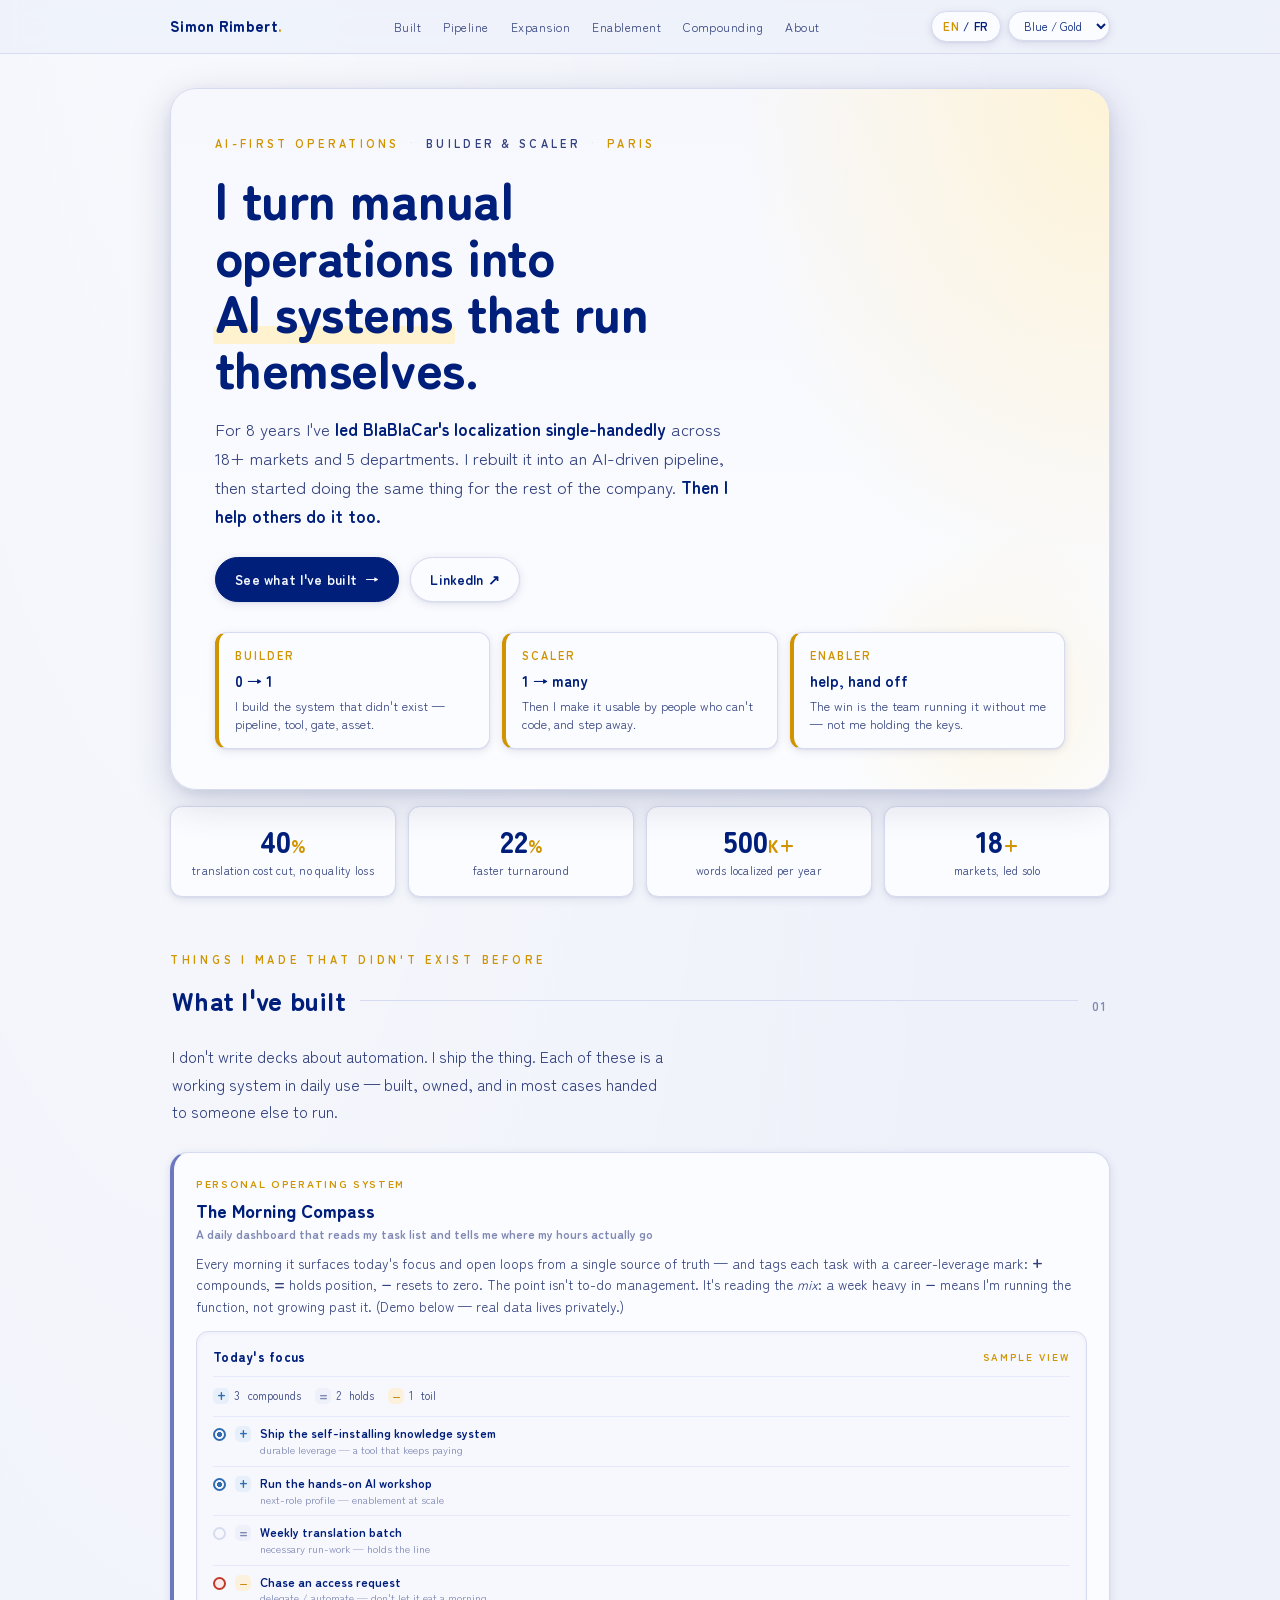
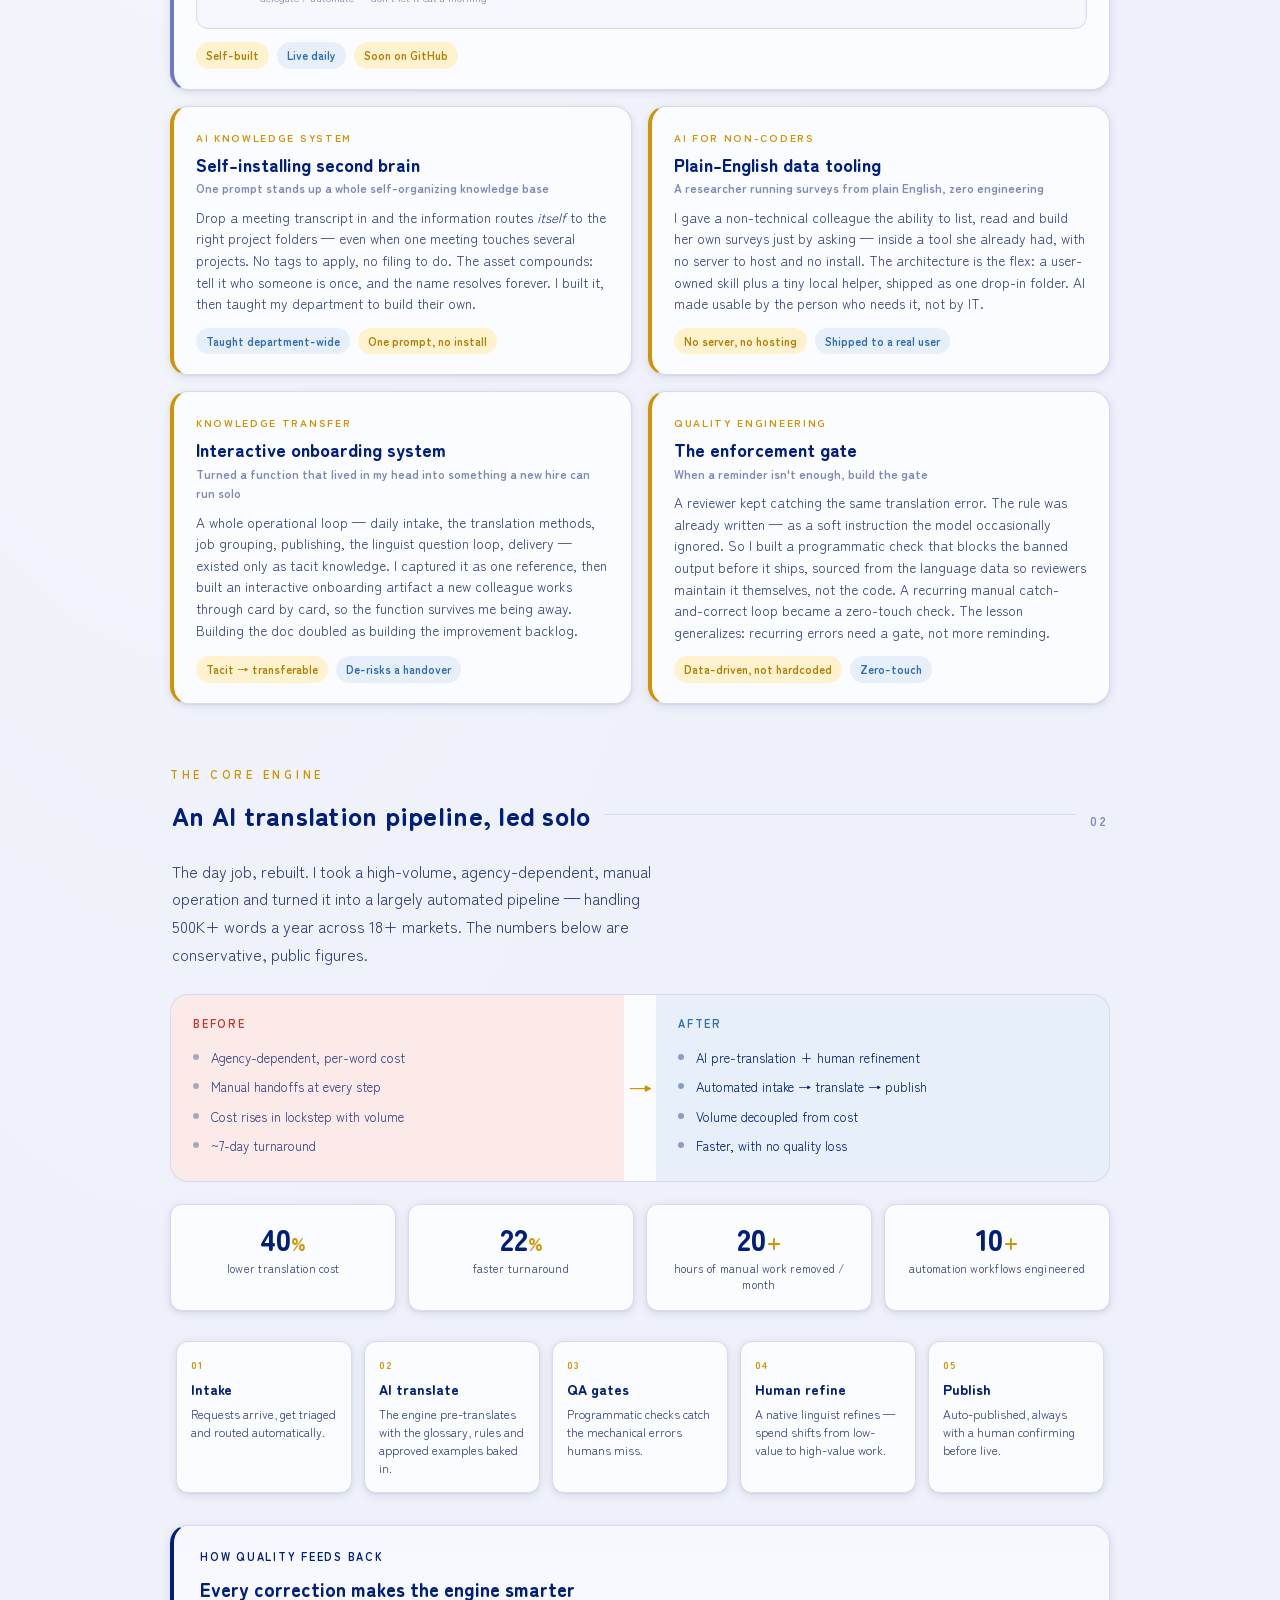
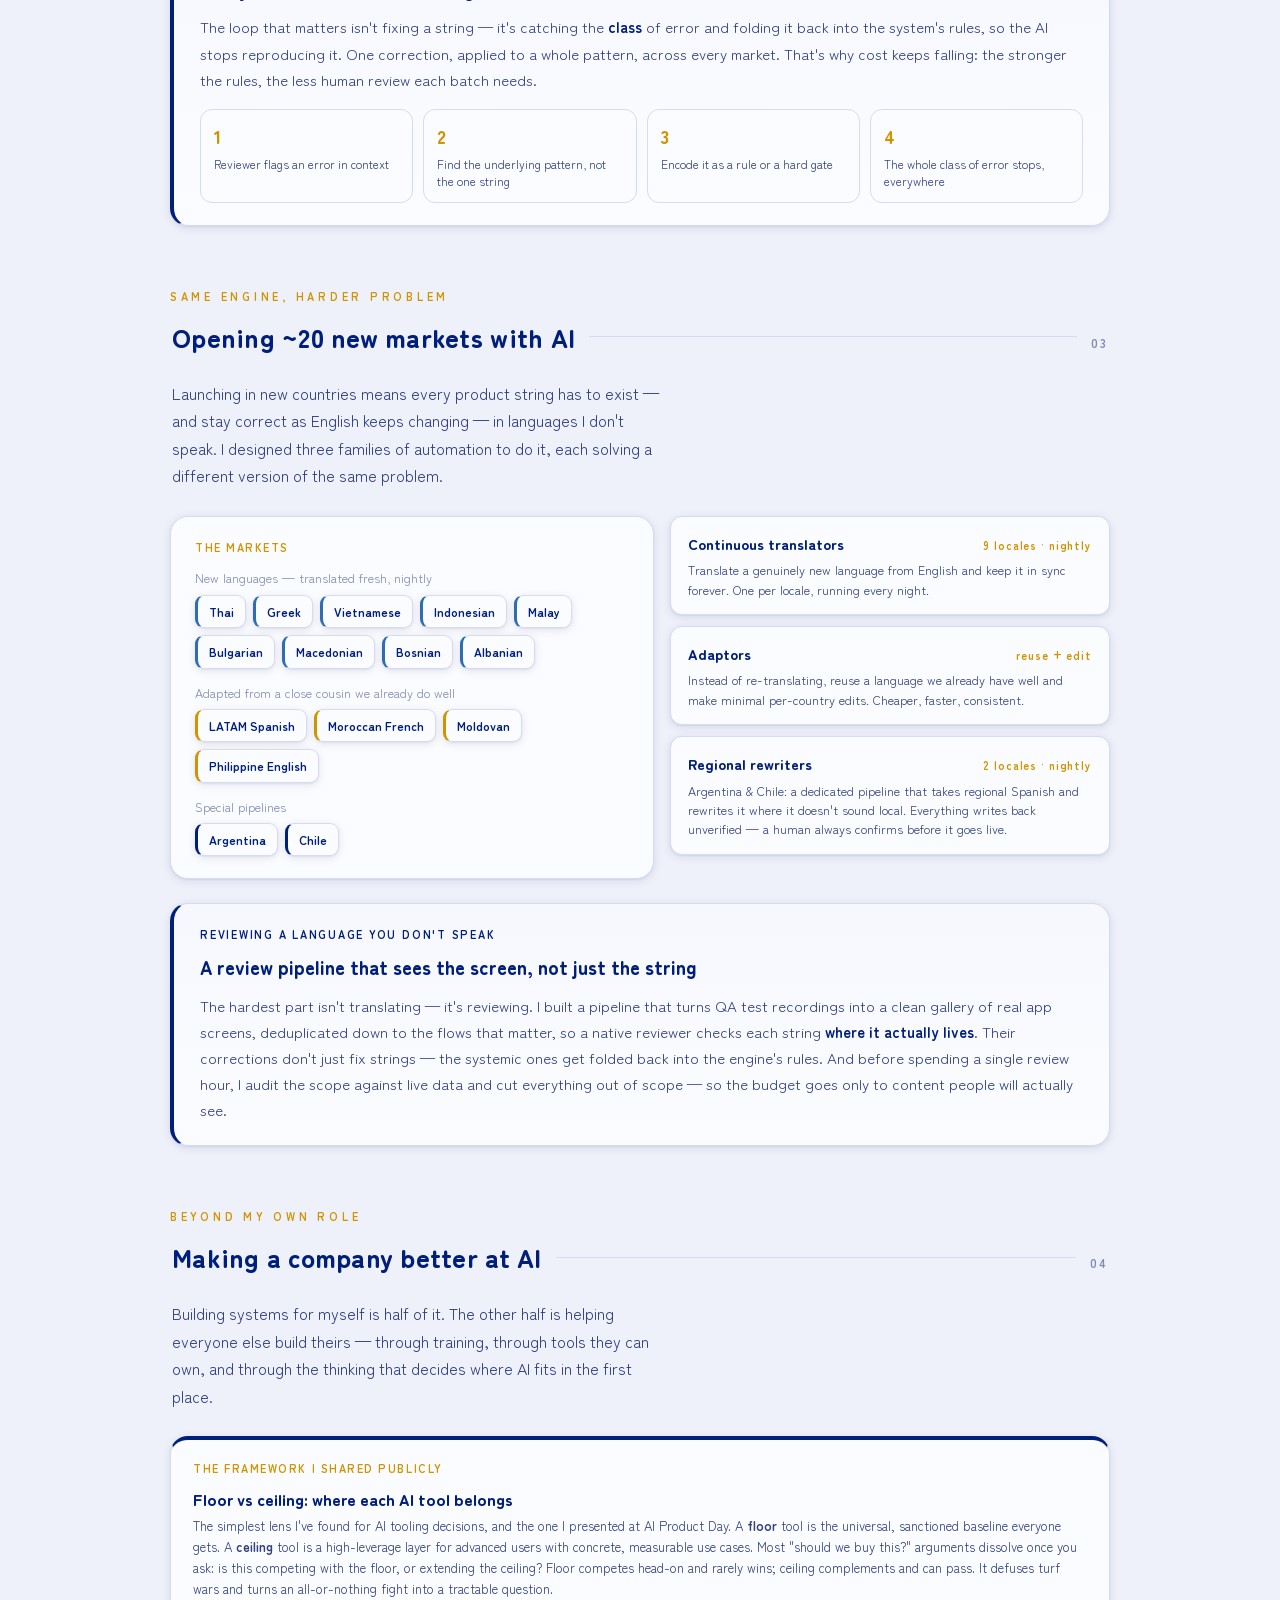
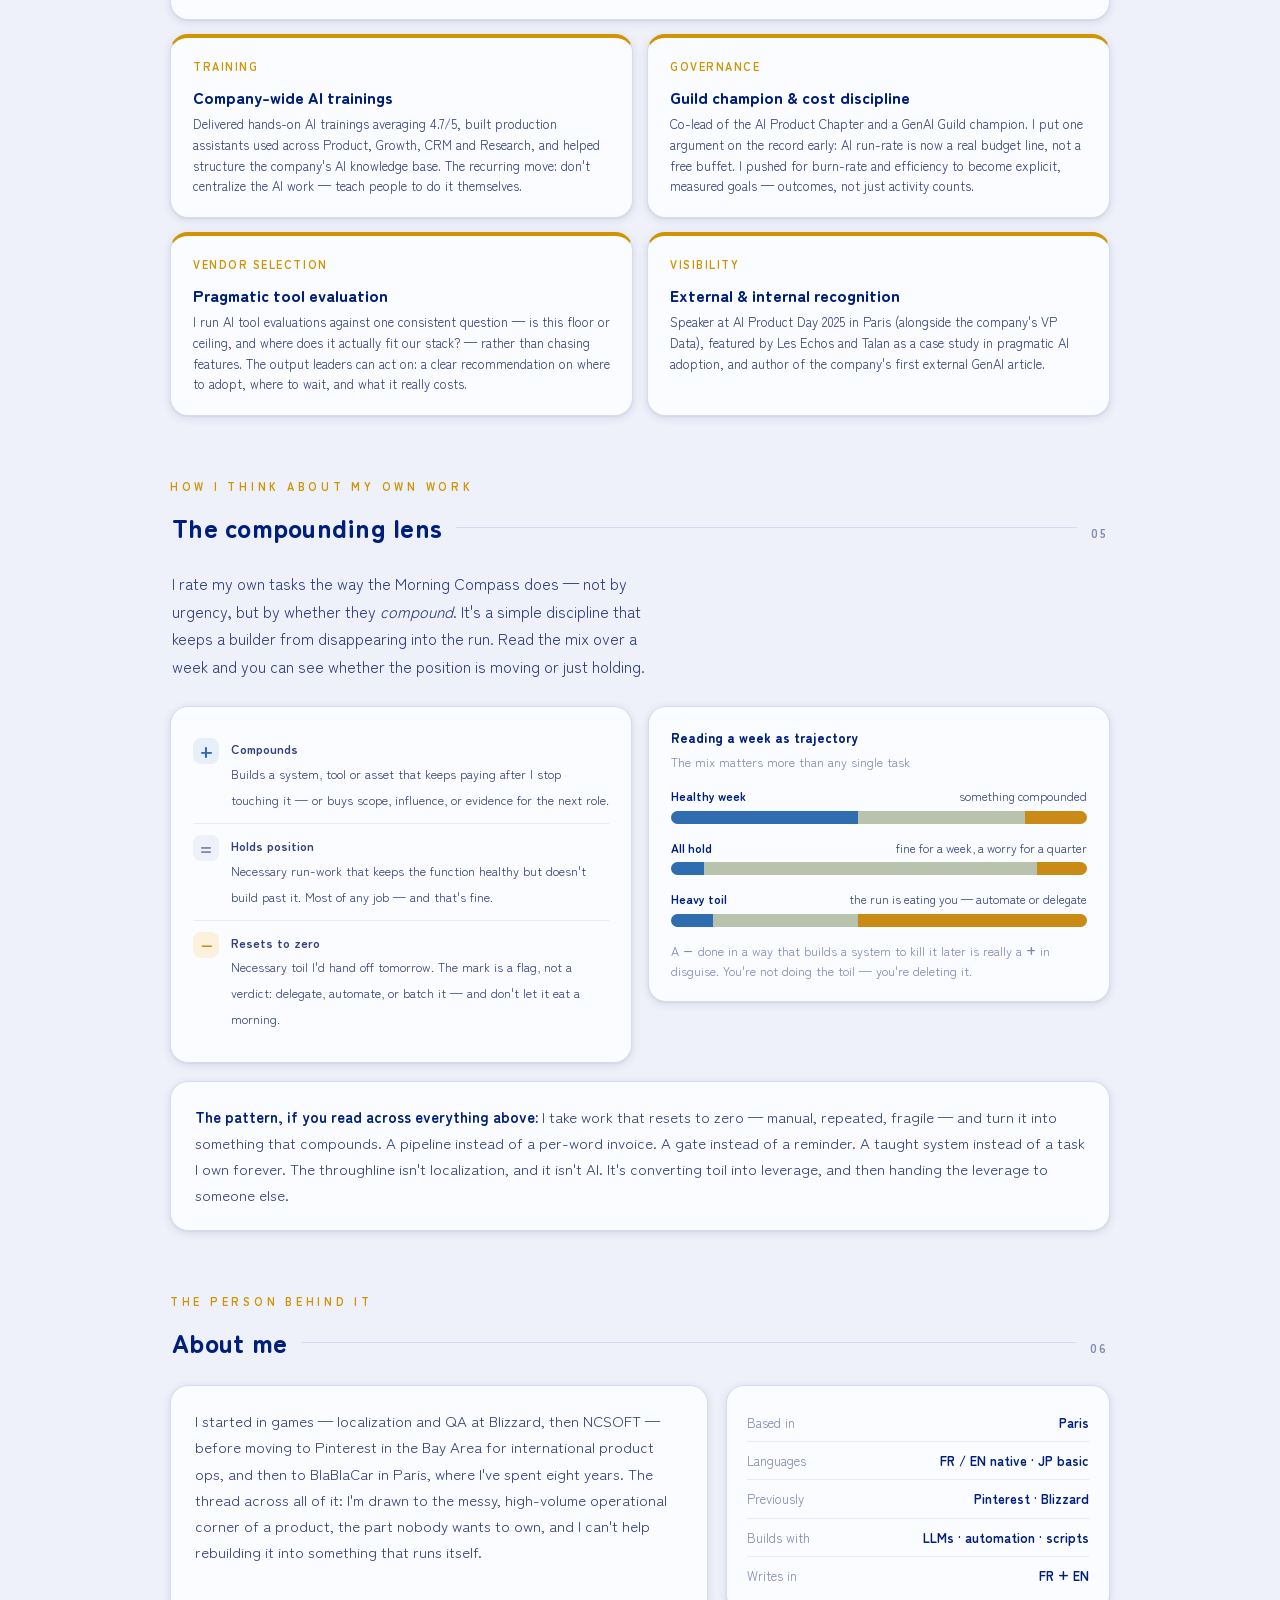
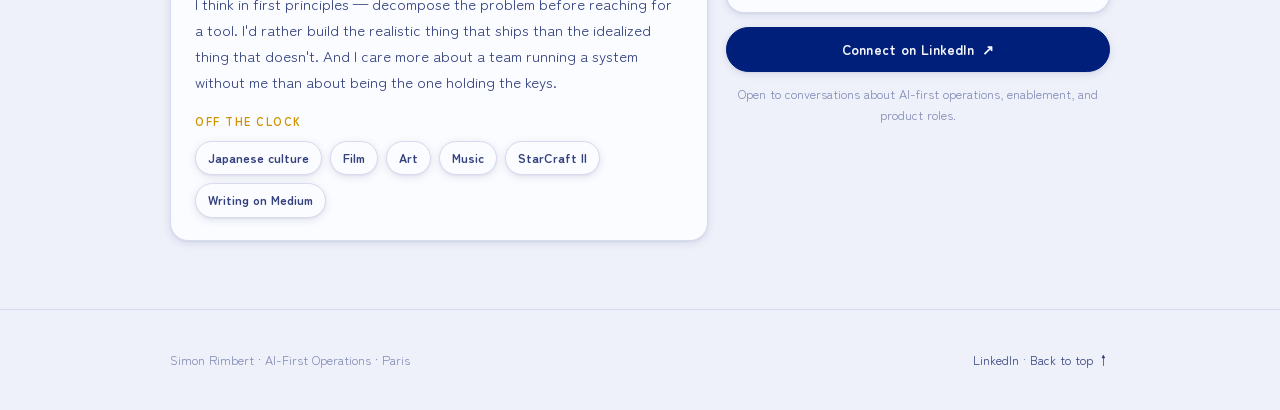
==== commit 16c5fdf7: "Add files via upload" ====
--- a/index.html
+++ b/index.html
@@ -646,13 +646,10 @@
           <div class="ek" style="font-size:11px;letter-spacing:.14em;text-transform:uppercase;color:var(--gold);font-weight:700;margin-bottom:4px"><span class="lang-en">Off the clock</span><span class="lang-fr">En dehors du travail</span></div>
           <div class="intlist">
             <span class="int"><span class="lang-en">Japanese culture</span><span class="lang-fr">Culture japonaise</span></span>
-            <span class="int">Taoism</span>
-            <span class="int">Kabbalah</span>
             <span class="int"><span class="lang-en">Film</span><span class="lang-fr">Cinéma</span></span>
             <span class="int">Art</span>
             <span class="int"><span class="lang-en">Music</span><span class="lang-fr">Musique</span></span>
             <span class="int">StarCraft II</span>
-            <span class="int">Light Qigong</span>
             <span class="int"><span class="lang-en">Writing on Medium</span><span class="lang-fr">Écriture sur Medium</span></span>
           </div>
         </div>
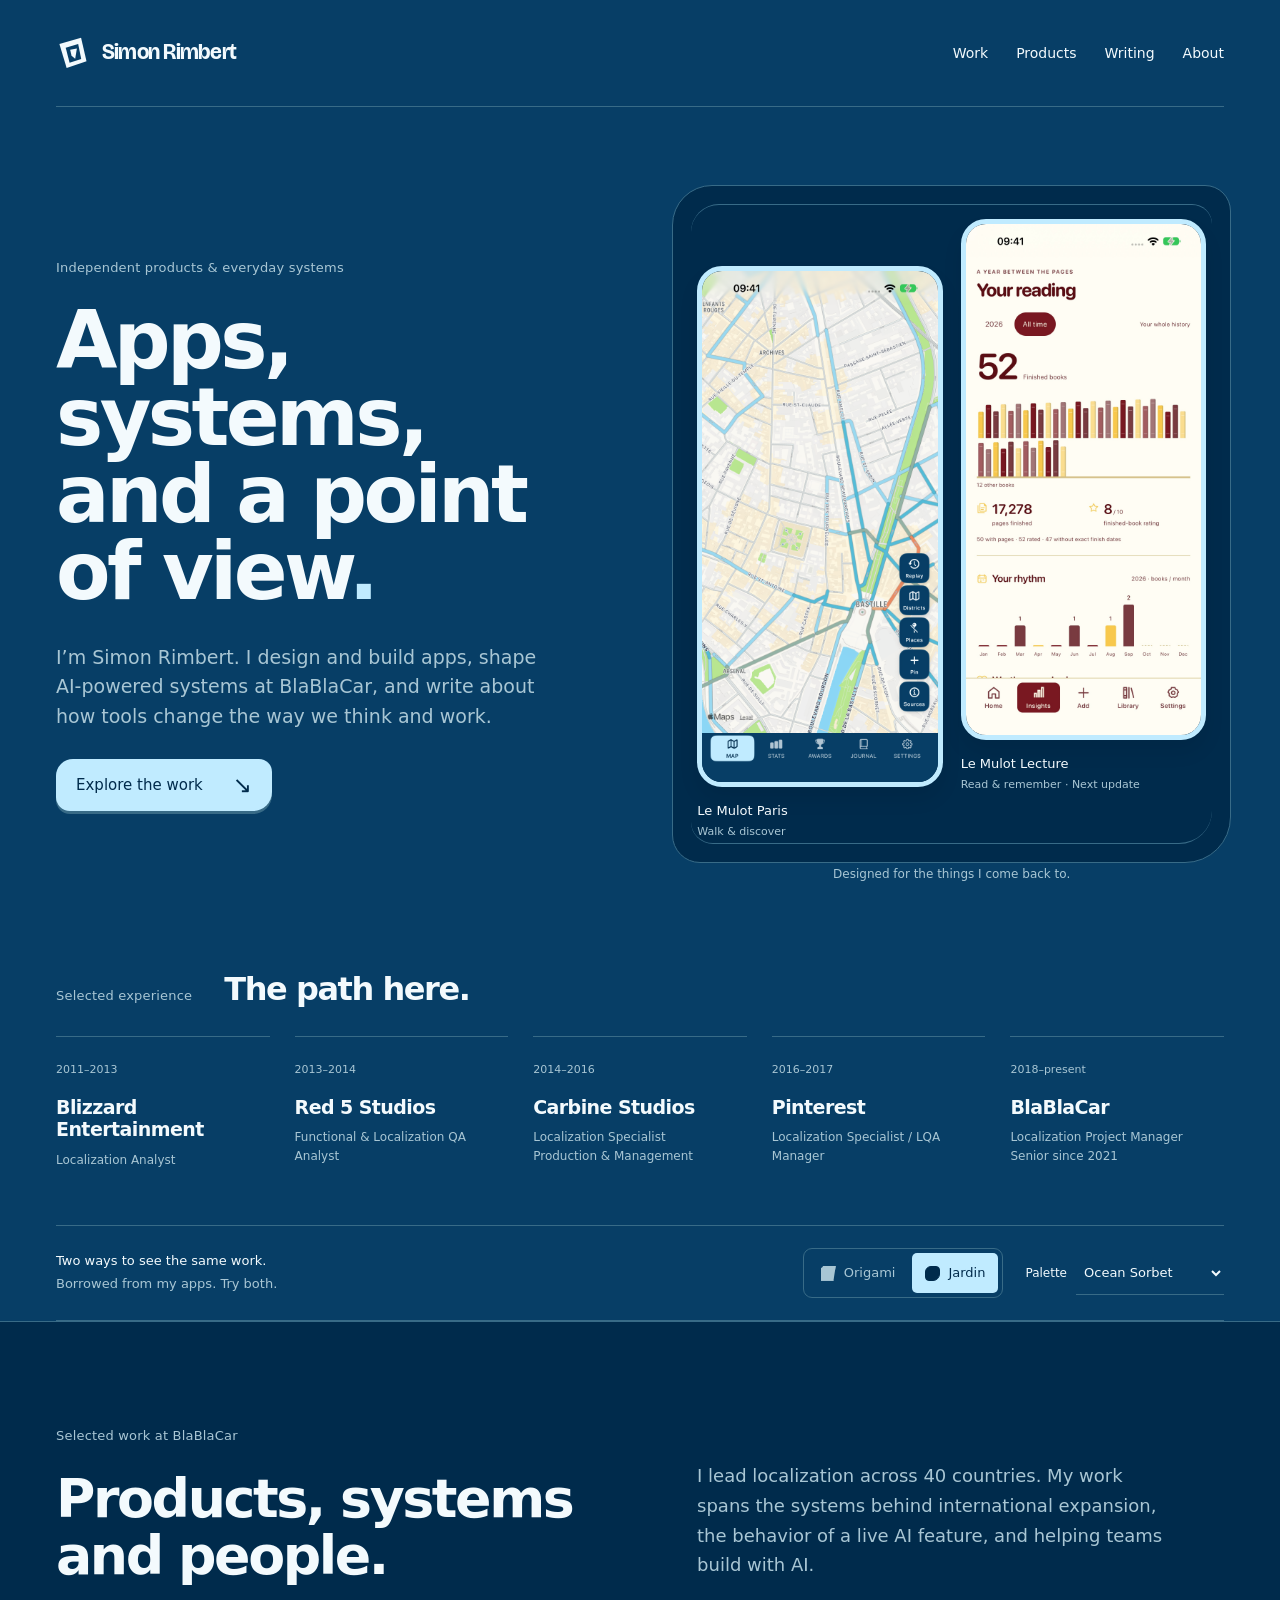
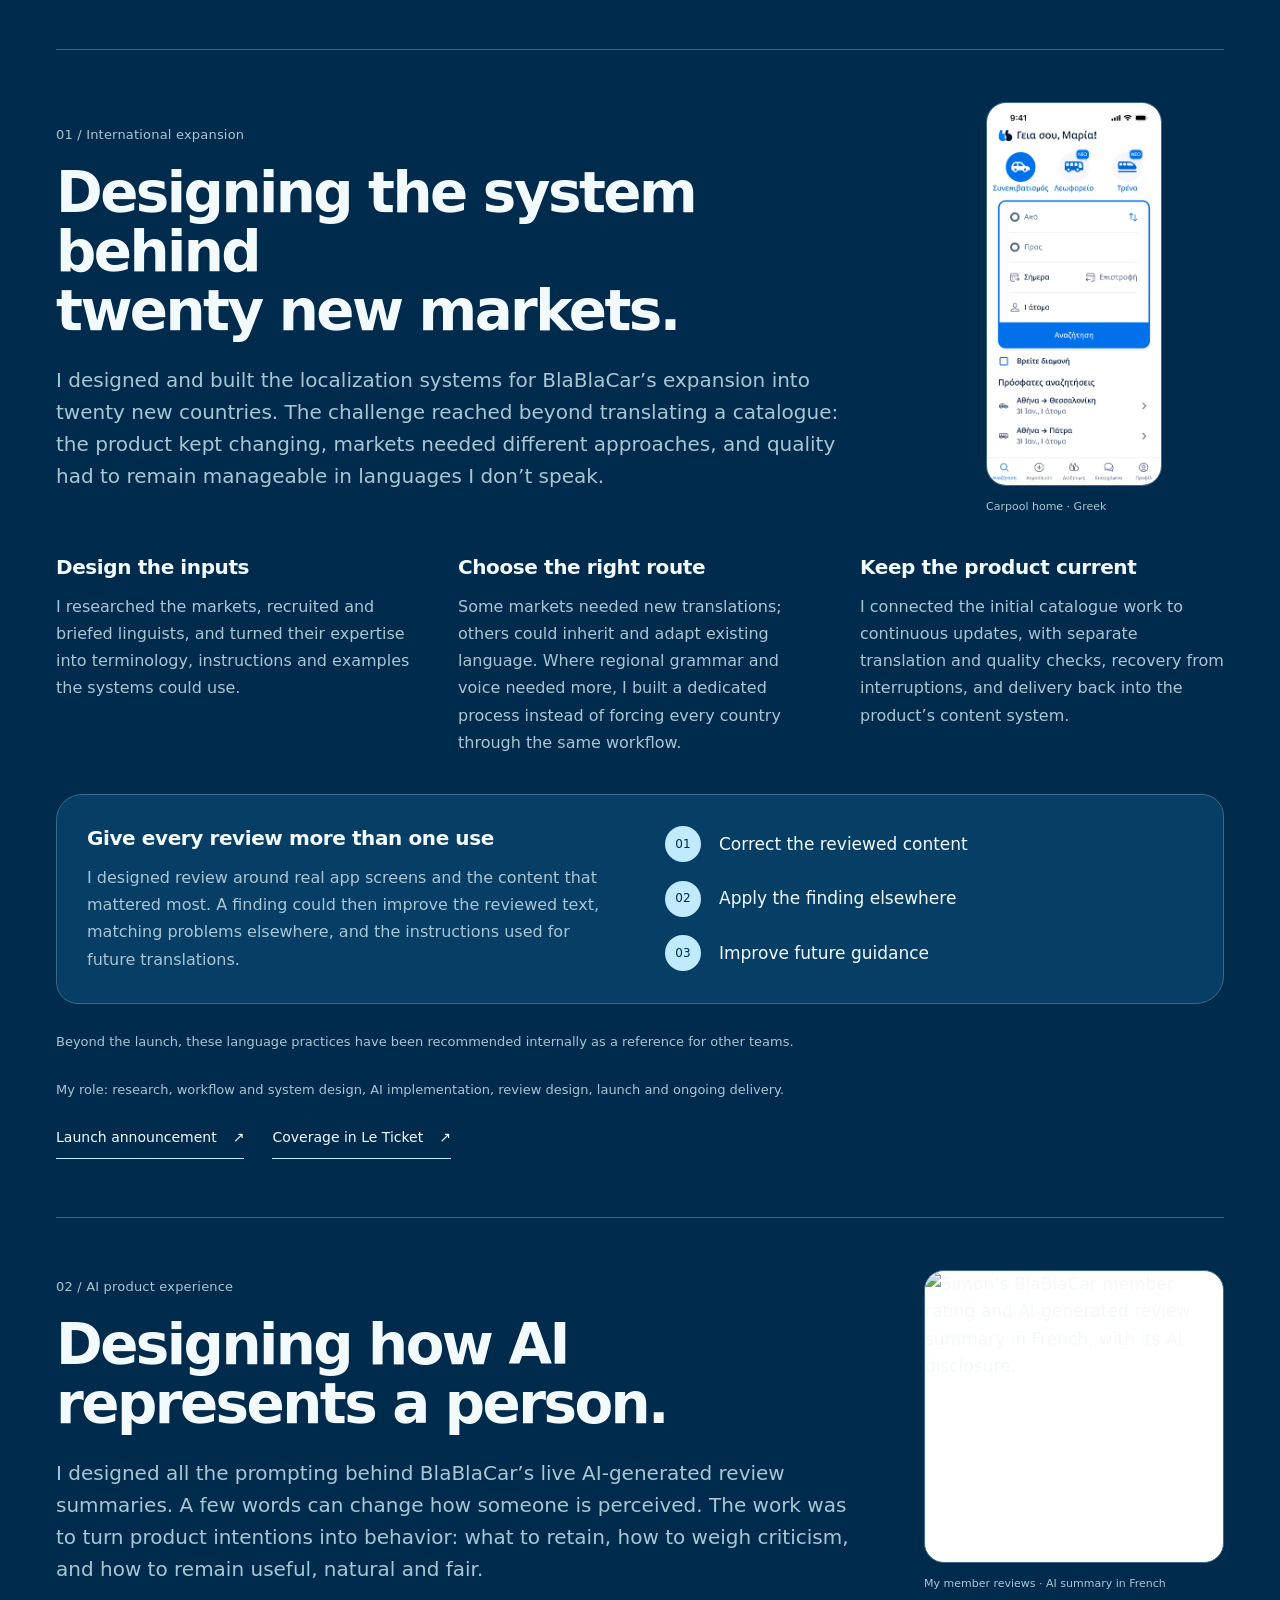
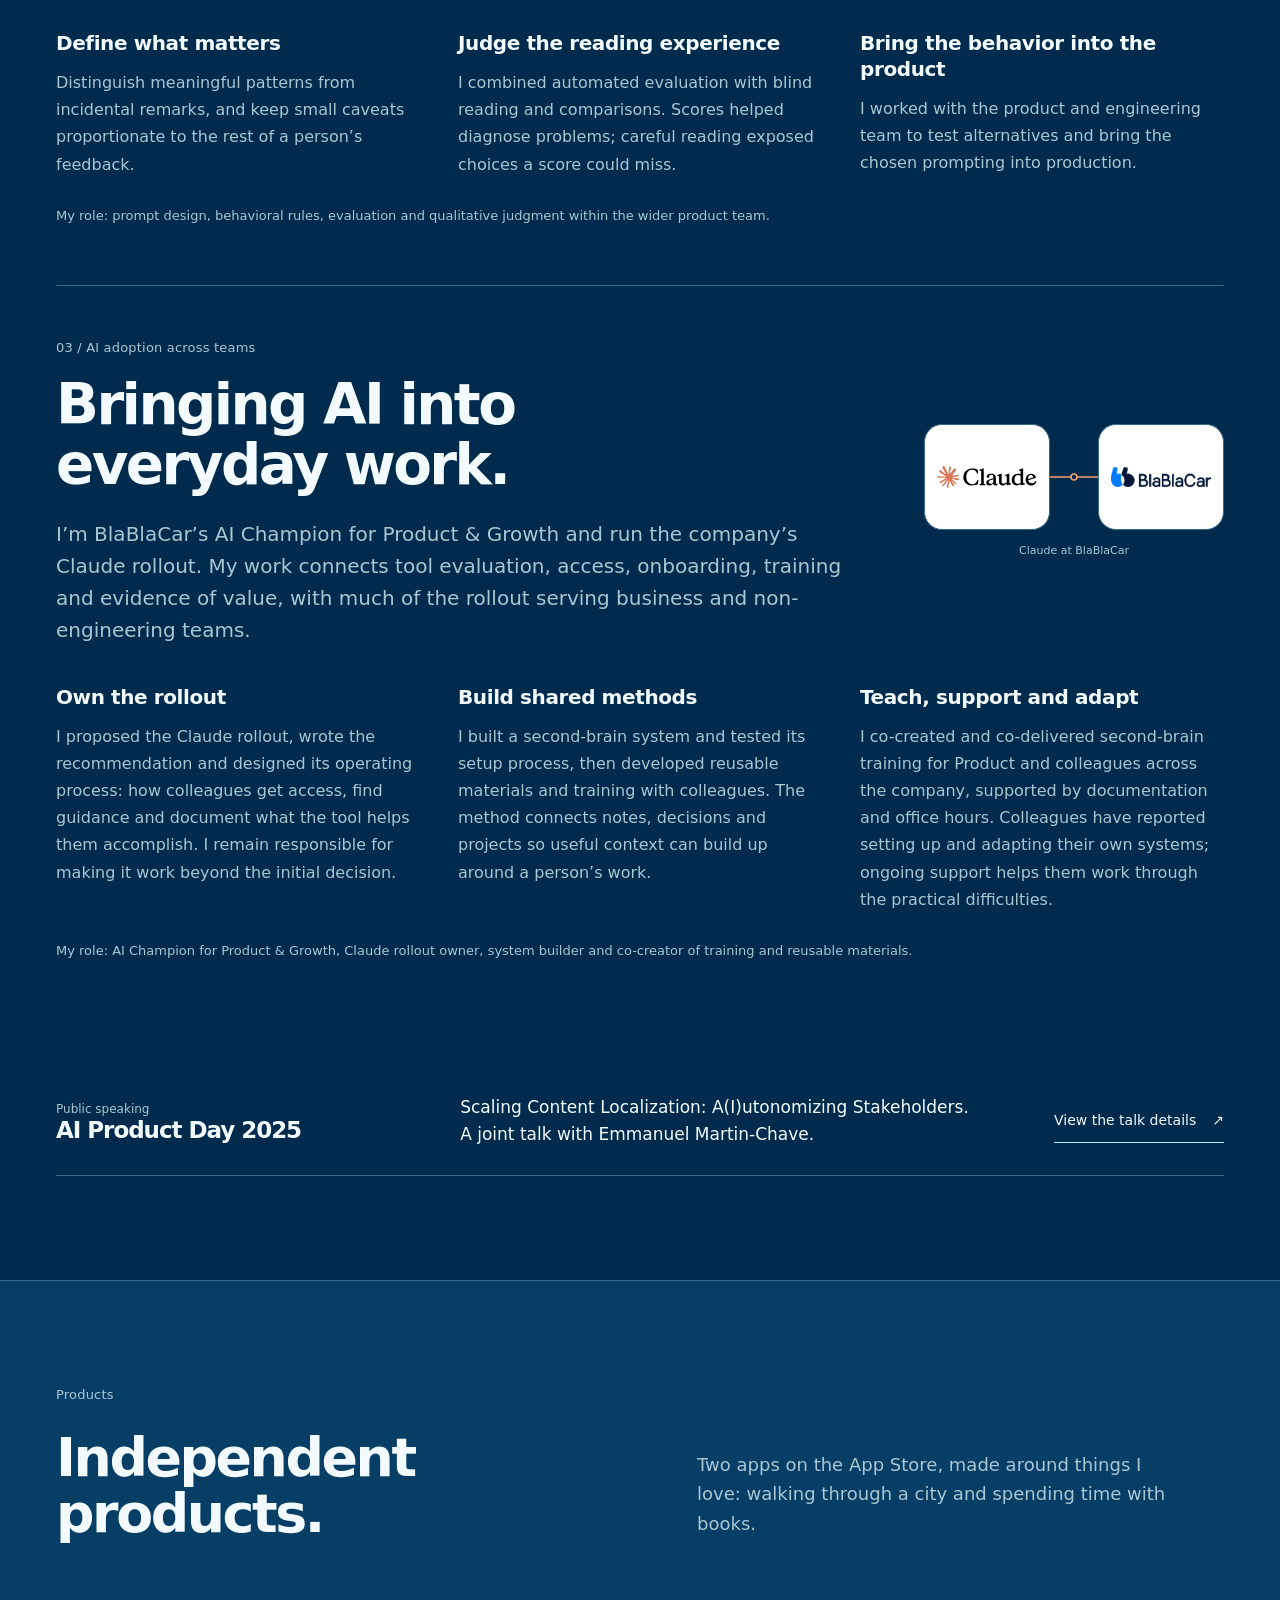
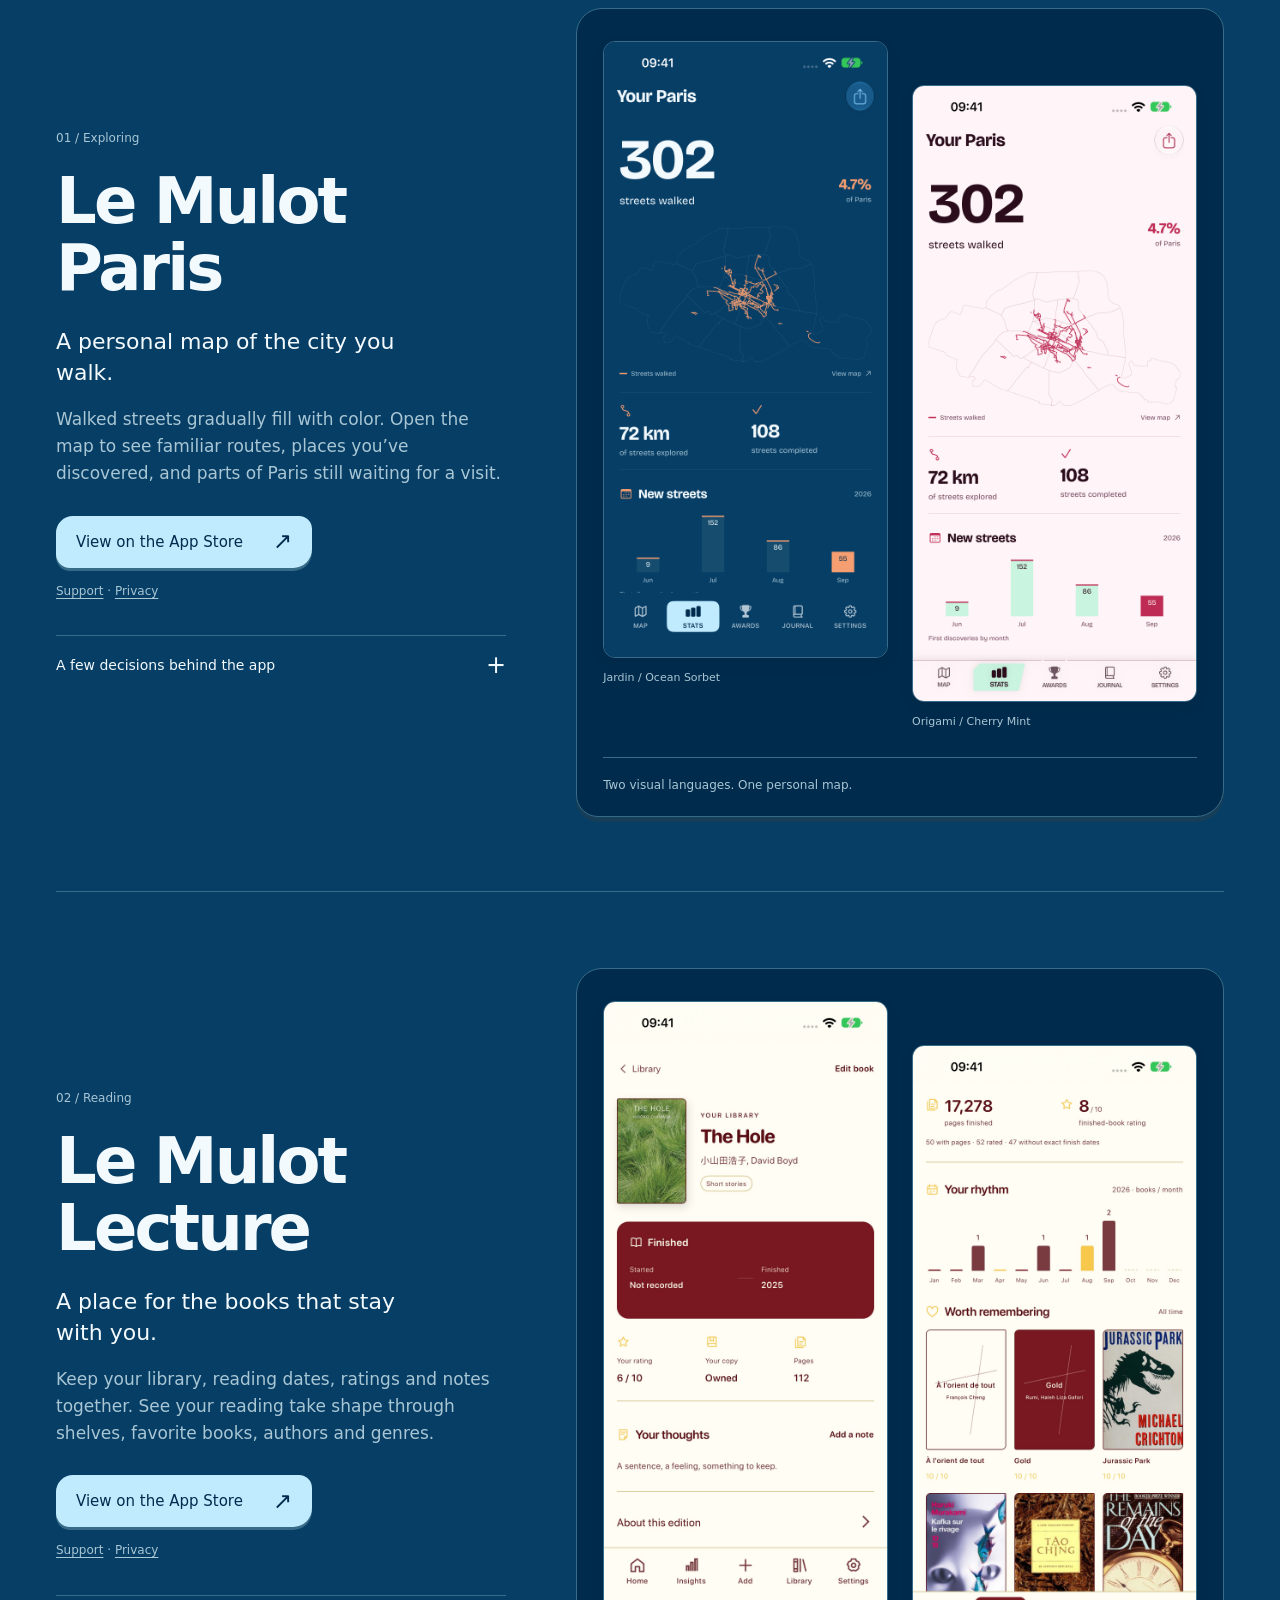
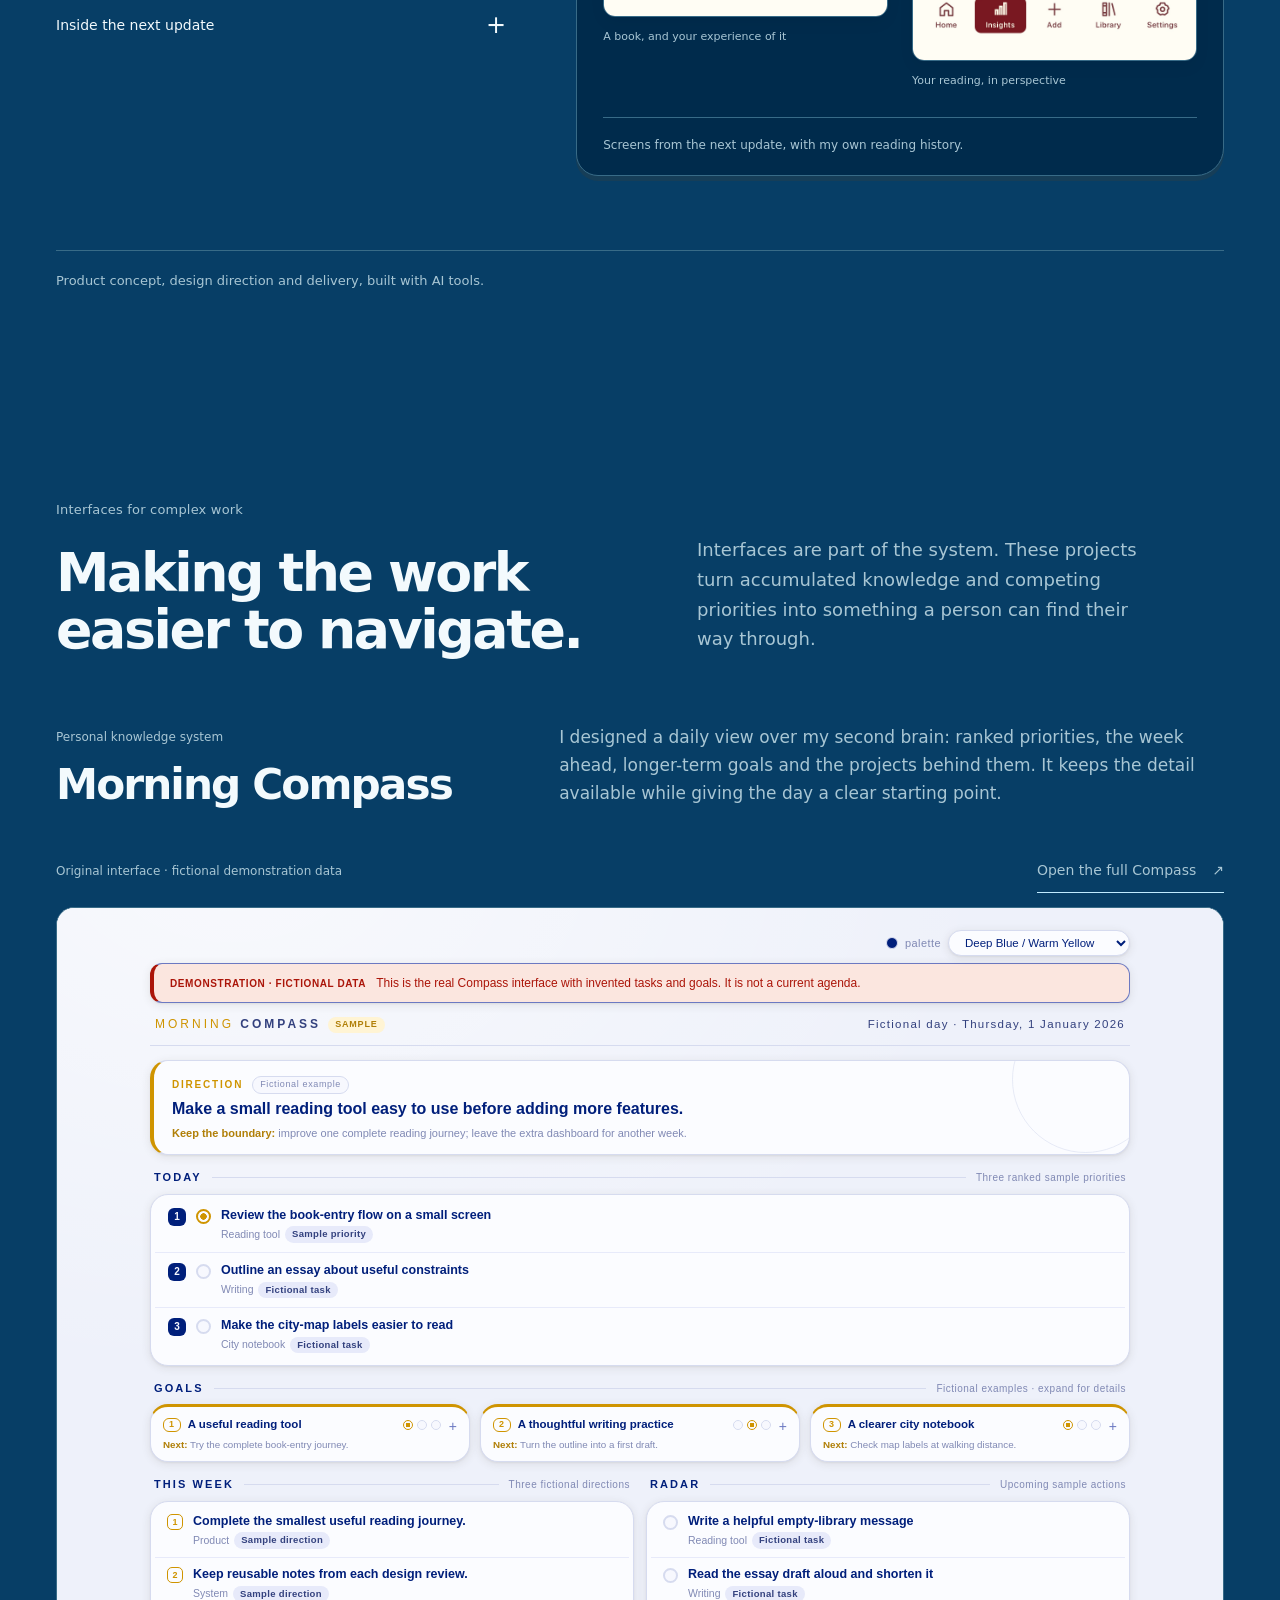
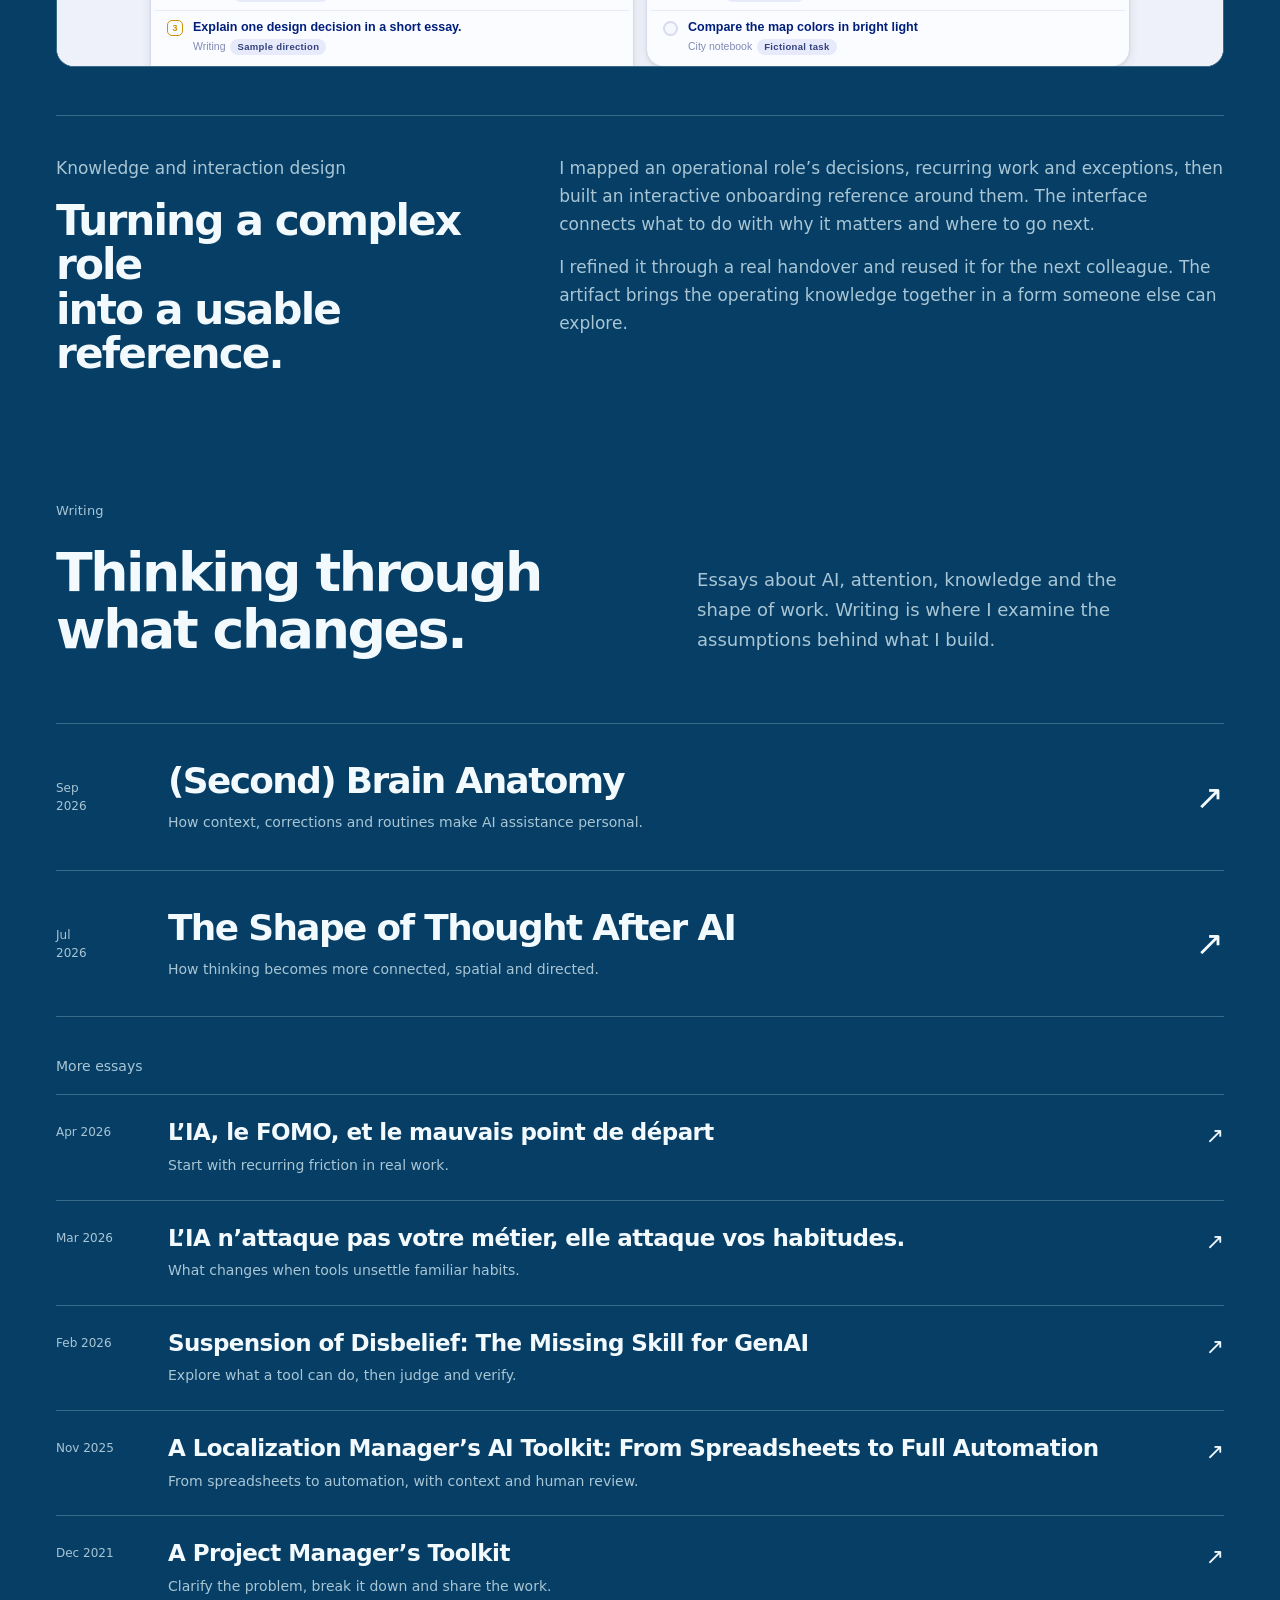
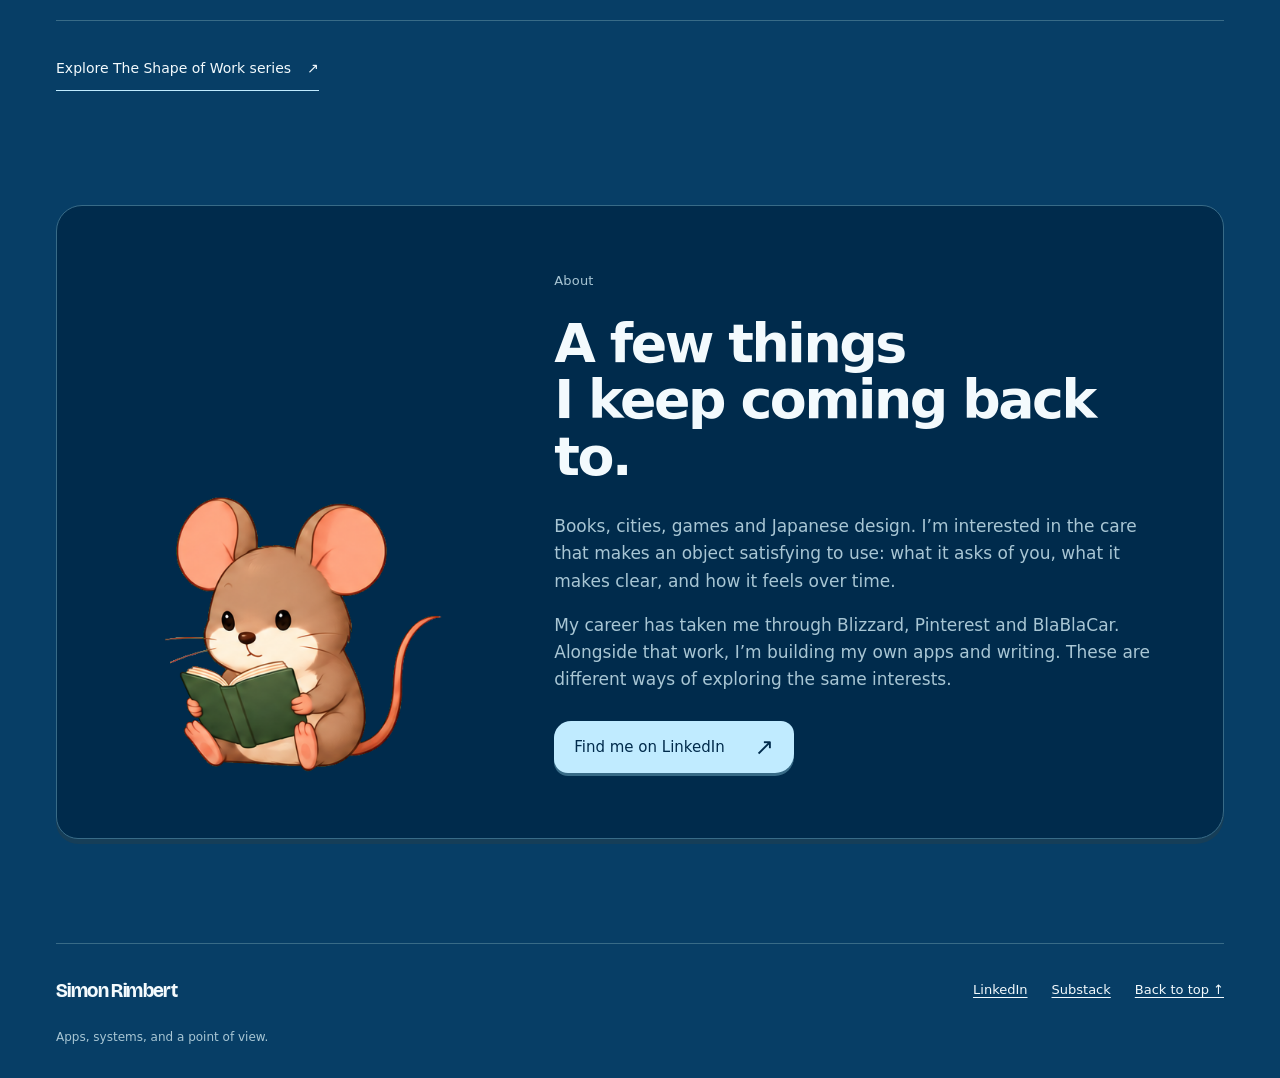
==== commit 25b4c09f: "Refresh portfolio with apps, work cases and writing" ====
--- a/index.html
+++ b/index.html
@@ -1,717 +1,138 @@
-<!DOCTYPE html>
-<html lang="en">
+<!doctype html>
+<html lang="en" data-design="jardin" data-palette="ocean">
 <head>
-<meta charset="UTF-8">
-<meta name="viewport" content="width=device-width, initial-scale=1.0">
-<title>Simon Rimbert — I build AI systems that replace manual work at scale</title>
-<meta name="description" content="Simon Rimbert — AI-first operations. I rebuild high-volume manual work into lean, AI-powered systems, then help others do the same. The artifacts, the pipeline, the thinking.">
-<!-- Open Graph (LinkedIn, Slack, Facebook) -->
-<meta property="og:type" content="website">
-<meta property="og:title" content="Simon Rimbert — I build AI systems that replace manual work at scale">
-<meta property="og:description" content="AI-first operations. I rebuild high-volume manual work into lean, AI-powered systems, then help others do the same. The artifacts, the pipeline, the thinking.">
-<meta property="og:image" content="https://turtleback217.github.io/og-image.png">
-<meta property="og:image:width" content="1200">
-<meta property="og:image:height" content="630">
-<meta property="og:url" content="https://turtleback217.github.io">
-<meta property="og:site_name" content="Simon Rimbert">
-<!-- Twitter / X -->
-<meta name="twitter:card" content="summary_large_image">
-<meta name="twitter:title" content="Simon Rimbert — I build AI systems that replace manual work at scale">
-<meta name="twitter:description" content="AI-first operations. I rebuild high-volume manual work into lean, AI-powered systems, then help others do the same.">
-<meta name="twitter:image" content="https://turtleback217.github.io/og-image.png">
-<link rel="preconnect" href="https://fonts.googleapis.com">
-<link rel="preconnect" href="https://fonts.gstatic.com" crossorigin>
-<link href="https://fonts.googleapis.com/css2?family=Zen+Maru+Gothic:wght@400;500;700;900&family=Noto+Sans+JP:wght@400;500;600;700&display=swap" rel="stylesheet">
-<style>
-/* ====================================================================
-   DESIGN SYSTEM — inherited from the Morning Compass artifact.
-   Theme variables, the bluegold default, the rounded "Maru" type,
-   paper backgrounds, 18px cards, layered shadows, the +/=/- leverage
-   marks. This site is a sibling of the Compass, by design.
-   ==================================================================== */
-:root{color-scheme:light;
-  --paper:#eef1fa;--paper2:#f7f8fe;--card:#fbfcff;
-  --ink:#001f7b;--ink-soft:#33417e;--ink-faint:#8089b4;
-  --accent:#001f7b;--accent-soft:#6c79c2;--accent-bg:#fff2cf;
-  --second:#b07f08;--second-bg:#fff4d4;--gold:#cf9400;
-  --line:#d6dbef;--line-soft:#e7eafa;
-  --shadow:0 2px 10px rgba(0,20,80,.10),0 1px 2px rgba(0,20,80,.06);
-  --shadow-lg:0 12px 40px rgba(0,20,80,.16),0 4px 12px rgba(0,20,80,.08);
-  --radius:18px;--radius-sm:12px;
-  --st-crit:#c0392b;--st-crit-bg:#fbeae8;
-  --st-block:#c98a16;--st-block-bg:#fbf1dd;
-  --st-motion:#2f6db0;--st-motion-bg:#e7f0fa;
-  --st-open:#b9c2ad;--st-open-bg:#f1f4ec}
-/* ---- themes (the Compass switcher set) ---- */
-body[data-theme="bluegold"]{--paper:#eef1fa;--paper2:#f7f8fe;--card:#fbfcff;--ink:#001f7b;--ink-soft:#33417e;--ink-faint:#8089b4;--accent:#001f7b;--accent-soft:#6c79c2;--accent-bg:#fff2cf;--second:#b07f08;--second-bg:#fff4d4;--gold:#cf9400;--line:#d6dbef;--line-soft:#e7eafa;--st-motion:#2f6db0;--st-motion-bg:#e7f0fa;--st-block:#c98a16;--st-block-bg:#fbf1dd;--st-open:#b9c2ad;--st-open-bg:#eef1fa}
-body[data-theme="royal"]{--paper:#eef3f9;--paper2:#f4feff;--card:#f9fcff;--ink:#001a4d;--ink-soft:#3a4d72;--ink-faint:#8090ad;--accent:#0e2f76;--accent-soft:#7e94c2;--accent-bg:#dde6f3;--second:#04326d;--second-bg:#e2e9f4;--gold:#5a6f9e;--line:#cfdaea;--line-soft:#e0e8f3;--st-motion:#2f6db0;--st-motion-bg:#e7f0fa;--st-block:#7a6cae;--st-block-bg:#e9e4f4;--st-open:#aeb8c8;--st-open-bg:#eef3f9}
-body[data-theme="sage"]{--paper:#eef3ea;--paper2:#f7faf4;--card:#fbfdf9;--ink:#1a2517;--ink-soft:#46553f;--ink-faint:#8a9882;--accent:#3f5a32;--accent-soft:#7d9a6c;--accent-bg:#e2ecdb;--second:#6d7d57;--second-bg:#e9f0e2;--gold:#7e8c4a;--line:#d8e2cf;--line-soft:#e6eede;--st-motion:#4a7a4a;--st-motion-bg:#e2ecdb;--st-block:#9a8a3a;--st-block-bg:#f0eccf;--st-open:#b9c2ad;--st-open-bg:#eef3ea}
-body[data-theme="lavender"]{--paper:#f1effc;--paper2:#faf9ff;--card:#ffffff;--ink:#2e2860;--ink-soft:#5b5392;--ink-faint:#9b94c4;--accent:#796bd8;--accent-soft:#b0a7ea;--accent-bg:#ece9fb;--second:#6a5fc0;--second-bg:#efedfb;--gold:#8a7fd0;--line:#ddd8f3;--line-soft:#ebe8fa;--st-motion:#6a5fc0;--st-motion-bg:#ece9fb;--st-block:#a07fc0;--st-block-bg:#efe4fb;--st-open:#bcb4d4;--st-open-bg:#f1effc}
-body[data-theme="redsoft"]{--paper:#fdf8e3;--paper2:#fffbef;--card:#fffdf6;--ink:#5a1008;--ink-soft:#8a3327;--ink-faint:#b08a7a;--accent:#ab1509;--accent-soft:#d4796e;--accent-bg:#fbe6df;--second:#9a5a12;--second-bg:#fdf1d2;--gold:#bf7a16;--line:#ecdcc0;--line-soft:#f4ead0;--st-motion:#b0552a;--st-motion-bg:#fbe6df;--st-block:#bf7a16;--st-block-bg:#fdf1d2;--st-open:#cbb89a;--st-open-bg:#fdf8e3}
-*{margin:0;padding:0;box-sizing:border-box}
-html{scroll-behavior:smooth}
-body{font-family:"Zen Maru Gothic",ui-rounded,"SF Pro Rounded",-apple-system,Georgia,serif;
-  background:radial-gradient(120% 90% at 15% -5%,rgba(255,255,255,.6),transparent 55%),var(--paper);
-  color:var(--ink);line-height:1.62;min-height:100vh;
-  transition:background .4s,color .4s;-webkit-font-smoothing:antialiased}
-.wrap{max-width:980px;margin:0 auto;padding:0 20px}
+  <meta charset="utf-8">
+  <meta name="viewport" content="width=device-width, initial-scale=1">
+  <meta name="color-scheme" content="light dark">
+  <title>Simon Rimbert | Apps, systems, and a point of view</title>
+  <meta name="description" content="Simon Rimbert. Independent apps, AI-powered systems at BlaBlaCar, and writing about how tools change the way we think and work.">
+  <meta property="og:type" content="website">
+  <meta property="og:title" content="Simon Rimbert | Apps, systems, and a point of view">
+  <meta property="og:description" content="Independent apps, AI-powered systems at BlaBlaCar, and writing about how tools change the way we think and work.">
+  <meta property="og:url" content="https://turtleback217.github.io/">
+  <meta property="og:image" content="https://turtleback217.github.io/assets/social-card.png">
+  <meta property="og:image:width" content="1200">
+  <meta property="og:image:height" content="630">
+  <meta property="og:image:alt" content="Simon Rimbert. Apps, systems, and a point of view. Le Mulot Paris, Le Mulot Lecture, The Shape of Work.">
+  <meta name="twitter:card" content="summary_large_image">
+  <meta name="twitter:image" content="https://turtleback217.github.io/assets/social-card.png">
+  <link rel="canonical" href="https://turtleback217.github.io/">
+  <link rel="icon" href="assets/mark.svg" type="image/svg+xml">
+  <link rel="stylesheet" href="styles.css">
+  <script src="script.js" defer></script>
+</head>
+<body>
+  <a class="skip-link" href="#main">Skip to content</a>
+  <header class="site-header wrap" id="top">
+    <a class="wordmark" href="#top" aria-label="Simon Rimbert, back to top"><svg class="brand-mark" viewBox="0 0 40 40" aria-hidden="true"><path d="M5 8 31 3 35 31 11 37Z" fill="currentColor"/><path d="m12 13 15-3 2 18-14 3Z" fill="var(--paper)"/><path d="m17 16 8-1-3 12-4-4Z" fill="currentColor"/></svg><span>Simon Rimbert</span></a>
+    <nav aria-label="Main navigation"><a href="#work">Work</a><a href="#products">Products</a><a href="#writing">Writing</a><a href="#about">About</a></nav>
+  </header>
 
-/* ---------- top bar ---------- */
-.topbar{position:sticky;top:0;z-index:50;backdrop-filter:blur(10px);
-  background:color-mix(in srgb,var(--paper) 78%,transparent);
-  border-bottom:1px solid var(--line);transition:background .4s}
-.topbar .wrap{display:flex;align-items:center;justify-content:space-between;padding-top:11px;padding-bottom:11px;gap:14px}
-.brand{font-weight:900;letter-spacing:.02em;font-size:15px;color:var(--ink);text-decoration:none;white-space:nowrap}
-.brand .dot{color:var(--gold)}
-.nav{display:flex;gap:4px;flex-wrap:wrap;justify-content:flex-end;align-items:center}
-.nav a{font-size:12px;letter-spacing:.04em;color:var(--ink-soft);text-decoration:none;padding:5px 9px;border-radius:999px;transition:.18s;white-space:nowrap}
-.nav a:hover{background:var(--accent-bg);color:var(--ink)}
-.ctrl{display:flex;align-items:center;gap:7px}
-.ctrl select,.langbtn{font:inherit;font-size:11.5px;color:var(--ink);background:var(--card);border:1px solid var(--line);border-radius:999px;padding:5px 11px;cursor:pointer;box-shadow:var(--shadow);transition:border .2s}
-.ctrl select:hover,.langbtn:hover{border-color:var(--accent-soft)}
-.langbtn{font-weight:700;letter-spacing:.06em}
-.langbtn .on{color:var(--gold)}
+  <main id="main">
+    <section class="hero wrap" aria-labelledby="hero-title">
+      <div class="hero-copy">
+        <p class="section-label">Independent products &amp; everyday systems</p>
+        <h1 id="hero-title">Apps, systems,<br>and a point<br>of view<span class="full-stop">.</span></h1>
+        <p class="hero-intro">I’m Simon Rimbert. I design and build apps, shape AI-powered systems at BlaBlaCar, and write about how tools change the way we think and work.</p>
+        <a class="primary-link" href="#work">Explore the work <span aria-hidden="true">↘</span></a>
+      </div>
+      <div class="hero-showcase" aria-label="Le Mulot Paris and Le Mulot Lecture, real app screens">
+        <div class="showcase-surface" aria-hidden="true"></div>
+        <figure class="hero-phone paris-phone"><a href="assets/paris-map.png" aria-label="Open full Le Mulot Paris map screenshot"><img src="assets/paris-map.png" alt="Le Mulot Paris showing walked streets around Bastille in blue." width="1320" height="2868" fetchpriority="high"></a><figcaption>Le Mulot Paris <span>Walk &amp; discover</span></figcaption></figure>
+        <figure class="hero-phone lecture-phone"><a href="assets/lecture-reading.jpg" aria-label="Open full Le Mulot Lecture reading screenshot"><img src="assets/lecture-reading.jpg" alt="Le Mulot Lecture showing a personal reading overview as a shelf of books." width="1320" height="2868"></a><figcaption>Le Mulot Lecture <span>Read &amp; remember · Next update</span></figcaption></figure>
+        <span class="showcase-note">Designed for the things I come back to.</span>
+      </div>
+    </section>
 
-/* ---------- section scaffolding ---------- */
-section{padding:54px 0 8px}
-.eyebrow{font-size:11px;letter-spacing:.34em;color:var(--gold);text-transform:uppercase;font-weight:700;margin-bottom:10px}
-.zone-head{display:flex;align-items:baseline;gap:14px;margin:0 2px 22px}
-.zone-head h2{font-size:26px;font-weight:900;letter-spacing:.01em;color:var(--ink)}
-.zone-head .rule{flex:1;height:1px;background:var(--line);align-self:center}
-.zone-head .idx{font-size:12px;color:var(--ink-faint);letter-spacing:.18em;font-weight:700}
-.lead{font-size:16px;color:var(--ink-soft);max-width:62ch;margin:0 2px 26px;line-height:1.72}
-.card{background:var(--card);border:1px solid var(--line);border-radius:var(--radius);box-shadow:var(--shadow);transition:transform .18s,box-shadow .18s,border-color .18s}
+    <section class="career wrap" aria-labelledby="career-title"><div class="career-heading"><p class="section-label">Selected experience</p><h2 id="career-title">The path here.</h2></div><ol class="career-list">
+      <li><span class="career-period">2011–2013</span><h3>Blizzard Entertainment</h3><p>Localization Analyst</p></li>
+      <li><span class="career-period">2013–2014</span><h3>Red 5 Studios</h3><p>Functional &amp; Localization QA Analyst</p></li>
+      <li><span class="career-period">2014–2016</span><h3>Carbine Studios</h3><p>Localization Specialist<br>Production &amp; Management</p></li>
+      <li><span class="career-period">2016–2017</span><h3>Pinterest</h3><p>Localization Specialist / LQA Manager</p></li>
+      <li><span class="career-period">2018–present</span><h3>BlaBlaCar</h3><p>Localization Project Manager<br>Senior since 2021</p></li>
+    </ol></section>
 
-/* ---------- HERO / tokonoma ---------- */
-.hero{padding-top:34px}
-.tokonoma{position:relative;overflow:hidden;border:1px solid var(--line);border-radius:26px;
-  background:linear-gradient(180deg,var(--paper2),var(--card));box-shadow:var(--shadow-lg);
-  padding:46px 44px 40px;transition:background .4s,border-color .4s}
-.tokonoma::before{content:"";position:absolute;inset:0;pointer-events:none;
-  background:radial-gradient(70% 130% at 100% 0%,var(--accent-bg),transparent 58%);opacity:.85}
-.tokonoma::after{content:"";position:absolute;right:-60px;bottom:-80px;width:340px;height:340px;border-radius:50%;
-  background:radial-gradient(circle,var(--accent-bg),transparent 70%);opacity:.5;pointer-events:none}
-.hero-inner{position:relative;z-index:1}
-.almanac{font-size:11px;letter-spacing:.3em;color:var(--gold);text-transform:uppercase;font-weight:700;margin-bottom:18px;display:flex;gap:10px;flex-wrap:wrap;align-items:center}
-.almanac b{color:var(--ink-soft);font-weight:700}
-.almanac .sep{color:var(--line);font-weight:400}
-.hero h1{font-size:clamp(30px,5.2vw,52px);font-weight:900;line-height:1.08;letter-spacing:-.01em;color:var(--ink);max-width:18ch}
-.hero h1 .hl{position:relative;white-space:nowrap}
-.hero h1 .hl::after{content:"";position:absolute;left:-2px;right:-2px;bottom:.08em;height:.34em;background:var(--accent-bg);z-index:-1;border-radius:3px}
-.hero .sub{margin-top:20px;font-size:17px;color:var(--ink-soft);max-width:60ch;line-height:1.7}
-.hero .sub b{color:var(--ink);font-weight:700}
-.hero-cta{margin-top:26px;display:flex;gap:11px;flex-wrap:wrap}
-.btn{font:inherit;font-weight:700;font-size:13.5px;letter-spacing:.02em;text-decoration:none;padding:11px 19px;border-radius:999px;border:1px solid var(--line);background:var(--card);color:var(--ink);box-shadow:var(--shadow);cursor:pointer;transition:.18s;display:inline-flex;align-items:center;gap:8px}
-.btn:hover{transform:translateY(-1px);box-shadow:var(--shadow-lg);border-color:var(--accent-soft)}
-.btn.primary{background:var(--ink);color:var(--paper2);border-color:var(--ink)}
-.btn.primary:hover{background:var(--accent-soft)}
+    <aside class="appearance wrap" aria-label="Site appearance">
+      <div class="appearance-copy"><span class="appearance-title">Two ways to see the same work.</span><span>Borrowed from my apps. Try both.</span></div>
+      <div class="appearance-controls">
+        <div class="segmented" role="group" aria-label="Interface style"><button type="button" data-set-design="origami" aria-pressed="false"><span class="style-icon origami-icon" aria-hidden="true"></span>Origami</button><button type="button" data-set-design="jardin" aria-pressed="true"><span class="style-icon jardin-icon" aria-hidden="true"></span>Jardin</button></div>
+        <div class="palette-control"><label for="palette">Palette</label><select id="palette"><option value="burgundy">Burgundy Sand</option><option value="ocean" selected>Ocean Sorbet</option></select></div>
+      </div>
+      <p id="appearance-status" class="sr-only" aria-live="polite"></p>
+      <noscript><p>JavaScript is off. You’re viewing Jardin in Ocean Sorbet; all content and links remain available.</p></noscript>
+    </aside>
 
-/* triad chips */
-.triad{margin-top:30px;display:grid;grid-template-columns:repeat(3,1fr);gap:12px}
-.triad .t{background:var(--card);border:1px solid var(--line);border-left:4px solid var(--gold);border-radius:var(--radius-sm);padding:14px 16px;box-shadow:var(--shadow)}
-.triad .t .k{font-size:11px;letter-spacing:.18em;text-transform:uppercase;color:var(--gold);font-weight:700}
-.triad .t .v{font-size:15px;font-weight:700;color:var(--ink);margin-top:4px}
-.triad .t .d{font-size:12.5px;color:var(--ink-soft);margin-top:3px;line-height:1.5}
+    <section class="work-section section-space" id="work" aria-labelledby="work-title"><div class="wrap">
+      <div class="section-heading"><div><p class="section-label">Selected work at BlaBlaCar</p><h2 id="work-title">Products, systems<br>and people.</h2></div><p>I lead localization across 40 countries. My work spans the systems behind international expansion, the behavior of a live AI feature, and helping teams build with AI.</p></div>
+      <article class="feature-case" aria-labelledby="expansion-title">
+        <div class="case-opening"><div class="case-lead"><div class="case-heading"><p class="section-label">01 / International expansion</p><h3 id="expansion-title">Designing the system behind<br>twenty new markets.</h3></div><p class="case-intro">I designed and built the localization systems for BlaBlaCar’s expansion into twenty new countries. The challenge reached beyond translating a catalogue: the product kept changing, markets needed different approaches, and quality had to remain manageable in languages I don’t speak.</p></div><figure class="case-evidence greece-evidence"><a class="work-screen" href="assets/work/new-countries-greece.png" aria-label="Open the full Greek carpool home screenshot"><img src="assets/work/new-countries-greece.png" width="375" height="824" alt="BlaBlaCar’s carpool home in Greek, with local journey search and transport choices." loading="lazy"></a><figcaption>Carpool home · Greek</figcaption></figure></div>
+        <div class="decision-grid">
+          <div><h4>Design the inputs</h4><p>I researched the markets, recruited and briefed linguists, and turned their expertise into terminology, instructions and examples the systems could use.</p></div>
+          <div><h4>Choose the right route</h4><p>Some markets needed new translations; others could inherit and adapt existing language. Where regional grammar and voice needed more, I built a dedicated process instead of forcing every country through the same workflow.</p></div>
+          <div><h4>Keep the product current</h4><p>I connected the initial catalogue work to continuous updates, with separate translation and quality checks, recovery from interruptions, and delivery back into the product’s content system.</p></div>
+        </div>
+        <div class="learning-loop"><div><h4>Give every review more than one use</h4><p>I designed review around real app screens and the content that mattered most. A finding could then improve the reviewed text, matching problems elsewhere, and the instructions used for future translations.</p></div><ol aria-label="Three uses of review feedback"><li><span>01</span>Correct the reviewed content</li><li><span>02</span>Apply the finding elsewhere</li><li><span>03</span>Improve future guidance</li></ol></div>
+        <p class="case-role">Beyond the launch, these language practices have been recommended internally as a reference for other teams.</p>
+        <p class="case-role">My role: research, workflow and system design, AI implementation, review design, launch and ongoing delivery.</p>
+        <div class="case-links"><a class="text-link" href="https://newsroom.blablacar.com/news/blablacar-announces-global-expansion-into-20-new-countries">Launch announcement <span aria-hidden="true">↗</span></a><a class="text-link" href="https://www.le-ticket.fr/le-vrai-impact-de-lia-derriere-le-lancement-de-blablacar-dans-20-nouveaux-pays/150941/">Coverage in Le Ticket <span aria-hidden="true">↗</span></a></div>
+      </article>
+      <article class="feature-case" aria-labelledby="airs-title">
+        <div class="case-opening"><div class="case-lead"><div class="case-heading"><p class="section-label">02 / AI product experience</p><h3 id="airs-title">Designing how AI<br>represents a person.</h3></div><p class="case-intro">I designed all the prompting behind BlaBlaCar’s live AI-generated review summaries. A few words can change how someone is perceived. The work was to turn product intentions into behavior: what to retain, how to weigh criticism, and how to remain useful, natural and fair.</p></div><figure class="case-evidence airs-evidence"><a class="work-screen airs-window" href="assets/work/airs-review-summary.png" aria-label="Open the full AI review summary screenshot"><img src="assets/work/airs-review-summary.png" width="1170" height="2532" alt="Simon’s BlaBlaCar member rating and AI-generated review summary in French, with its AI disclosure." loading="lazy"></a><figcaption>My member reviews · AI summary in French</figcaption></figure></div>
+        <div class="decision-grid"><div><h4>Define what matters</h4><p>Distinguish meaningful patterns from incidental remarks, and keep small caveats proportionate to the rest of a person’s feedback.</p></div><div><h4>Judge the reading experience</h4><p>I combined automated evaluation with blind reading and comparisons. Scores helped diagnose problems; careful reading exposed choices a score could miss.</p></div><div><h4>Bring the behavior into the product</h4><p>I worked with the product and engineering team to test alternatives and bring the chosen prompting into production.</p></div></div>
+        <p class="case-role">My role: prompt design, behavioral rules, evaluation and qualitative judgment within the wider product team.</p>
+      </article>
+      <article class="feature-case" aria-labelledby="adoption-title">
+        <div class="case-opening"><div class="case-lead"><div class="case-heading"><p class="section-label">03 / AI adoption across teams</p><h3 id="adoption-title">Bringing AI into<br>everyday work.</h3></div><p class="case-intro">I’m BlaBlaCar’s AI Champion for Product &amp; Growth and run the company’s Claude rollout. My work connects tool evaluation, access, onboarding, training and evidence of value, with much of the rollout serving business and non-engineering teams.</p></div><figure class="case-evidence brand-evidence"><div class="brand-connection"><div class="brand-tile"><img src="assets/work/claude-official-wordmark.svg" width="573" height="125" alt="Claude" loading="lazy"></div><svg class="brand-connector" viewBox="0 0 48 24" width="48" height="24" aria-hidden="true" focusable="false"><path d="M0 12h48"/><circle cx="24" cy="12" r="3" fill="var(--canvas)"/></svg><div class="brand-tile"><img src="assets/work/blablacar-official-logo.webp" width="1005" height="200" alt="BlaBlaCar" loading="lazy"></div></div><figcaption>Claude at BlaBlaCar</figcaption></figure></div>
+        <div class="decision-grid"><div><h4>Own the rollout</h4><p>I proposed the Claude rollout, wrote the recommendation and designed its operating process: how colleagues get access, find guidance and document what the tool helps them accomplish. I remain responsible for making it work beyond the initial decision.</p></div><div><h4>Build shared methods</h4><p>I built a second-brain system and tested its setup process, then developed reusable materials and training with colleagues. The method connects notes, decisions and projects so useful context can build up around a person’s work.</p></div><div><h4>Teach, support and adapt</h4><p>I co-created and co-delivered second-brain training for Product and colleagues across the company, supported by documentation and office hours. Colleagues have reported setting up and adapting their own systems; ongoing support helps them work through the practical difficulties.</p></div></div>
+        <p class="case-role">My role: AI Champion for Product &amp; Growth, Claude rollout owner, system builder and co-creator of training and reusable materials.</p>
+      </article>
+      <aside class="speaking-note" aria-label="Public speaking"><div><p class="artifact-kind">Public speaking</p><h3>AI Product Day 2025</h3></div><p>Scaling Content Localization: A(I)utonomizing Stakeholders.<br>A joint talk with Emmanuel Martin-Chave.</p><a class="text-link" href="https://www.ai-product-day.com/en/talks/localisation-de-contenu-a-lechelle-a-i-utonomiser-les-parties-prenantes">View the talk details <span aria-hidden="true">↗</span></a></aside>
+    </div></section>
 
-/* ---------- stat band ---------- */
-.statband{margin-top:16px;display:grid;grid-template-columns:repeat(4,1fr);gap:12px}
-.statband .s{background:var(--card);border:1px solid var(--line);border-radius:var(--radius-sm);padding:18px 16px;box-shadow:var(--shadow);text-align:center}
-.statband .s .n{font-size:30px;font-weight:900;color:var(--ink);line-height:1;font-variant-numeric:tabular-nums}
-.statband .s .n .u{font-size:18px;color:var(--gold)}
-.statband .s .l{font-size:11.5px;color:var(--ink-soft);margin-top:7px;letter-spacing:.02em;line-height:1.4}
+    <section class="products wrap section-space" id="products" aria-labelledby="products-title">
+      <div class="section-heading"><div><p class="section-label">Products</p><h2 id="products-title">Independent<br>products.</h2></div><p>Two apps on the App Store, made around things I love: walking through a city and spending time with books.</p></div>
 
-/* ---------- generic prose card ---------- */
-.prose{font-size:15px;color:var(--ink-soft);line-height:1.74}
-.prose b{color:var(--ink);font-weight:700}
-.muted{color:var(--ink-faint);font-size:12.5px}
+      <article class="product" aria-labelledby="paris-title">
+        <div class="product-copy"><p class="product-index">01 / Exploring</p><h3 id="paris-title">Le Mulot<br>Paris</h3><p class="product-deck">A personal map of the city you walk.</p><p>Walked streets gradually fill with color. Open the map to see familiar routes, places you’ve discovered, and parts of Paris still waiting for a visit.</p><a class="primary-link" href="https://apps.apple.com/app/id6810727442">View on the App Store <span aria-hidden="true">↗</span></a><p class="product-support"><a href="le-mulot/en/support.html">Support</a><span aria-hidden="true"> · </span><a href="le-mulot/en/privacy.html">Privacy</a></p>
+          <details class="case-notes"><summary>A few decisions behind the app <span aria-hidden="true">+</span></summary><div class="case-body"><h4>Keep walking effortless</h4><p>The core experience records walks in the background. No session to start, no route to plan. I brought the project back to that simple loop when a more elaborate illustrated world made it slow and complicated.</p><h4>Give the map room</h4><p>The map keeps its familiar geography. The interface adds a choice of angular Origami or softer Jardin, with shared colors and the same walking history.</p><h4>Make progress personal</h4><p>A journal day opens onto the streets recorded that day. The city becomes a way to revisit experience, as well as discover somewhere new.</p></div></details>
+        </div>
+        <div class="product-visual paris-visual"><div class="screens"><figure><a href="assets/paris-progress.png" aria-label="Open full Paris progress screenshot"><img src="assets/paris-progress.png" alt="Personal walking progress in Le Mulot Paris’s rounded Jardin interface." width="1320" height="2868" loading="lazy"></a><figcaption>Jardin / Ocean Sorbet</figcaption></figure><figure><a href="assets/paris-origami.png" aria-label="Open full Paris Origami screenshot"><img src="assets/paris-origami.png" alt="The same walking history in the angular Origami interface with Cherry Mint colors." width="1320" height="2868" loading="lazy"></a><figcaption>Origami / Cherry Mint</figcaption></figure></div><p class="visual-caption">Two visual languages. One personal map.</p></div>
+      </article>
 
-/* utility */
-.lang-fr{display:none}
-body.fr .lang-en{display:none}
-body.fr .lang-fr{display:initial}
-body.fr .zone-head h2 .lang-fr,body.fr .hero h1 .lang-fr{display:inline}
-.center{text-align:center}
-footer{margin-top:60px;padding:40px 0;border-top:1px solid var(--line);color:var(--ink-faint);font-size:12.5px}
-footer .wrap{display:flex;justify-content:space-between;flex-wrap:wrap;gap:14px;align-items:center}
-footer a{color:var(--ink-soft);text-decoration:none}
-footer a:hover{color:var(--gold)}
+      <article class="product lecture-product" aria-labelledby="lecture-title">
+        <div class="product-copy"><p class="product-index">02 / Reading</p><h3 id="lecture-title">Le Mulot<br>Lecture</h3><p class="product-deck">A place for the books that stay with you.</p><p>Keep your library, reading dates, ratings and notes together. See your reading take shape through shelves, favorite books, authors and genres.</p><a class="primary-link" href="https://apps.apple.com/app/id6811614659">View on the App Store <span aria-hidden="true">↗</span></a><p class="product-support"><a href="le-mulot-lecture/support.html">Support</a><span aria-hidden="true"> · </span><a href="le-mulot-lecture/privacy.html">Privacy</a></p>
+          <details class="case-notes"><summary>Inside the next update <span aria-hidden="true">+</span></summary><div class="case-body"><h4>Start with how people read</h4><p>Add a book when you start it and mark it finished later. Or remember an older read by year. I removed reading-session controls from the everyday flow while keeping the existing history intact.</p><h4>Make the useful things visible</h4><p>Reading totals, a visual bookshelf and favorite covers come before the deeper breakdowns. Unknown dates stay unknown, so an old read can belong in a year without being assigned an invented month.</p><h4>Give editing a clear order</h4><p>Title, authors, genres and personal reading details come first. One grouped editor keeps secondary information available, with clear Save and Cancel actions.</p><h4>Make saving trustworthy</h4><p>Editing a book can update both its details and its reading history. If only part of that save succeeds, the app says so. Cancel leaves the book unchanged, and uncertain saves are not blindly repeated.</p></div></details>
+        </div>
+        <div class="product-visual lecture-visual"><div class="screens"><figure><a href="assets/lecture-book.jpg" aria-label="Open full Lecture book detail screenshot"><img src="assets/lecture-book.jpg" alt="A book page in Le Mulot Lecture, with reading status, rating, dates and personal notes." width="1320" height="2868" loading="lazy"></a><figcaption>A book, and your experience of it</figcaption></figure><figure><a href="assets/lecture-overview.jpg" aria-label="Open full Lecture overview screenshot"><img src="assets/lecture-overview.jpg" alt="Le Mulot Lecture’s reading overview with monthly rhythm and favorite books." width="1320" height="2868" loading="lazy"></a><figcaption>Your reading, in perspective</figcaption></figure></div><p class="visual-caption">Screens from the next update, with my own reading history.</p></div>
+      </article>
+      <p class="authorship">Product concept, design direction and delivery, built with AI tools.</p>
+    </section>
 
-/* reveal on scroll */
-.reveal{opacity:0;transform:translateY(18px);transition:opacity .6s ease,transform .6s ease}
-.reveal.in{opacity:1;transform:none}
+    <section class="more-work wrap section-space" id="tools" aria-labelledby="tools-title">
+      <div class="section-heading"><div><p class="section-label">Interfaces for complex work</p><h2 id="tools-title">Making the work<br>easier to navigate.</h2></div><p>Interfaces are part of the system. These projects turn accumulated knowledge and competing priorities into something a person can find their way through.</p></div>
+      <article class="compass-project" aria-labelledby="compass-title"><div class="compass-project-heading"><div><p class="artifact-kind">Personal knowledge system</p><h3 id="compass-title">Morning Compass</h3></div><p>I designed a daily view over my second brain: ranked priorities, the week ahead, longer-term goals and the projects behind them. It keeps the detail available while giving the day a clear starting point.</p></div>
+        <div class="demo-caption-bar"><span>Original interface · fictional demonstration data</span><a class="text-link" href="demos/morning-compass.html">Open the full Compass <span aria-hidden="true">↗</span></a></div>
+        <iframe class="compass-frame" src="demos/morning-compass.html" title="Morning Compass: original interface with clearly labeled fictional demonstration data" loading="lazy" width="1200" height="760"></iframe>
+      </article>
+      <article class="onboarding-feature"><div><p class="artifact-kind">Knowledge and interaction design</p><h3>Turning a complex role<br>into a usable reference.</h3></div><div><p>I mapped an operational role’s decisions, recurring work and exceptions, then built an interactive onboarding reference around them. The interface connects what to do with why it matters and where to go next.</p><p>I refined it through a real handover and reused it for the next colleague. The artifact brings the operating knowledge together in a form someone else can explore.</p></div></article>
+    </section>
 
-/* ============ SECTION COMPONENTS ============ */
-/* --- artifact gallery (what I've built) --- */
-.builtgrid{display:grid;grid-template-columns:repeat(2,1fr);gap:16px}
-.artifact{position:relative;overflow:hidden;padding:22px 22px 20px;border-left:4px solid var(--gold);display:flex;flex-direction:column}
-.artifact:hover{transform:translateY(-3px);box-shadow:var(--shadow-lg)}
-.artifact .tag{font-size:10.5px;letter-spacing:.16em;text-transform:uppercase;color:var(--gold);font-weight:700}
-.artifact h3{font-size:18px;font-weight:900;color:var(--ink);margin:7px 0 3px;line-height:1.25}
-.artifact .role{font-size:12px;color:var(--ink-faint);font-weight:700;margin-bottom:9px}
-.artifact p{font-size:13.5px;color:var(--ink-soft);line-height:1.6;flex:1}
-.artifact .metric{margin-top:13px;display:flex;gap:8px;flex-wrap:wrap}
-.chip{font-size:11.5px;font-weight:700;padding:4px 10px;border-radius:999px;background:var(--accent-bg);color:var(--second);white-space:nowrap}
-.chip.blue{background:var(--st-motion-bg);color:var(--st-motion)}
-.artifact.wide{grid-column:1/-1;border-left-color:var(--accent-soft)}
-.artifact.wide .thumb{margin-top:14px}
+    <section class="writing wrap section-space" id="writing" aria-labelledby="writing-title"><div class="section-heading"><div><p class="section-label">Writing</p><h2 id="writing-title">Thinking through<br>what changes.</h2></div><p>Essays about AI, attention, knowledge and the shape of work. Writing is where I examine the assumptions behind what I build.</p></div>
+      <a class="essay" href="https://simontalking.substack.com/p/second-brain-anatomy"><time class="essay-date" datetime="2026-09-30">Sep<br>2026</time><div><h3>(Second) Brain Anatomy</h3><p>How context, corrections and routines make AI assistance personal.</p></div><span class="essay-arrow" aria-hidden="true">↗</span></a>
+      <a class="essay" href="https://simontalking.substack.com/p/the-shape-of-thought-after-ai"><time class="essay-date" datetime="2026-07-28">Jul<br>2026</time><div><h3>The Shape of Thought After AI</h3><p>How thinking becomes more connected, spatial and directed.</p></div><span class="essay-arrow" aria-hidden="true">↗</span></a>
+      <div class="essay-library" aria-labelledby="library-title"><h3 id="library-title">More essays</h3>
+        <a class="library-entry" href="https://simontalking.substack.com/p/lia-le-fomo-et-le-mauvais-point-de-depart"><time datetime="2026-04-13">Apr 2026</time><div><h4 lang="fr">L’IA, le FOMO, et le mauvais point de départ</h4><p>Start with recurring friction in real work.</p></div><span aria-hidden="true">↗</span></a>
+        <a class="library-entry" href="https://simontalking.substack.com/p/lia-nattaque-pas-votre-metier"><time datetime="2026-03-09">Mar 2026</time><div><h4 lang="fr">L’IA n’attaque pas votre métier, elle attaque vos habitudes.</h4><p>What changes when tools unsettle familiar habits.</p></div><span aria-hidden="true">↗</span></a>
+        <a class="library-entry" href="https://simontalking.substack.com/p/suspension-of-disbelief"><time datetime="2026-02-18">Feb 2026</time><div><h4>Suspension of Disbelief: The Missing Skill for GenAI</h4><p>Explore what a tool can do, then judge and verify.</p></div><span aria-hidden="true">↗</span></a>
+        <a class="library-entry" href="https://simontalking.substack.com/p/a-localization-managers-ai-toolkit"><time datetime="2025-11-05">Nov 2025</time><div><h4>A Localization Manager’s AI Toolkit: From Spreadsheets to Full Automation</h4><p>From spreadsheets to automation, with context and human review.</p></div><span aria-hidden="true">↗</span></a>
+        <a class="library-entry" href="https://simontalking.substack.com/p/a-project-managers-toolkit"><time datetime="2021-12-08">Dec 2021</time><div><h4>A Project Manager’s Toolkit</h4><p>Clarify the problem, break it down and share the work.</p></div><span aria-hidden="true">↗</span></a>
+      </div>
+      <a class="text-link series-link" href="https://simontalking.substack.com/p/the-shape-of-work">Explore The Shape of Work series <span aria-hidden="true">↗</span></a>
+    </section>
 
-/* mini compass thumbnail (rendered, fake data) */
-.thumb{border:1px solid var(--line);border-radius:var(--radius-sm);overflow:hidden;background:var(--paper2);box-shadow:inset 0 1px 4px rgba(0,20,80,.05)}
-.cmp{padding:14px 16px}
-.cmp-top{display:flex;justify-content:space-between;align-items:center;border-bottom:1px solid var(--line-soft);padding-bottom:9px;margin-bottom:10px}
-.cmp-top .ttl{font-size:13px;font-weight:900;color:var(--ink);letter-spacing:.02em}
-.cmp-top .dt{font-size:10px;color:var(--gold);letter-spacing:.2em;text-transform:uppercase;font-weight:700}
-.cmp-tally{display:flex;gap:14px;margin-bottom:11px}
-.cmp-tally .seg{font-size:11px;color:var(--ink-soft);display:flex;align-items:center;gap:5px}
-.cmp-tally .k{width:16px;height:16px;border-radius:5px;font-size:11px;font-weight:800;line-height:16px;text-align:center;display:inline-block}
-.k-plus{background:var(--st-motion-bg);color:var(--st-motion)}
-.k-eq{background:var(--st-open-bg);color:var(--ink-faint)}
-.k-minus{background:var(--st-block-bg);color:var(--st-block)}
-.cmp-row{display:flex;align-items:flex-start;gap:9px;padding:8px 0;border-top:1px solid var(--line-soft)}
-.cmp-row .pip{flex:0 0 auto;width:13px;height:13px;border-radius:50%;margin-top:3px;border:2px solid var(--line);background:var(--paper2)}
-.cmp-row.crit .pip{border-color:var(--st-crit);background:var(--st-crit-bg)}
-.cmp-row.motion .pip{border-color:var(--st-motion);background:radial-gradient(circle,var(--st-motion) 0 38%,transparent 40%)}
-.cmp-row .lev{flex:0 0 auto;width:16px;height:16px;border-radius:5px;font-size:11px;font-weight:800;line-height:16px;text-align:center;margin-top:1px}
-.cmp-row .txt{font-size:12px;color:var(--ink);font-weight:700;line-height:1.4}
-.cmp-row .txt .why{display:block;font-size:10.5px;color:var(--ink-faint);font-weight:400;margin-top:1px}
+    <section class="about wrap section-space" id="about" aria-labelledby="about-title"><div class="about-surface"><div class="about-art" aria-hidden="true"><img class="mascot mascot-origami" src="assets/mulot-origami.png" alt="" width="388" height="405" loading="lazy"><img class="mascot mascot-jardin" src="assets/mulot-jardin.png" alt="" width="366" height="363" loading="lazy"></div><div class="about-copy"><p class="section-label">About</p><h2 id="about-title">A few things<br>I keep coming back to.</h2><p>Books, cities, games and Japanese design. I’m interested in the care that makes an object satisfying to use: what it asks of you, what it makes clear, and how it feels over time.</p><p>My career has taken me through Blizzard, Pinterest and BlaBlaCar. Alongside that work, I’m building my own apps and writing. These are different ways of exploring the same interests.</p><a class="primary-link" href="https://www.linkedin.com/in/simon-rimbert-61028530">Find me on LinkedIn <span aria-hidden="true">↗</span></a></div></div></section>
 
-/* --- before/after split --- */
-.split{display:grid;grid-template-columns:1fr auto 1fr;gap:0;align-items:stretch;margin-top:6px}
-.split .side{padding:20px 22px}
-.split .before{background:var(--st-crit-bg);border:1px solid var(--line);border-right:none;border-radius:var(--radius) 0 0 var(--radius)}
-.split .after{background:var(--st-motion-bg);border:1px solid var(--line);border-left:none;border-radius:0 var(--radius) var(--radius) 0}
-.split .arrow{display:flex;align-items:center;justify-content:center;padding:0 4px;font-size:24px;color:var(--gold);background:var(--card);border-top:1px solid var(--line);border-bottom:1px solid var(--line)}
-.split .lbl{font-size:11px;letter-spacing:.16em;text-transform:uppercase;font-weight:700;margin-bottom:10px}
-.split .before .lbl{color:var(--st-crit)}
-.split .after .lbl{color:var(--st-motion)}
-.split ul{list-style:none}
-.split li{font-size:13px;color:var(--ink-soft);padding:5px 0 5px 18px;position:relative;line-height:1.5}
-.split li::before{content:"";position:absolute;left:0;top:11px;width:6px;height:6px;border-radius:50%;background:currentColor;opacity:.4}
-.split .after li{color:var(--ink)}
-
-/* --- pipeline flow --- */
-.flow{display:flex;align-items:stretch;gap:0;flex-wrap:wrap;margin-top:8px}
-.flow .step{flex:1;min-width:120px;background:var(--card);border:1px solid var(--line);border-radius:var(--radius-sm);padding:15px 14px;box-shadow:var(--shadow);position:relative;margin:6px}
-.flow .step .n{font-size:10px;letter-spacing:.2em;color:var(--gold);font-weight:700;text-transform:uppercase}
-.flow .step h4{font-size:14px;font-weight:900;color:var(--ink);margin:5px 0 4px}
-.flow .step p{font-size:12px;color:var(--ink-soft);line-height:1.5}
-
-/* --- case study callout --- */
-.callout{border-left:4px solid var(--accent);padding:22px 26px;background:linear-gradient(180deg,var(--paper2),var(--card))}
-.callout .ctag{font-size:11px;letter-spacing:.16em;text-transform:uppercase;color:var(--accent);font-weight:700;margin-bottom:8px}
-.callout h3{font-size:19px;font-weight:900;color:var(--ink);margin-bottom:10px}
-.callout .steps{display:grid;grid-template-columns:repeat(4,1fr);gap:10px;margin-top:16px}
-.callout .steps .cs{background:var(--card);border:1px solid var(--line);border-radius:var(--radius-sm);padding:12px 13px}
-.callout .steps .cs .csn{font-size:18px;font-weight:900;color:var(--gold)}
-.callout .steps .cs .cst{font-size:12px;color:var(--ink-soft);margin-top:4px;line-height:1.45}
-
-/* --- expansion map --- */
-.maprow{display:grid;grid-template-columns:1.1fr 1fr;gap:16px;align-items:start}
-.locgrid{display:flex;flex-wrap:wrap;gap:7px;margin-top:4px}
-.loc{font-size:12px;font-weight:700;padding:6px 11px;border-radius:9px;border:1px solid var(--line);background:var(--card);color:var(--ink);box-shadow:var(--shadow);transition:.16s;cursor:default}
-.loc:hover{transform:translateY(-2px);border-color:var(--gold)}
-.loc.fresh{border-left:3px solid var(--st-motion)}
-.loc.adapt{border-left:3px solid var(--gold)}
-.loc.special{border-left:3px solid var(--accent)}
-.famcard{background:var(--card);border:1px solid var(--line);border-radius:var(--radius-sm);box-shadow:var(--shadow);padding:15px 17px;margin-bottom:11px}
-.famcard .fh{display:flex;justify-content:space-between;align-items:baseline;margin-bottom:5px}
-.famcard .fh h4{font-size:14.5px;font-weight:900;color:var(--ink)}
-.famcard .fh .ct{font-size:11px;color:var(--gold);font-weight:700;letter-spacing:.08em}
-.famcard p{font-size:12.5px;color:var(--ink-soft);line-height:1.55}
-
-/* --- enablement grid --- */
-.engrid{display:grid;grid-template-columns:repeat(2,1fr);gap:14px}
-.encard{padding:20px 22px;border-top:4px solid var(--gold)}
-.encard h3{font-size:16px;font-weight:900;color:var(--ink);margin-bottom:3px}
-.encard .ek{font-size:11px;letter-spacing:.14em;text-transform:uppercase;color:var(--gold);font-weight:700;margin-bottom:9px}
-.encard p{font-size:13px;color:var(--ink-soft);line-height:1.6}
-.encard.full{grid-column:1/-1;border-top-color:var(--accent)}
-
-/* --- leverage / compounding --- */
-.levwrap{display:grid;grid-template-columns:1fr 1fr;gap:16px;align-items:start}
-.levkey{padding:20px 22px}
-.levkey .lk{display:flex;gap:12px;align-items:flex-start;padding:11px 0;border-top:1px solid var(--line-soft)}
-.levkey .lk:first-of-type{border-top:none}
-.levkey .lk .m{flex:0 0 auto;width:26px;height:26px;border-radius:8px;font-size:16px;font-weight:900;line-height:26px;text-align:center}
-.levkey .lk .m.plus{background:var(--st-motion-bg);color:var(--st-motion)}
-.levkey .lk .m.eq{background:var(--st-open-bg);color:var(--ink-faint)}
-.levkey .lk .m.minus{background:var(--st-block-bg);color:var(--st-block)}
-.levkey .lk .d b{color:var(--ink);font-weight:700;display:block;font-size:13.5px}
-.levkey .lk .d span{font-size:12.5px;color:var(--ink-soft);line-height:1.5}
-.levbar{padding:20px 22px}
-.levbar h4{font-size:13px;font-weight:900;color:var(--ink);margin-bottom:4px}
-.levbar .barwrap{margin:14px 0}
-.levbar .barlbl{display:flex;justify-content:space-between;font-size:12px;margin-bottom:5px;color:var(--ink-soft)}
-.levbar .barlbl b{color:var(--ink)}
-.bar{height:13px;border-radius:7px;background:var(--line-soft);overflow:hidden;display:flex}
-.bar .bp{background:var(--st-motion)}.bar .be{background:var(--st-open)}.bar .bm{background:var(--st-block)}
-
-/* --- timeline --- */
-.timeline{position:relative;margin-top:8px;padding-left:4px}
-.tl{display:grid;grid-template-columns:90px 1fr;gap:16px;padding:14px 0;border-top:1px solid var(--line-soft);align-items:start}
-.tl:first-child{border-top:none}
-.tl .yr{font-size:13px;font-weight:900;color:var(--gold);letter-spacing:.04em;padding-top:1px}
-.tl .co{font-size:15px;font-weight:900;color:var(--ink)}
-.tl .ro{font-size:12.5px;color:var(--ink-faint);font-weight:700;margin:1px 0 5px}
-.tl .ds{font-size:13px;color:var(--ink-soft);line-height:1.55}
-
-/* --- about / interests --- */
-.aboutgrid{display:grid;grid-template-columns:1.4fr 1fr;gap:18px;align-items:start}
-.intlist{display:flex;flex-wrap:wrap;gap:8px;margin-top:10px}
-.int{font-size:12.5px;font-weight:700;padding:6px 12px;border-radius:999px;background:var(--card);border:1px solid var(--line);color:var(--ink-soft);box-shadow:var(--shadow)}
-.int:hover{color:var(--gold);border-color:var(--gold)}
-.minifact{padding:18px 20px}
-.minifact .mf{display:flex;justify-content:space-between;padding:8px 0;border-top:1px solid var(--line-soft);font-size:13px}
-.minifact .mf:first-child{border-top:none}
-.minifact .mf .l{color:var(--ink-faint)}
-.minifact .mf .v{color:var(--ink);font-weight:700;text-align:right}
-.padcard{padding:22px 24px}
-
-@media(max-width:760px){
-  .triad,.statband{grid-template-columns:1fr 1fr}
-  .tokonoma{padding:32px 24px}
-  .nav{display:none}
-  section{padding:40px 0 6px}
-  .builtgrid,.engrid,.levwrap,.maprow,.aboutgrid{grid-template-columns:1fr}
-  .callout .steps{grid-template-columns:1fr 1fr}
-  .split{grid-template-columns:1fr;}
-  .split .before{border-radius:var(--radius) var(--radius) 0 0;border-right:1px solid var(--line)}
-  .split .after{border-radius:0 0 var(--radius) var(--radius);border-left:1px solid var(--line);border-top:none}
-  .split .arrow{transform:rotate(90deg);border:1px solid var(--line);border-top:none;border-bottom:none;padding:6px 0}
-  .tl{grid-template-columns:64px 1fr;gap:11px}
-}
-@media(max-width:460px){
-  .statband,.triad{grid-template-columns:1fr}
-}
-</style>
-</head>
-<body data-theme="bluegold">
-
-<!-- ============ TOP BAR ============ -->
-<div class="topbar">
-  <div class="wrap">
-    <a href="#top" class="brand">Simon Rimbert<span class="dot">.</span></a>
-    <nav class="nav">
-      <a href="#built">Built</a>
-      <a href="#pipeline">Pipeline</a>
-      <a href="#expansion">Expansion</a>
-      <a href="#enablement">Enablement</a>
-      <a href="#compounding">Compounding</a>
-      <a href="#about">About</a>
-    </nav>
-    <div class="ctrl">
-      <button class="langbtn" id="langbtn" onclick="toggleLang()"><span class="on" id="lang-en-lbl">EN</span> / <span id="lang-fr-lbl">FR</span></button>
-      <select id="theme" aria-label="Theme" onchange="setTheme(this.value)">
-        <option value="bluegold">Blue / Gold</option>
-        <option value="royal">Royal</option>
-        <option value="sage">Sage</option>
-        <option value="lavender">Lavender</option>
-        <option value="redsoft">Warm Red</option>
-      </select>
-    </div>
-  </div>
-</div>
-
-<a id="top"></a>
-<!-- ============ HERO ============ -->
-<header class="hero">
-  <div class="wrap">
-    <div class="tokonoma reveal">
-      <div class="hero-inner">
-        <div class="almanac">
-          <span class="lang-en">AI-First Operations</span><span class="lang-fr">Opérations AI-First</span>
-          <span class="sep">·</span>
-          <b class="lang-en">Builder &amp; Scaler</b><b class="lang-fr">Bâtisseur &amp; Passeur d'échelle</b>
-          <span class="sep">·</span>
-          <span class="lang-en">Paris</span><span class="lang-fr">Paris</span>
-        </div>
-
-        <h1>
-          <span class="lang-en">I turn manual operations into <span class="hl">AI systems</span> that run themselves.</span>
-          <span class="lang-fr">Je transforme les opérations manuelles en <span class="hl">systèmes IA</span> qui tournent seuls.</span>
-        </h1>
-
-        <p class="sub">
-          <span class="lang-en">For 8 years I've <b>led BlaBlaCar's localization single-handedly</b> across 18+ markets and 5 departments. I rebuilt it into an AI-driven pipeline, then started doing the same thing for the rest of the company. <b>Then I help others do it too.</b></span>
-          <span class="lang-fr">Depuis 8 ans je <b>pilote seul la localisation de BlaBlaCar</b>, sur 18+ marchés et 5 départements. Je l'ai reconstruite en pipeline piloté par l'IA, puis j'ai commencé à faire pareil pour le reste de l'entreprise. <b>Et j'aide les autres à le faire aussi.</b></span>
-        </p>
-
-        <div class="hero-cta">
-          <a class="btn primary" href="#built"><span class="lang-en">See what I've built</span><span class="lang-fr">Voir ce que j'ai construit</span> →</a>
-          <a class="btn" href="https://www.linkedin.com/in/simonrimbert-61028530" target="_blank" rel="noopener">LinkedIn ↗</a>
-        </div>
-
-        <div class="triad">
-          <div class="t">
-            <div class="k"><span class="lang-en">Builder</span><span class="lang-fr">Bâtisseur</span></div>
-            <div class="v"><span class="lang-en">0 → 1</span><span class="lang-fr">0 → 1</span></div>
-            <div class="d"><span class="lang-en">I build the system that didn't exist — pipeline, tool, gate, asset.</span><span class="lang-fr">Je construis le système qui n'existait pas — pipeline, outil, garde-fou, asset.</span></div>
-          </div>
-          <div class="t">
-            <div class="k"><span class="lang-en">Scaler</span><span class="lang-fr">Passeur d'échelle</span></div>
-            <div class="v"><span class="lang-en">1 → many</span><span class="lang-fr">1 → beaucoup</span></div>
-            <div class="d"><span class="lang-en">Then I make it usable by people who can't code, and step away.</span><span class="lang-fr">Puis je le rends utilisable par des non-codeurs, et je m'efface.</span></div>
-          </div>
-          <div class="t">
-            <div class="k"><span class="lang-en">Enabler</span><span class="lang-fr">Catalyseur</span></div>
-            <div class="v"><span class="lang-en">help, hand off</span><span class="lang-fr">aider, transmettre</span></div>
-            <div class="d"><span class="lang-en">The win is the team running it without me — not me holding the keys.</span><span class="lang-fr">La réussite, c'est l'équipe qui tourne sans moi — pas moi qui garde les clés.</span></div>
-          </div>
-        </div>
-      </div>
-    </div>
-
-    <!-- stat band -->
-    <div class="statband reveal">
-      <div class="s"><div class="n" data-count="40" data-suffix="%">0<span class="u">%</span></div><div class="l"><span class="lang-en">translation cost cut, no quality loss</span><span class="lang-fr">coûts de traduction réduits, sans perte de qualité</span></div></div>
-      <div class="s"><div class="n" data-count="22" data-suffix="%">0<span class="u">%</span></div><div class="l"><span class="lang-en">faster turnaround</span><span class="lang-fr">délais raccourcis</span></div></div>
-      <div class="s"><div class="n" data-count="500" data-suffix="K+">0<span class="u">K+</span></div><div class="l"><span class="lang-en">words localized per year</span><span class="lang-fr">mots localisés par an</span></div></div>
-      <div class="s"><div class="n" data-count="18" data-suffix="+">0<span class="u">+</span></div><div class="l"><span class="lang-en">markets, led solo</span><span class="lang-fr">marchés, pilotés en solo</span></div></div>
-    </div>
-  </div>
-</header>
-
-<!-- ============ SECTIONS ============ -->
-<main id="sections">
-
-<!-- ===== 1. WHAT I'VE BUILT (lead with artifacts to peak interest) ===== -->
-<section id="built">
-  <div class="wrap">
-    <div class="eyebrow reveal"><span class="lang-en">Things I made that didn't exist before</span><span class="lang-fr">Des choses que j'ai faites et qui n'existaient pas</span></div>
-    <div class="zone-head reveal"><h2><span class="lang-en">What I've built</span><span class="lang-fr">Ce que j'ai construit</span></h2><span class="rule"></span><span class="idx">01</span></div>
-    <p class="lead reveal"><span class="lang-en">I don't write decks about automation. I ship the thing. Each of these is a working system in daily use — built, owned, and in most cases handed to someone else to run.</span><span class="lang-fr">Je ne fais pas des slides sur l'automatisation. Je livre la chose. Chacun de ces systèmes tourne au quotidien — construit, possédé, et le plus souvent confié à quelqu'un d'autre.</span></p>
-
-    <div class="builtgrid reveal">
-
-      <!-- wide: the operating dashboard -->
-      <div class="artifact card wide">
-        <div class="tag"><span class="lang-en">Personal operating system</span><span class="lang-fr">Système d'opération personnel</span></div>
-        <h3><span class="lang-en">The Morning Compass</span><span class="lang-fr">La Boussole du matin</span></h3>
-        <div class="role"><span class="lang-en">A daily dashboard that reads my task list and tells me where my hours actually go</span><span class="lang-fr">Un tableau de bord quotidien qui lit ma liste de tâches et me dit où passent vraiment mes heures</span></div>
-        <p><span class="lang-en">Every morning it surfaces today's focus and open loops from a single source of truth — and tags each task with a career-leverage mark: <b>+</b> compounds, <b>=</b> holds position, <b>−</b> resets to zero. The point isn't to-do management. It's reading the <i>mix</i>: a week heavy in <b>−</b> means I'm running the function, not growing past it. (Demo below — real data lives privately.)</span><span class="lang-fr">Chaque matin il fait remonter le focus du jour et les boucles ouvertes depuis une source unique — et marque chaque tâche d'un signe de levier de carrière : <b>+</b> capitalise, <b>=</b> tient la position, <b>−</b> remet à zéro. Le but n'est pas la gestion de tâches. C'est de lire le <i>mélange</i> : une semaine lourde en <b>−</b> veut dire que je fais tourner la fonction sans la dépasser. (Démo ci-dessous — données réelles privées.)</span></p>
-        <div class="thumb">
-          <div class="cmp">
-            <div class="cmp-top"><span class="ttl"><span class="lang-en">Today's focus</span><span class="lang-fr">Focus du jour</span></span><span class="dt"><span class="lang-en">Sample view</span><span class="lang-fr">Vue d'exemple</span></span></div>
-            <div class="cmp-tally">
-              <span class="seg"><span class="k k-plus">+</span> 3 <span class="lang-en">&nbsp;compounds</span><span class="lang-fr">&nbsp;capitalise</span></span>
-              <span class="seg"><span class="k k-eq">=</span> 2 <span class="lang-en">&nbsp;holds</span><span class="lang-fr">&nbsp;tient</span></span>
-              <span class="seg"><span class="k k-minus">−</span> 1 <span class="lang-en">&nbsp;toil</span><span class="lang-fr">&nbsp;corvée</span></span>
-            </div>
-            <div class="cmp-row motion"><span class="pip"></span><span class="lev k-plus">+</span><span class="txt"><span class="lang-en">Ship the self-installing knowledge system</span><span class="lang-fr">Livrer le système de connaissances auto-installable</span><span class="why"><span class="lang-en">durable leverage — a tool that keeps paying</span><span class="lang-fr">levier durable — un outil qui continue de rapporter</span></span></span></div>
-            <div class="cmp-row motion"><span class="pip"></span><span class="lev k-plus">+</span><span class="txt"><span class="lang-en">Run the hands-on AI workshop</span><span class="lang-fr">Animer l'atelier IA en pratique</span><span class="why"><span class="lang-en">next-role profile — enablement at scale</span><span class="lang-fr">profil prochain rôle — montée en compétence à l'échelle</span></span></span></div>
-            <div class="cmp-row"><span class="pip"></span><span class="lev k-eq">=</span><span class="txt"><span class="lang-en">Weekly translation batch</span><span class="lang-fr">Lot de traduction hebdo</span><span class="why"><span class="lang-en">necessary run-work — holds the line</span><span class="lang-fr">run nécessaire — tient la ligne</span></span></span></div>
-            <div class="cmp-row crit"><span class="pip"></span><span class="lev k-minus">−</span><span class="txt"><span class="lang-en">Chase an access request</span><span class="lang-fr">Relancer une demande d'accès</span><span class="why"><span class="lang-en">delegate / automate — don't let it eat a morning</span><span class="lang-fr">déléguer / automatiser — ne pas y perdre une matinée</span></span></span></div>
-          </div>
-        </div>
-        <div class="metric"><span class="chip"><span class="lang-en">Self-built</span><span class="lang-fr">Auto-construit</span></span><span class="chip blue"><span class="lang-en">Live daily</span><span class="lang-fr">En usage quotidien</span></span><span class="chip"><span class="lang-en">Soon on GitHub</span><span class="lang-fr">Bientôt sur GitHub</span></span></div>
-      </div>
-
-      <!-- self-installing second brain -->
-      <div class="artifact card">
-        <div class="tag"><span class="lang-en">AI knowledge system</span><span class="lang-fr">Système de connaissances IA</span></div>
-        <h3><span class="lang-en">Self-installing second brain</span><span class="lang-fr">Second cerveau auto-installable</span></h3>
-        <div class="role"><span class="lang-en">One prompt stands up a whole self-organizing knowledge base</span><span class="lang-fr">Un seul prompt déploie une base de connaissances auto-organisée</span></div>
-        <p><span class="lang-en">Drop a meeting transcript in and the information routes <i>itself</i> to the right project folders — even when one meeting touches several projects. No tags to apply, no filing to do. The asset compounds: tell it who someone is once, and the name resolves forever. I built it, then taught my department to build their own.</span><span class="lang-fr">Déposez une transcription de réunion et l'information se range <i>elle-même</i> dans les bons dossiers — même quand une réunion touche plusieurs projets. Aucun tag à poser, aucun classement à faire. L'asset capitalise : dites-lui une fois qui est quelqu'un, le nom se résout pour toujours. Je l'ai construit, puis j'ai appris à mon département à construire le sien.</span></p>
-        <div class="metric"><span class="chip blue"><span class="lang-en">Taught department-wide</span><span class="lang-fr">Enseigné au département</span></span><span class="chip"><span class="lang-en">One prompt, no install</span><span class="lang-fr">Un prompt, sans installation</span></span></div>
-      </div>
-
-      <!-- AI in a tool people already have -->
-      <div class="artifact card">
-        <div class="tag"><span class="lang-en">AI for non-coders</span><span class="lang-fr">IA pour non-codeurs</span></div>
-        <h3><span class="lang-en">Plain-English data tooling</span><span class="lang-fr">Outils data en langage naturel</span></h3>
-        <div class="role"><span class="lang-en">A researcher running surveys from plain English, zero engineering</span><span class="lang-fr">Une chercheuse qui pilote ses enquêtes en langage naturel, sans ingénierie</span></div>
-        <p><span class="lang-en">I gave a non-technical colleague the ability to list, read and build her own surveys just by asking — inside a tool she already had, with no server to host and no install. The architecture is the flex: a user-owned skill plus a tiny local helper, shipped as one drop-in folder. AI made usable by the person who needs it, not by IT.</span><span class="lang-fr">J'ai donné à une collègue non technique le pouvoir de lister, lire et créer ses propres enquêtes en demandant simplement — dans un outil qu'elle avait déjà, sans serveur à héberger ni installation. L'architecture est l'astuce : une compétence possédée par l'utilisatrice plus un petit assistant local, livrés en un dossier à déposer. L'IA rendue utilisable par la personne qui en a besoin, pas par l'IT.</span></p>
-        <div class="metric"><span class="chip"><span class="lang-en">No server, no hosting</span><span class="lang-fr">Sans serveur ni hébergement</span></span><span class="chip blue"><span class="lang-en">Shipped to a real user</span><span class="lang-fr">Livré à une vraie utilisatrice</span></span></div>
-      </div>
-
-      <!-- onboarding artifact -->
-      <div class="artifact card">
-        <div class="tag"><span class="lang-en">Knowledge transfer</span><span class="lang-fr">Transmission</span></div>
-        <h3><span class="lang-en">Interactive onboarding system</span><span class="lang-fr">Système d'onboarding interactif</span></h3>
-        <div class="role"><span class="lang-en">Turned a function that lived in my head into something a new hire can run solo</span><span class="lang-fr">J'ai transformé une fonction qui vivait dans ma tête en quelque chose qu'une recrue peut faire tourner seule</span></div>
-        <p><span class="lang-en">A whole operational loop — daily intake, the translation methods, job grouping, publishing, the linguist question loop, delivery — existed only as tacit knowledge. I captured it as one reference, then built an interactive onboarding artifact a new colleague works through card by card, so the function survives me being away. Building the doc doubled as building the improvement backlog.</span><span class="lang-fr">Toute une boucle opérationnelle — intake quotidien, méthodes de traduction, regroupement de jobs, publication, boucle de questions linguistes, livraison — n'existait qu'en savoir tacite. Je l'ai capturée en une référence, puis j'ai construit un artefact d'onboarding interactif qu'une nouvelle recrue parcourt carte par carte, pour que la fonction survive à mon absence. Écrire le doc, c'était aussi écrire le backlog d'amélioration.</span></p>
-        <div class="metric"><span class="chip"><span class="lang-en">Tacit → transferable</span><span class="lang-fr">Tacite → transmissible</span></span><span class="chip blue"><span class="lang-en">De-risks a handover</span><span class="lang-fr">Sécurise une passation</span></span></div>
-      </div>
-
-      <!-- the enforcement gate -->
-      <div class="artifact card">
-        <div class="tag"><span class="lang-en">Quality engineering</span><span class="lang-fr">Ingénierie qualité</span></div>
-        <h3><span class="lang-en">The enforcement gate</span><span class="lang-fr">Le garde-fou automatique</span></h3>
-        <div class="role"><span class="lang-en">When a reminder isn't enough, build the gate</span><span class="lang-fr">Quand un rappel ne suffit pas, construire le garde-fou</span></div>
-        <p><span class="lang-en">A reviewer kept catching the same translation error. The rule was already written — as a soft instruction the model occasionally ignored. So I built a programmatic check that blocks the banned output before it ships, sourced from the language data so reviewers maintain it themselves, not the code. A recurring manual catch-and-correct loop became a zero-touch check. The lesson generalizes: recurring errors need a gate, not more reminding.</span><span class="lang-fr">Une relectrice attrapait toujours la même erreur de traduction. La règle était déjà écrite — en consigne souple que le modèle ignorait parfois. J'ai donc construit un contrôle programmatique qui bloque la sortie interdite avant livraison, alimenté par les données de langue pour que les relecteurs le maintiennent eux-mêmes, pas le code. Une boucle manuelle récurrente est devenue un contrôle sans intervention. La leçon se généralise : une erreur récurrente exige un garde-fou, pas plus de rappels.</span></p>
-        <div class="metric"><span class="chip"><span class="lang-en">Data-driven, not hardcoded</span><span class="lang-fr">Piloté par les données</span></span><span class="chip blue"><span class="lang-en">Zero-touch</span><span class="lang-fr">Sans intervention</span></span></div>
-      </div>
-
-    </div>
-  </div>
-</section>
-
-<!-- ===== 2. THE PIPELINE (the $$ + time story) ===== -->
-<section id="pipeline">
-  <div class="wrap">
-    <div class="eyebrow reveal"><span class="lang-en">The core engine</span><span class="lang-fr">Le moteur central</span></div>
-    <div class="zone-head reveal"><h2><span class="lang-en">An AI translation pipeline, led solo</span><span class="lang-fr">Un pipeline de traduction IA, piloté en solo</span></h2><span class="rule"></span><span class="idx">02</span></div>
-    <p class="lead reveal"><span class="lang-en">The day job, rebuilt. I took a high-volume, agency-dependent, manual operation and turned it into a largely automated pipeline — handling 500K+ words a year across 18+ markets. The numbers below are conservative, public figures.</span><span class="lang-fr">Le métier, reconstruit. J'ai pris une opération manuelle à fort volume, dépendante d'agences, et l'ai transformée en pipeline largement automatisé — 500K+ mots par an sur 18+ marchés. Les chiffres ci-dessous sont prudents et publics.</span></p>
-
-    <div class="split reveal">
-      <div class="side before">
-        <div class="lbl"><span class="lang-en">Before</span><span class="lang-fr">Avant</span></div>
-        <ul>
-          <li><span class="lang-en">Agency-dependent, per-word cost</span><span class="lang-fr">Dépendant des agences, coût au mot</span></li>
-          <li><span class="lang-en">Manual handoffs at every step</span><span class="lang-fr">Transferts manuels à chaque étape</span></li>
-          <li><span class="lang-en">Cost rises in lockstep with volume</span><span class="lang-fr">Le coût monte avec le volume</span></li>
-          <li><span class="lang-en">~7-day turnaround</span><span class="lang-fr">Délai ~7 jours</span></li>
-        </ul>
-      </div>
-      <div class="arrow">→</div>
-      <div class="side after">
-        <div class="lbl"><span class="lang-en">After</span><span class="lang-fr">Après</span></div>
-        <ul>
-          <li><span class="lang-en">AI pre-translation + human refinement</span><span class="lang-fr">Pré-traduction IA + raffinage humain</span></li>
-          <li><span class="lang-en">Automated intake → translate → publish</span><span class="lang-fr">Intake → traduire → publier, automatisé</span></li>
-          <li><span class="lang-en">Volume decoupled from cost</span><span class="lang-fr">Volume découplé du coût</span></li>
-          <li><span class="lang-en">Faster, with no quality loss</span><span class="lang-fr">Plus rapide, sans perte de qualité</span></li>
-        </ul>
-      </div>
-    </div>
-
-    <div class="statband reveal" style="margin-top:22px">
-      <div class="s"><div class="n" data-count="40" data-suffix="%">0<span class="u">%</span></div><div class="l"><span class="lang-en">lower translation cost</span><span class="lang-fr">coût de traduction en moins</span></div></div>
-      <div class="s"><div class="n" data-count="22" data-suffix="%">0<span class="u">%</span></div><div class="l"><span class="lang-en">faster turnaround</span><span class="lang-fr">délais en moins</span></div></div>
-      <div class="s"><div class="n" data-count="20" data-suffix="+">0<span class="u">+</span></div><div class="l"><span class="lang-en">hours of manual work removed / month</span><span class="lang-fr">heures de travail manuel retirées / mois</span></div></div>
-      <div class="s"><div class="n" data-count="10" data-suffix="+">0<span class="u">+</span></div><div class="l"><span class="lang-en">automation workflows engineered</span><span class="lang-fr">workflows d'automatisation construits</span></div></div>
-    </div>
-
-    <div class="flow reveal" style="margin-top:24px">
-      <div class="step"><div class="n">01</div><h4><span class="lang-en">Intake</span><span class="lang-fr">Intake</span></h4><p><span class="lang-en">Requests arrive, get triaged and routed automatically.</span><span class="lang-fr">Les demandes arrivent, sont triées et routées automatiquement.</span></p></div>
-      <div class="step"><div class="n">02</div><h4><span class="lang-en">AI translate</span><span class="lang-fr">Traduction IA</span></h4><p><span class="lang-en">The engine pre-translates with the glossary, rules and approved examples baked in.</span><span class="lang-fr">Le moteur pré-traduit avec glossaire, règles et exemples validés intégrés.</span></p></div>
-      <div class="step"><div class="n">03</div><h4><span class="lang-en">QA gates</span><span class="lang-fr">Contrôles QA</span></h4><p><span class="lang-en">Programmatic checks catch the mechanical errors humans miss.</span><span class="lang-fr">Des contrôles programmatiques attrapent les erreurs mécaniques que l'humain rate.</span></p></div>
-      <div class="step"><div class="n">04</div><h4><span class="lang-en">Human refine</span><span class="lang-fr">Raffinage humain</span></h4><p><span class="lang-en">A native linguist refines — spend shifts from low-value to high-value work.</span><span class="lang-fr">Un linguiste natif raffine — la dépense passe du faible au fort valeur ajoutée.</span></p></div>
-      <div class="step"><div class="n">05</div><h4><span class="lang-en">Publish</span><span class="lang-fr">Publication</span></h4><p><span class="lang-en">Auto-published, always with a human confirming before live.</span><span class="lang-fr">Publié automatiquement, toujours avec un humain qui confirme avant la mise en ligne.</span></p></div>
-    </div>
-
-    <div class="callout card reveal" style="margin-top:26px">
-      <div class="ctag"><span class="lang-en">How quality feeds back</span><span class="lang-fr">Comment la qualité revient en amont</span></div>
-      <h3><span class="lang-en">Every correction makes the engine smarter</span><span class="lang-fr">Chaque correction rend le moteur plus intelligent</span></h3>
-      <div class="prose"><span class="lang-en">The loop that matters isn't fixing a string — it's catching the <b>class</b> of error and folding it back into the system's rules, so the AI stops reproducing it. One correction, applied to a whole pattern, across every market. That's why cost keeps falling: the stronger the rules, the less human review each batch needs.</span><span class="lang-fr">La boucle qui compte n'est pas de corriger une chaîne — c'est d'attraper la <b>classe</b> d'erreur et de la réinjecter dans les règles du système, pour que l'IA cesse de la reproduire. Une correction, appliquée à tout un motif, sur chaque marché. C'est pourquoi le coût continue de baisser : plus les règles sont fortes, moins chaque lot demande de relecture humaine.</span></div>
-      <div class="steps">
-        <div class="cs"><div class="csn">1</div><div class="cst"><span class="lang-en">Reviewer flags an error in context</span><span class="lang-fr">Le relecteur signale une erreur en contexte</span></div></div>
-        <div class="cs"><div class="csn">2</div><div class="cst"><span class="lang-en">Find the underlying pattern, not the one string</span><span class="lang-fr">Trouver le motif sous-jacent, pas la seule chaîne</span></div></div>
-        <div class="cs"><div class="csn">3</div><div class="cst"><span class="lang-en">Encode it as a rule or a hard gate</span><span class="lang-fr">L'encoder en règle ou garde-fou strict</span></div></div>
-        <div class="cs"><div class="csn">4</div><div class="cst"><span class="lang-en">The whole class of error stops, everywhere</span><span class="lang-fr">Toute la classe d'erreur s'arrête, partout</span></div></div>
-      </div>
-    </div>
-  </div>
-</section>
-
-<!-- ===== 3. THE EXPANSION ===== -->
-<section id="expansion">
-  <div class="wrap">
-    <div class="eyebrow reveal"><span class="lang-en">Same engine, harder problem</span><span class="lang-fr">Même moteur, problème plus dur</span></div>
-    <div class="zone-head reveal"><h2><span class="lang-en">Opening ~20 new markets with AI</span><span class="lang-fr">Ouvrir ~20 nouveaux marchés avec l'IA</span></h2><span class="rule"></span><span class="idx">03</span></div>
-    <p class="lead reveal"><span class="lang-en">Launching in new countries means every product string has to exist — and stay correct as English keeps changing — in languages I don't speak. I designed three families of automation to do it, each solving a different version of the same problem.</span><span class="lang-fr">Ouvrir de nouveaux pays, c'est faire exister chaque chaîne produit — et la garder juste pendant que l'anglais évolue — dans des langues que je ne parle pas. J'ai conçu trois familles d'automatisation pour ça, chacune résolvant une variante du même problème.</span></p>
-
-    <div class="maprow reveal">
-      <div>
-        <div class="card padcard">
-          <div class="ek" style="font-size:11px;letter-spacing:.14em;text-transform:uppercase;color:var(--gold);font-weight:700;margin-bottom:12px"><span class="lang-en">The markets</span><span class="lang-fr">Les marchés</span></div>
-          <div class="muted" style="margin-bottom:6px"><span class="lang-en">New languages — translated fresh, nightly</span><span class="lang-fr">Nouvelles langues — traduites à neuf, chaque nuit</span></div>
-          <div class="locgrid">
-            <span class="loc fresh">Thai</span><span class="loc fresh">Greek</span><span class="loc fresh">Vietnamese</span><span class="loc fresh">Indonesian</span><span class="loc fresh">Malay</span><span class="loc fresh">Bulgarian</span><span class="loc fresh">Macedonian</span><span class="loc fresh">Bosnian</span><span class="loc fresh">Albanian</span>
-          </div>
-          <div class="muted" style="margin:14px 0 6px"><span class="lang-en">Adapted from a close cousin we already do well</span><span class="lang-fr">Adaptées depuis une cousine déjà bien maîtrisée</span></div>
-          <div class="locgrid">
-            <span class="loc adapt">LATAM Spanish</span><span class="loc adapt">Moroccan French</span><span class="loc adapt">Moldovan</span><span class="loc adapt">Philippine English</span>
-          </div>
-          <div class="muted" style="margin:14px 0 6px"><span class="lang-en">Special pipelines</span><span class="lang-fr">Pipelines dédiés</span></div>
-          <div class="locgrid">
-            <span class="loc special">Argentina</span><span class="loc special">Chile</span>
-          </div>
-        </div>
-      </div>
-      <div>
-        <div class="famcard">
-          <div class="fh"><h4><span class="lang-en">Continuous translators</span><span class="lang-fr">Traducteurs continus</span></h4><span class="ct"><span class="lang-en">9 locales · nightly</span><span class="lang-fr">9 locales · nuit</span></span></div>
-          <p><span class="lang-en">Translate a genuinely new language from English and keep it in sync forever. One per locale, running every night.</span><span class="lang-fr">Traduisent une langue vraiment nouvelle depuis l'anglais et la maintiennent synchrone pour toujours. Un par locale, chaque nuit.</span></p>
-        </div>
-        <div class="famcard">
-          <div class="fh"><h4><span class="lang-en">Adaptors</span><span class="lang-fr">Adaptateurs</span></h4><span class="ct"><span class="lang-en">reuse + edit</span><span class="lang-fr">réutiliser + éditer</span></span></div>
-          <p><span class="lang-en">Instead of re-translating, reuse a language we already have well and make minimal per-country edits. Cheaper, faster, consistent.</span><span class="lang-fr">Au lieu de re-traduire, réutiliser une langue déjà bien faite et appliquer des éditions minimes par pays. Moins cher, plus rapide, cohérent.</span></p>
-        </div>
-        <div class="famcard">
-          <div class="fh"><h4><span class="lang-en">Regional rewriters</span><span class="lang-fr">Ré-écrivains régionaux</span></h4><span class="ct"><span class="lang-en">2 locales · nightly</span><span class="lang-fr">2 locales · nuit</span></span></div>
-          <p><span class="lang-en">Argentina &amp; Chile: a dedicated pipeline that takes regional Spanish and rewrites it where it doesn't sound local. Everything writes back unverified — a human always confirms before it goes live.</span><span class="lang-fr">Argentine &amp; Chili : un pipeline dédié qui prend l'espagnol régional et le réécrit là où ça ne sonne pas local. Tout revient non vérifié — un humain confirme toujours avant la mise en ligne.</span></p>
-        </div>
-      </div>
-    </div>
-
-    <div class="callout card reveal" style="margin-top:24px">
-      <div class="ctag"><span class="lang-en">Reviewing a language you don't speak</span><span class="lang-fr">Relire une langue qu'on ne parle pas</span></div>
-      <h3><span class="lang-en">A review pipeline that sees the screen, not just the string</span><span class="lang-fr">Un pipeline de relecture qui voit l'écran, pas seulement la chaîne</span></h3>
-      <div class="prose"><span class="lang-en">The hardest part isn't translating — it's reviewing. I built a pipeline that turns QA test recordings into a clean gallery of real app screens, deduplicated down to the flows that matter, so a native reviewer checks each string <b>where it actually lives</b>. Their corrections don't just fix strings — the systemic ones get folded back into the engine's rules. And before spending a single review hour, I audit the scope against live data and cut everything out of scope — so the budget goes only to content people will actually see.</span><span class="lang-fr">Le plus dur n'est pas de traduire — c'est de relire. J'ai construit un pipeline qui transforme les enregistrements de tests QA en une galerie propre d'écrans réels, dédupliquée jusqu'aux parcours qui comptent, pour qu'un relecteur natif vérifie chaque chaîne <b>là où elle vit vraiment</b>. Leurs corrections ne corrigent pas que des chaînes — les corrections systémiques reviennent dans les règles du moteur. Et avant de dépenser une seule heure de relecture, j'audite le périmètre face aux données réelles et je coupe le hors-périmètre — pour que le budget aille seulement au contenu réellement vu.</span></div>
-    </div>
-  </div>
-</section>
-
-<!-- ===== 4. AI ENABLEMENT ===== -->
-<section id="enablement">
-  <div class="wrap">
-    <div class="eyebrow reveal"><span class="lang-en">Beyond my own role</span><span class="lang-fr">Au-delà de mon rôle</span></div>
-    <div class="zone-head reveal"><h2><span class="lang-en">Making a company better at AI</span><span class="lang-fr">Rendre une entreprise meilleure en IA</span></h2><span class="rule"></span><span class="idx">04</span></div>
-    <p class="lead reveal"><span class="lang-en">Building systems for myself is half of it. The other half is helping everyone else build theirs — through training, through tools they can own, and through the thinking that decides where AI fits in the first place.</span><span class="lang-fr">Construire des systèmes pour moi n'est que la moitié. L'autre moitié, c'est aider tous les autres à construire les leurs — par la formation, par des outils qu'ils possèdent, et par la réflexion qui décide où l'IA a sa place.</span></p>
-
-    <div class="engrid reveal">
-      <div class="encard card full">
-        <div class="ek"><span class="lang-en">The framework I shared publicly</span><span class="lang-fr">Le cadre que j'ai partagé publiquement</span></div>
-        <h3><span class="lang-en">Floor vs ceiling: where each AI tool belongs</span><span class="lang-fr">Socle vs plafond : où chaque outil IA a sa place</span></h3>
-        <p><span class="lang-en">The simplest lens I've found for AI tooling decisions, and the one I presented at AI Product Day. A <b>floor</b> tool is the universal, sanctioned baseline everyone gets. A <b>ceiling</b> tool is a high-leverage layer for advanced users with concrete, measurable use cases. Most "should we buy this?" arguments dissolve once you ask: is this competing with the floor, or extending the ceiling? Floor competes head-on and rarely wins; ceiling complements and can pass. It defuses turf wars and turns an all-or-nothing fight into a tractable question.</span><span class="lang-fr">Le prisme le plus simple que j'ai trouvé pour les décisions d'outillage IA, et celui que j'ai présenté à l'AI Product Day. Un outil <b>socle</b> est la base universelle et validée que tout le monde a. Un outil <b>plafond</b> est une couche à fort levier pour utilisateurs avancés avec des cas d'usage concrets et mesurables. La plupart des débats « on l'achète ? » se dissolvent dès qu'on demande : ça concurrence le socle, ou ça étend le plafond ? Le socle s'affronte de face et gagne rarement ; le plafond complète et peut passer. Ça désamorce les guerres de territoire et transforme un combat tout-ou-rien en question abordable.</span></p>
-      </div>
-
-      <div class="encard card">
-        <div class="ek"><span class="lang-en">Training</span><span class="lang-fr">Formation</span></div>
-        <h3><span class="lang-en">Company-wide AI trainings</span><span class="lang-fr">Formations IA à l'échelle</span></h3>
-        <p><span class="lang-en">Delivered hands-on AI trainings averaging 4.7/5, built production assistants used across Product, Growth, CRM and Research, and helped structure the company's AI knowledge base. The recurring move: don't centralize the AI work — teach people to do it themselves.</span><span class="lang-fr">Des formations IA en pratique, note moyenne 4,7/5, des assistants en production utilisés par Product, Growth, CRM et Research, et la structuration de la base de connaissances IA de l'entreprise. Le geste récurrent : ne pas centraliser le travail IA — apprendre aux gens à le faire eux-mêmes.</span></p>
-      </div>
-
-      <div class="encard card">
-        <div class="ek"><span class="lang-en">Governance</span><span class="lang-fr">Gouvernance</span></div>
-        <h3><span class="lang-en">Guild champion &amp; cost discipline</span><span class="lang-fr">Champion de la Guilde &amp; discipline des coûts</span></h3>
-        <p><span class="lang-en">Co-lead of the AI Product Chapter and a GenAI Guild champion. I put one argument on the record early: AI run-rate is now a real budget line, not a free buffet. I pushed for burn-rate and efficiency to become explicit, measured goals — outcomes, not just activity counts.</span><span class="lang-fr">Co-lead du Chapter Produit IA et champion de la Guilde GenAI. J'ai posé un argument tôt : la consommation IA est désormais une vraie ligne budgétaire, pas un buffet gratuit. J'ai poussé pour que le taux de consommation et l'efficience deviennent des objectifs explicites et mesurés — des résultats, pas que des compteurs d'activité.</span></p>
-      </div>
-
-      <div class="encard card">
-        <div class="ek"><span class="lang-en">Vendor selection</span><span class="lang-fr">Choix des outils</span></div>
-        <h3><span class="lang-en">Pragmatic tool evaluation</span><span class="lang-fr">Évaluation pragmatique des outils</span></h3>
-        <p><span class="lang-en">I run AI tool evaluations against one consistent question — is this floor or ceiling, and where does it actually fit our stack? — rather than chasing features. The output leaders can act on: a clear recommendation on where to adopt, where to wait, and what it really costs.</span><span class="lang-fr">J'évalue les outils IA selon une seule question constante — socle ou plafond, et où ça s'insère vraiment dans notre stack ? — plutôt que de courir après les fonctionnalités. Le livrable que les dirigeants peuvent actionner : une recommandation claire sur où adopter, où attendre, et ce que ça coûte réellement.</span></p>
-      </div>
-
-      <div class="encard card">
-        <div class="ek"><span class="lang-en">Visibility</span><span class="lang-fr">Visibilité</span></div>
-        <h3><span class="lang-en">External &amp; internal recognition</span><span class="lang-fr">Reconnaissance externe &amp; interne</span></h3>
-        <p><span class="lang-en">Speaker at AI Product Day 2025 in Paris (alongside the company's VP Data), featured by Les Echos and Talan as a case study in pragmatic AI adoption, and author of the company's first external GenAI article.</span><span class="lang-fr">Intervenant à l'AI Product Day 2025 à Paris (aux côtés du VP Data de l'entreprise), cité par Les Echos et Talan comme cas d'école d'adoption pragmatique de l'IA, et auteur du premier article GenAI externe de l'entreprise.</span></p>
-      </div>
-    </div>
-  </div>
-</section>
-
-<!-- ===== 5. CAREER COMPOUNDING ===== -->
-<section id="compounding">
-  <div class="wrap">
-    <div class="eyebrow reveal"><span class="lang-en">How I think about my own work</span><span class="lang-fr">Comment je pense mon propre travail</span></div>
-    <div class="zone-head reveal"><h2><span class="lang-en">The compounding lens</span><span class="lang-fr">Le prisme du levier composé</span></h2><span class="rule"></span><span class="idx">05</span></div>
-    <p class="lead reveal"><span class="lang-en">I rate my own tasks the way the Morning Compass does — not by urgency, but by whether they <i>compound</i>. It's a simple discipline that keeps a builder from disappearing into the run. Read the mix over a week and you can see whether the position is moving or just holding.</span><span class="lang-fr">Je note mes propres tâches comme le fait la Boussole du matin — pas par urgence, mais selon qu'elles <i>capitalisent</i>. Une discipline simple qui empêche un bâtisseur de se dissoudre dans le run. Lisez le mélange sur une semaine et vous voyez si la position avance ou se contente de tenir.</span></p>
-
-    <div class="levwrap reveal">
-      <div class="levkey card">
-        <div class="lk"><span class="m plus">+</span><div class="d"><b><span class="lang-en">Compounds</span><span class="lang-fr">Capitalise</span></b><span><span class="lang-en">Builds a system, tool or asset that keeps paying after I stop touching it — or buys scope, influence, or evidence for the next role.</span><span class="lang-fr">Construit un système, un outil ou un asset qui continue de rapporter après que j'arrête d'y toucher — ou gagne du scope, de l'influence, ou des preuves pour le prochain rôle.</span></span></div></div>
-        <div class="lk"><span class="m eq">=</span><div class="d"><b><span class="lang-en">Holds position</span><span class="lang-fr">Tient la position</span></b><span><span class="lang-en">Necessary run-work that keeps the function healthy but doesn't build past it. Most of any job — and that's fine.</span><span class="lang-fr">Du run nécessaire qui maintient la fonction saine sans la dépasser. L'essentiel de tout métier — et c'est très bien.</span></span></div></div>
-        <div class="lk"><span class="m minus">−</span><div class="d"><b><span class="lang-en">Resets to zero</span><span class="lang-fr">Remet à zéro</span></b><span><span class="lang-en">Necessary toil I'd hand off tomorrow. The mark is a flag, not a verdict: delegate, automate, or batch it — and don't let it eat a morning.</span><span class="lang-fr">Corvée nécessaire que je déléguerais demain. Le signe est une alerte, pas un verdict : déléguer, automatiser, ou grouper — et ne pas y perdre une matinée.</span></span></div></div>
-      </div>
-      <div class="levbar card">
-        <h4><span class="lang-en">Reading a week as trajectory</span><span class="lang-fr">Lire une semaine comme trajectoire</span></h4>
-        <div class="muted" style="margin-bottom:4px"><span class="lang-en">The mix matters more than any single task</span><span class="lang-fr">Le mélange compte plus que n'importe quelle tâche</span></div>
-        <div class="barwrap">
-          <div class="barlbl"><b><span class="lang-en">Healthy week</span><span class="lang-fr">Semaine saine</span></b><span><span class="lang-en">something compounded</span><span class="lang-fr">quelque chose a capitalisé</span></span></div>
-          <div class="bar"><div class="bp" style="width:45%"></div><div class="be" style="width:40%"></div><div class="bm" style="width:15%"></div></div>
-        </div>
-        <div class="barwrap">
-          <div class="barlbl"><b><span class="lang-en">All hold</span><span class="lang-fr">Tout tient</span></b><span><span class="lang-en">fine for a week, a worry for a quarter</span><span class="lang-fr">ok une semaine, inquiétant un trimestre</span></span></div>
-          <div class="bar"><div class="bp" style="width:8%"></div><div class="be" style="width:80%"></div><div class="bm" style="width:12%"></div></div>
-        </div>
-        <div class="barwrap">
-          <div class="barlbl"><b><span class="lang-en">Heavy toil</span><span class="lang-fr">Lourd en corvées</span></b><span><span class="lang-en">the run is eating you — automate or delegate</span><span class="lang-fr">le run te dévore — automatise ou délègue</span></span></div>
-          <div class="bar"><div class="bp" style="width:10%"></div><div class="be" style="width:35%"></div><div class="bm" style="width:55%"></div></div>
-        </div>
-        <div class="muted" style="margin-top:8px"><span class="lang-en">A <b>−</b> done in a way that builds a system to kill it later is really a <b>+</b> in disguise. You're not doing the toil — you're deleting it.</span><span class="lang-fr">Un <b>−</b> fait de façon à bâtir un système qui le tuera plus tard est en réalité un <b>+</b> déguisé. Tu ne fais pas la corvée — tu la supprimes.</span></div>
-      </div>
-    </div>
-
-    <div class="card padcard reveal" style="margin-top:18px">
-      <div class="prose"><span class="lang-en"><b>The pattern, if you read across everything above:</b> I take work that resets to zero — manual, repeated, fragile — and turn it into something that compounds. A pipeline instead of a per-word invoice. A gate instead of a reminder. A taught system instead of a task I own forever. The throughline isn't localization, and it isn't AI. It's converting toil into leverage, and then handing the leverage to someone else.</span><span class="lang-fr"><b>Le motif, si vous lisez à travers tout ce qui précède :</b> je prends du travail qui remet à zéro — manuel, répété, fragile — et le transforme en quelque chose qui capitalise. Un pipeline plutôt qu'une facture au mot. Un garde-fou plutôt qu'un rappel. Un système enseigné plutôt qu'une tâche que je possède pour toujours. Le fil rouge n'est ni la localisation, ni l'IA. C'est convertir la corvée en levier, puis transmettre le levier à quelqu'un d'autre.</span></div>
-    </div>
-  </div>
-</section>
-
-<!-- ===== 6. ABOUT ===== -->
-<section id="about">
-  <div class="wrap">
-    <div class="eyebrow reveal"><span class="lang-en">The person behind it</span><span class="lang-fr">La personne derrière</span></div>
-    <div class="zone-head reveal"><h2><span class="lang-en">About me</span><span class="lang-fr">À propos</span></h2><span class="rule"></span><span class="idx">06</span></div>
-
-    <div class="aboutgrid reveal">
-      <div class="card padcard">
-        <div class="prose"><span class="lang-en">I started in games — localization and QA at Blizzard, then NCSOFT — before moving to Pinterest in the Bay Area for international product ops, and then to BlaBlaCar in Paris, where I've spent eight years. The thread across all of it: I'm drawn to the messy, high-volume operational corner of a product, the part nobody wants to own, and I can't help rebuilding it into something that runs itself.<br><br>I think in first principles — decompose the problem before reaching for a tool. I'd rather build the realistic thing that ships than the idealized thing that doesn't. And I care more about a team running a system without me than about being the one holding the keys.</span><span class="lang-fr">J'ai commencé dans le jeu vidéo — localisation et QA chez Blizzard, puis NCSOFT — avant de rejoindre Pinterest dans la Bay Area pour des ops produit internationales, puis BlaBlaCar à Paris, où je suis depuis huit ans. Le fil rouge : je suis attiré par le coin opérationnel chaotique et à fort volume d'un produit, celui que personne ne veut, et je ne peux m'empêcher de le reconstruire en quelque chose qui tourne seul.<br><br>Je pense en premiers principes — décomposer le problème avant de saisir un outil. Je préfère construire la chose réaliste qui sort à la chose idéale qui ne sort jamais. Et je tiens plus à une équipe qui fait tourner un système sans moi qu'à être celui qui garde les clés.</span></div>
-
-        <div style="margin-top:18px">
-          <div class="ek" style="font-size:11px;letter-spacing:.14em;text-transform:uppercase;color:var(--gold);font-weight:700;margin-bottom:4px"><span class="lang-en">Off the clock</span><span class="lang-fr">En dehors du travail</span></div>
-          <div class="intlist">
-            <span class="int"><span class="lang-en">Japanese culture</span><span class="lang-fr">Culture japonaise</span></span>
-            <span class="int"><span class="lang-en">Film</span><span class="lang-fr">Cinéma</span></span>
-            <span class="int">Art</span>
-            <span class="int"><span class="lang-en">Music</span><span class="lang-fr">Musique</span></span>
-            <span class="int">StarCraft II</span>
-            <span class="int"><span class="lang-en">Writing on Medium</span><span class="lang-fr">Écriture sur Medium</span></span>
-          </div>
-        </div>
-      </div>
-
-      <div>
-        <div class="minifact card">
-          <div class="mf"><span class="l"><span class="lang-en">Based in</span><span class="lang-fr">Basé à</span></span><span class="v">Paris</span></div>
-          <div class="mf"><span class="l"><span class="lang-en">Languages</span><span class="lang-fr">Langues</span></span><span class="v"><span class="lang-en">FR / EN native · JP basic</span><span class="lang-fr">FR / EN natif · JP notions</span></span></div>
-          <div class="mf"><span class="l"><span class="lang-en">Previously</span><span class="lang-fr">Avant</span></span><span class="v">Pinterest · Blizzard</span></div>
-          <div class="mf"><span class="l"><span class="lang-en">Builds with</span><span class="lang-fr">Construit avec</span></span><span class="v">LLMs · automation · scripts</span></div>
-          <div class="mf"><span class="l"><span class="lang-en">Writes in</span><span class="lang-fr">Écrit en</span></span><span class="v">FR + EN</span></div>
-        </div>
-        <a class="btn primary" href="https://www.linkedin.com/in/simonrimbert-61028530" target="_blank" rel="noopener" style="width:100%;justify-content:center;margin-top:14px">
-          <span class="lang-en">Connect on LinkedIn</span><span class="lang-fr">Me contacter sur LinkedIn</span> ↗
-        </a>
-        <div class="muted center" style="margin-top:12px"><span class="lang-en">Open to conversations about AI-first operations, enablement, and product roles.</span><span class="lang-fr">Ouvert aux échanges sur les opérations AI-first, l'enablement, et les rôles produit.</span></div>
-      </div>
-    </div>
-  </div>
-</section>
-
-</main>
-
-<footer>
-  <div class="wrap">
-    <div>
-      <span class="lang-en">Simon Rimbert · AI-First Operations · Paris</span>
-      <span class="lang-fr">Simon Rimbert · Opérations AI-First · Paris</span>
-    </div>
-    <div>
-      <a href="https://www.linkedin.com/in/simonrimbert-61028530" target="_blank" rel="noopener">LinkedIn</a> ·
-      <a href="#top"><span class="lang-en">Back to top ↑</span><span class="lang-fr">Haut de page ↑</span></a>
-    </div>
-  </div>
-</footer>
-
-<script>
-/* ---------- theme ---------- */
-function setTheme(t){document.body.setAttribute('data-theme',t);}
-/* ---------- language ---------- */
-function toggleLang(){
-  const fr=document.body.classList.toggle('fr');
-  document.documentElement.lang=fr?'fr':'en';
-  document.getElementById('lang-en-lbl').className=fr?'':'on';
-  document.getElementById('lang-fr-lbl').className=fr?'on':'';
-}
-/* ---------- count-up ---------- */
-function runCounters(el){
-  el.querySelectorAll('[data-count]').forEach(n=>{
-    if(n.dataset.done)return;n.dataset.done=1;
-    const target=+n.dataset.count,suf=n.dataset.suffix||'';const dur=1100;const t0=performance.now();
-    function step(t){const p=Math.min((t-t0)/dur,1);const e=1-Math.pow(1-p,3);
-      n.innerHTML=Math.round(target*e).toLocaleString()+'<span class="u">'+suf+'</span>';
-      if(p<1)requestAnimationFrame(step);}
-    requestAnimationFrame(step);
-  });
-}
-/* ---------- reveal ---------- */
-const io=new IntersectionObserver((es)=>{es.forEach(e=>{if(e.isIntersecting){e.target.classList.add('in');runCounters(e.target);io.unobserve(e.target);}});},{threshold:.14});
-function observeReveals(){document.querySelectorAll('.reveal:not(.in)').forEach(el=>io.observe(el));}
-observeReveals();
-</script>
+  </main>
+  <footer class="footer wrap"><a class="footer-name" href="#top">Simon Rimbert</a><div><a href="https://www.linkedin.com/in/simon-rimbert-61028530">LinkedIn</a><a href="https://simontalking.substack.com/p/the-shape-of-work">Substack</a><a href="#top">Back to top ↑</a></div><p>Apps, systems, and a point of view.</p></footer>
 </body>
 </html>
--- a/styles.css
+++ b/styles.css
@@ -0,0 +1,55 @@
+@font-face{font-family:Bricolage Text;src:url("assets/fonts/BricolageGrotesque12pt-Regular.ttf") format("truetype");font-style:normal;font-weight:400;font-display:swap}
+@font-face{font-family:Bricolage Text;src:url("assets/fonts/BricolageGrotesque12pt-Medium.ttf") format("truetype");font-style:normal;font-weight:500 700;font-display:swap}
+@font-face{font-family:Bricolage Display;src:url("assets/fonts/BricolageGrotesque96pt-SemiBold.ttf") format("truetype");font-style:normal;font-weight:600;font-display:swap}
+@font-face{font-family:Bricolage Display;src:url("assets/fonts/BricolageGrotesque96pt-Bold.ttf") format("truetype");font-style:normal;font-weight:700 900;font-display:swap}
+:root{color-scheme:light;--canvas:#fffbe8;--paper:#fffdf4;--surface:#f1e194;--ink:#5b0e14;--muted:#7a3b40;--structure:#7a1820;--structure-ink:#fffbe8;--accent:#f7c84b;--accent-ink:#5b0e14;--edge:#d4bd82;--depth:#f3e6ad;--body:"Bricolage Text",system-ui,sans-serif;--display:"Bricolage Display",system-ui,sans-serif;--radius:3px;--display-tracking:-.055em}
+[data-palette="ocean"]{color-scheme:dark;--canvas:#002b4c;--paper:#073e66;--surface:#164d6e;--ink:#f3fafd;--muted:#a8c6d4;--structure:#c0ebff;--structure-ink:#002b4c;--accent:#f59e71;--accent-ink:#002b4c;--edge:#386b87;--depth:#163e58}
+[data-design="jardin"]{--body:ui-rounded,"SF Pro Rounded",system-ui,sans-serif;--display:ui-rounded,"SF Pro Rounded",system-ui,sans-serif;--radius:26px 22px 28px 22px;--display-tracking:-.045em}
+*{box-sizing:border-box}html{scroll-behavior:smooth;scroll-padding-top:32px}body{margin:0;background:var(--paper);color:var(--ink);font:400 17px/1.6 var(--body);-webkit-font-smoothing:antialiased}a{color:inherit;text-decoration-thickness:1px;text-underline-offset:.25em}button,select{font:inherit}button,a,select{-webkit-tap-highlight-color:transparent}button{cursor:pointer}img{display:block;max-width:100%;height:auto}h1,h2,h3,h4,p,figure{margin:0}h1,h2,h3,h4{font-family:var(--display);font-weight:600;line-height:1.05;letter-spacing:var(--display-tracking)}p+p{margin-top:1em}a:focus-visible,button:focus-visible,select:focus-visible,summary:focus-visible{outline:3px solid var(--structure);outline-offset:5px}::selection{color:var(--accent-ink);background:var(--accent)}.wrap{width:min(1280px,calc(100% - 112px));margin-inline:auto}.sr-only{position:absolute;width:1px;height:1px;padding:0;margin:-1px;overflow:hidden;clip-path:inset(50%);white-space:nowrap;border:0}.skip-link{position:fixed;z-index:20;top:10px;left:10px;padding:12px 20px;transform:translateY(-200%);background:var(--ink);color:var(--paper)}.skip-link:focus{transform:none}.site-header{display:flex;align-items:center;justify-content:space-between;gap:28px;padding-block:31px;border-bottom:1px solid var(--edge)}.wordmark{display:flex;align-items:center;gap:12px;text-decoration:none;font-family:"Bricolage Display",sans-serif;font-weight:700;font-size:22px;letter-spacing:-.035em}.brand-mark{width:34px;height:34px;flex:none}.site-header nav{display:flex;gap:28px}.site-header nav a{display:flex;align-items:center;min-height:44px;font-size:14px;font-weight:500;text-decoration:none}.site-header nav a:hover{text-decoration:underline}.hero{display:grid;grid-template-columns:1.06fr 1fr;align-items:center;gap:46px;padding-block:78px 68px}.section-label{color:var(--muted);font-size:13px;font-weight:500;letter-spacing:.015em;margin-bottom:24px}.hero h1{font-size:clamp(58px,6.2vw,91px);font-weight:700;line-height:.97;letter-spacing:var(--display-tracking)}.full-stop{color:var(--structure)}.hero-intro{max-width:510px;margin-top:32px;font-size:19px;line-height:1.55;color:var(--muted)}.primary-link{display:inline-flex;align-items:center;justify-content:space-between;gap:30px;min-height:52px;margin-top:28px;padding:13px 20px;background:var(--structure);color:var(--structure-ink);text-decoration:none;font-size:15px;font-weight:500;clip-path:polygon(10px 0,100% 0,calc(100% - 8px) 100%,0 100%,0 10px)}.primary-link span{font-size:23px;line-height:1}.primary-link:hover{background:var(--ink);color:var(--paper)}.hero-showcase{min-width:0;display:grid;grid-template-columns:1fr 1fr;gap:18px;align-items:start;position:relative;padding:34px 18px 45px;isolation:isolate}.showcase-surface{position:absolute;inset:0 -7px 22px;background:var(--canvas);z-index:-1;clip-path:polygon(5% 0,94% 0,100% 8%,96% 100%,0 97%,0 6%);border:1px solid var(--edge)}.showcase-surface:after{content:"";position:absolute;inset:18px;border-top:1px solid var(--edge);border-bottom:1px solid var(--edge)}.hero-phone{min-width:0}.hero-phone a{display:block;border:5px solid var(--structure);border-radius:25px;overflow:hidden;box-shadow:0 12px 20px #00000013}.hero-phone img{width:100%;aspect-ratio:1320/2868;object-fit:cover;object-position:top}.paris-phone{margin-top:47px}.lecture-phone{margin-bottom:47px}.hero-phone figcaption{font-size:13px;font-weight:500;line-height:1.3;margin-top:16px}.hero-phone figcaption span{display:block;margin-top:5px;color:var(--muted);font-size:11px;font-weight:400}.showcase-note{position:absolute;bottom:0;right:0;left:0;text-align:center;color:var(--muted);font-size:12px}.appearance{padding:22px 0;border-top:1px solid var(--edge);border-bottom:1px solid var(--edge);display:flex;align-items:center;justify-content:space-between;gap:24px;flex-wrap:wrap}.appearance-copy{display:flex;flex-direction:column;gap:2px;font-size:13px;color:var(--muted)}.appearance-title{color:var(--ink);font-weight:500}.appearance-controls{display:flex;align-items:center;gap:22px;flex-wrap:wrap}.segmented{display:flex;gap:4px;border:1px solid var(--edge);padding:4px;border-radius:9px}.segmented button{display:flex;align-items:center;gap:8px;min-height:40px;padding:7px 13px;border:0;background:transparent;color:var(--muted);font-size:13px;border-radius:5px}.segmented button[aria-pressed="true"]{background:var(--structure);color:var(--structure-ink)}.style-icon{display:block;width:15px;height:15px;border:1px solid currentColor}.origami-icon{clip-path:polygon(20% 0,100% 0,85% 100%,0 100%,0 20%);background:currentColor}.jardin-icon{border-radius:6px 4px 7px 4px;background:currentColor}.palette-control{display:flex;align-items:center;gap:9px;font-size:12px}.palette-control select{max-width:190px;min-height:44px;border:0;border-bottom:1px solid var(--edge);border-radius:0;padding:8px 24px 8px 4px;color:var(--ink);background:var(--paper);font-size:13px}.section-space{padding-block:104px}.section-heading{display:grid;grid-template-columns:1.08fr 1fr;gap:72px;align-items:end;margin-bottom:65px}.section-heading h2,.about h2{font-size:clamp(42px,4.2vw,60px)}.section-heading>p{max-width:470px;color:var(--muted);font-size:18px;line-height:1.65;padding-bottom:4px}.product{display:grid;grid-template-columns:.82fr 1.18fr;gap:70px;align-items:center;padding:0 0 74px}.product+.product{padding-top:76px;border-top:1px solid var(--edge)}.product-index{font-size:12px;color:var(--muted);margin-bottom:20px}.product h3{font-size:clamp(48px,5vw,72px);font-weight:700}.product-deck{font-size:22px;line-height:1.4;color:var(--ink);margin-top:25px;margin-bottom:16px;max-width:350px}.product-copy>p:not(.product-index):not(.product-deck){color:var(--muted)}.product-support{font-size:12px;margin-top:14px!important}.case-notes{margin-top:34px;border-top:1px solid var(--edge);font-size:14px}.case-notes summary{display:flex;justify-content:space-between;gap:15px;align-items:center;min-height:60px;cursor:pointer;list-style:none;font-weight:500;line-height:1.4}.case-notes summary::-webkit-details-marker{display:none}.case-notes summary span{font-size:24px;font-weight:400}.case-notes[open] summary span{transform:rotate(45deg)}.case-body{padding:4px 0 8px}.case-body h4{font:500 15px/1.4 var(--body);letter-spacing:0;margin-bottom:8px}.case-body p{color:var(--muted);font-size:14px;line-height:1.65}.case-body p+h4{margin-top:22px}.product-visual{padding:32px 26px 20px;background:var(--canvas);border:1px solid var(--edge);border-radius:var(--radius);position:relative;box-shadow:-5px 6px 0 var(--depth)}.screens{display:grid;grid-template-columns:1fr 1fr;gap:24px;align-items:start}.screens figure:nth-child(2){padding-top:44px}.screens a{display:block;border:1px solid var(--edge);border-radius:12px;overflow:hidden;box-shadow:0 6px 16px #0000000c}.screens img{width:100%;aspect-ratio:1320/2868;object-fit:cover;object-position:top}.screens figcaption{font-size:11px;line-height:1.45;color:var(--muted);margin-top:12px}.visual-caption{margin-top:28px;padding-top:18px;border-top:1px solid var(--edge);font-size:12px;color:var(--muted)}.authorship{font-size:13px;color:var(--muted);padding-top:20px;border-top:1px solid var(--edge)}.work-section{background:var(--canvas);border-block:1px solid var(--edge)}.work-list{border-top:1px solid var(--edge)}.work-row{display:grid;grid-template-columns:80px 1fr 190px;gap:32px;padding-block:42px;border-bottom:1px solid var(--edge)}.work-number{font:600 32px/1.2 var(--display);color:var(--muted)}.work-row h3{font-size:30px;margin-bottom:18px}.work-row p{max-width:630px;color:var(--muted);font-size:17px;line-height:1.7}.work-row .work-note{font-size:12px;line-height:2;text-align:right}.text-link{display:inline-flex;align-items:center;gap:16px;min-height:44px;font-size:14px;font-weight:500;text-decoration:none;border-bottom:1px solid var(--structure)}.text-link:hover{color:var(--muted)}.work-row .text-link{margin-top:17px}.essay{display:grid;grid-template-columns:80px 1fr 48px;gap:32px;align-items:center;text-decoration:none;border-top:1px solid var(--edge);padding-block:36px}.essay:nth-last-of-type(2){border-bottom:1px solid var(--edge)}.essay-index{font-size:13px;color:var(--muted)}.essay h3{font-size:clamp(25px,2.8vw,38px);line-height:1.15}.essay p{color:var(--muted);font-size:14px;margin-top:10px}.essay-arrow{font-size:34px;text-align:right}.essay:hover h3{text-decoration:underline;text-decoration-thickness:1px;text-underline-offset:.15em}.series-link{margin-top:26px}.about{padding-top:10px}.about-surface{display:grid;grid-template-columns:.6fr 1fr;gap:70px;align-items:center;background:var(--canvas);padding:65px;border:1px solid var(--edge);border-radius:var(--radius);box-shadow:-5px 6px 0 var(--depth)}.about-art{position:relative;align-self:end}.mascot{width:100%;max-width:280px;margin:auto}.mascot-jardin{display:none}.about-copy>p:not(.section-label){color:var(--muted);font-size:17px;max-width:640px}.about h2{margin-bottom:28px}.footer{display:grid;grid-template-columns:1fr auto;gap:22px;padding-block:30px;border-top:1px solid var(--edge);font-size:13px}.footer-name{font-family:"Bricolage Display",sans-serif;font-size:20px;font-weight:700;text-decoration:none;letter-spacing:-.03em}.footer>div{display:flex;gap:24px;align-items:center;flex-wrap:wrap}.footer>p{font-size:12px;color:var(--muted)}
+[data-design="jardin"] .brand-mark{transform:rotate(-5deg)}[data-design="jardin"] .primary-link{clip-path:none;border-radius:17px 13px 19px 14px;box-shadow:0 3px 0 var(--edge)}[data-design="jardin"] .showcase-surface{clip-path:none;border-radius:40px 26px 46px 28px}[data-design="jardin"] .showcase-surface:after{border-radius:28px 20px 33px 22px}[data-design="jardin"] .product-visual,[data-design="jardin"] .about-surface{box-shadow:0 5px 0 var(--depth)}[data-design="jardin"] .mascot-origami{display:none}[data-design="jardin"] .mascot-jardin{display:block}[data-design="jardin"] .hero h1{font-weight:750}[data-design="jardin"] .product h3{font-weight:750}
+@media(min-width:1600px){.hero{padding-block:94px 90px}.hero-showcase{padding-inline:30px}}
+@media(max-width:1100px){.wrap{width:calc(100% - 64px)}.hero{gap:25px;padding-block:65px}.hero h1{font-size:clamp(53px,6.6vw,74px)}.hero-intro{font-size:17px}.hero-showcase{gap:12px;padding-inline:10px}.hero-phone a{border-width:4px;border-radius:20px}.section-heading{gap:42px}.product{gap:38px;grid-template-columns:.9fr 1.1fr}.product-visual{padding:24px 17px 16px}.screens{gap:16px}.work-row{grid-template-columns:48px 1fr 135px;gap:25px}.about-surface{padding:45px;gap:40px}}
+@media(max-width:760px){.wrap{width:calc(100% - 40px)}.site-header{padding-block:19px;gap:16px;align-items:flex-start;flex-wrap:wrap}.wordmark{font-size:21px}.site-header nav{gap:23px;width:100%;justify-content:space-between}.site-header nav a{font-size:13px}.hero{grid-template-columns:1fr;gap:38px;padding-block:50px 42px}.hero h1{font-size:clamp(55px,11.4vw,80px)}.hero-intro{font-size:18px;max-width:550px}.hero-showcase{max-width:520px;width:100%;justify-self:center;gap:22px;padding:22px 20px 38px}.hero-phone a{border-radius:26px}.paris-phone{margin-top:38px}.lecture-phone{margin-bottom:38px}.hero-phone figcaption{font-size:13px}.showcase-note{font-size:11px}.appearance{padding-block:20px;gap:15px}.appearance-controls{gap:16px;width:100%;justify-content:space-between}.section-space{padding-block:68px}.section-heading{grid-template-columns:1fr;gap:25px;margin-bottom:44px}.section-heading h2,.about h2{font-size:44px}.section-heading>p{font-size:17px}.section-label{margin-bottom:19px}.product{grid-template-columns:1fr;gap:32px;padding-bottom:48px}.product+.product{padding-top:52px}.product-copy{max-width:540px}.product h3{font-size:58px}.product-deck{font-size:21px;max-width:none}.product-visual{padding:26px 22px 20px}.screens{gap:22px}.screens figcaption{font-size:11px}.case-notes{margin-top:26px}.work-row{grid-template-columns:32px 1fr;gap:18px;padding-block:30px}.work-row h3{font-size:27px}.work-row p{font-size:16px}.work-row .work-note{grid-column:2;text-align:left;font-size:12px;line-height:1.7}.work-number{font-size:23px}.essay{grid-template-columns:25px 1fr 24px;gap:14px;padding-block:29px}.essay h3{font-size:28px}.essay-arrow{font-size:27px}.about{padding-top:4px}.about-surface{grid-template-columns:1fr;gap:0;padding:35px 27px}.about-art{order:2;justify-self:end;width:150px;margin-top:22px}.about-copy>p:not(.section-label){font-size:16px}.footer{grid-template-columns:1fr;gap:16px}.footer>div{gap:25px}.footer a{min-height:32px;display:inline-flex;align-items:center}}
+@media(max-width:400px){.hero h1{font-size:53px}.hero-showcase{gap:13px;padding-inline:12px}.hero-phone a{border-width:3px;border-radius:19px}.hero-phone figcaption{font-size:11px}.hero-phone figcaption span{font-size:10px}.appearance-controls{align-items:flex-start;gap:12px}.palette-control{width:100%;justify-content:space-between}.section-heading h2,.about h2{font-size:39px}.product-visual{padding:20px 12px}.screens{gap:13px}.screens figure:nth-child(2){padding-top:32px}.product h3{font-size:54px}.about-surface{padding:30px 22px}.essay h3{font-size:24px}}
+.work-scope{margin-bottom:24px;color:var(--muted);font-size:16px;max-width:650px}
+.compass-feature{display:grid;grid-template-columns:.85fr 1.15fr;gap:50px;align-items:center;padding:42px;background:var(--canvas);border:1px solid var(--edge);border-radius:var(--radius)}
+.artifact-kind{color:var(--muted);font-size:12px;line-height:1.5;margin-bottom:17px}.artifact-copy h3{font-size:clamp(34px,3.3vw,47px);margin-bottom:23px}.artifact-copy>p:not(.artifact-kind){color:var(--muted);font-size:17px;line-height:1.65}.artifact-copy .artifact-detail{font-size:14px!important;padding-top:20px;margin-top:22px;border-top:1px solid var(--edge)}
+.compass-demo{background:var(--paper);border:1px solid var(--edge);border-radius:var(--radius);padding:25px;box-shadow:0 5px 0 var(--depth)}.demo-heading{display:flex;align-items:center;justify-content:space-between;gap:15px;flex-wrap:wrap}.demo-wordmark{font:600 21px/1.2 var(--display);letter-spacing:-.035em}.demo-label{font-size:10px;color:var(--accent-ink);background:var(--accent);padding:4px 9px;border-radius:7px}.demo-note{margin-top:8px;color:var(--muted);font-size:12px}.compass-demo h4{font:600 12px/1.4 var(--body);letter-spacing:0}.compass-demo>h4{margin-top:24px;margin-bottom:10px}.demo-tasks{list-style:none;padding:0;margin:0}.demo-tasks li+li{border-top:1px solid var(--edge)}.demo-tasks label{display:flex;align-items:center;gap:10px;min-height:49px;cursor:pointer;font-size:13px;line-height:1.45}.demo-tasks input{width:17px;height:17px;flex:none;margin:0;accent-color:var(--structure)}.demo-tasks input:focus-visible{outline:3px solid var(--structure);outline-offset:4px}.demo-rank{flex:none;width:19px;height:19px;border-radius:5px;text-align:center;font-size:11px;line-height:19px;background:var(--surface);color:var(--ink)}.demo-tasks input:checked~.demo-task-text{text-decoration:line-through;color:var(--muted)}.demo-horizon{display:grid;grid-template-columns:1fr 1fr;gap:18px;border-top:1px solid var(--edge);padding-top:18px;margin-top:12px}.demo-horizon p{font-size:12px;color:var(--muted);margin-top:7px;line-height:1.5}.demo-caption{font-size:10px;line-height:1.6;color:var(--muted);margin-top:22px!important}
+.artifact-grid{display:grid;grid-template-columns:1fr 1fr;column-gap:52px;margin-top:36px}.artifact{padding:32px 0;border-bottom:1px solid var(--edge)}.artifact h3{font-size:28px;line-height:1.15;max-width:450px;margin-bottom:17px}.artifact>p:last-child{color:var(--muted);font-size:16px;line-height:1.7;max-width:530px}.speaking-note{display:grid;grid-template-columns:150px 250px 1fr;gap:25px;align-items:center;margin-top:38px;padding:27px 0;border-bottom:1px solid var(--edge)}.speaking-note .artifact-kind{margin:0}.speaking-note h3{font-size:23px}.speaking-note>p:last-child{font-size:15px;color:var(--muted)}.more-work+.writing{padding-top:20px}
+.career{padding-block:0 75px}.career-heading{display:flex;align-items:baseline;gap:32px;margin-bottom:30px}.career-heading .section-label{margin:0}.career-heading h2{font-size:32px}.career-list{display:grid;grid-template-columns:repeat(5,minmax(0,1fr));gap:25px;list-style:none;margin:0;padding:0}.career-list li{padding-top:17px;border-top:1px solid var(--edge)}.career-period{font-size:11px;color:var(--muted)}.career-list h3{font-size:19px;line-height:1.2;margin-top:14px;margin-bottom:10px;letter-spacing:-.03em}.career-list p{font-size:12px;color:var(--muted);line-height:1.6}
+@media(max-width:1100px){.compass-feature{gap:32px;padding:30px}.speaking-note{grid-template-columns:120px 225px 1fr}.career-list{gap:18px}.career-list h3{font-size:17px}}
+@media(max-width:760px){.compass-feature{grid-template-columns:1fr;gap:30px;padding:28px 23px}.artifact-copy h3{font-size:35px}.compass-demo{padding:20px}.artifact-grid{grid-template-columns:1fr;margin-top:15px}.artifact{padding-block:27px}.artifact h3{font-size:28px}.speaking-note{grid-template-columns:1fr;gap:11px;margin-top:20px;padding-block:25px}.speaking-note h3{font-size:25px}.more-work+.writing{padding-top:10px}.career{padding-bottom:50px}.career-heading{display:block;margin-bottom:24px}.career-heading .section-label{margin-bottom:15px}.career-list{grid-template-columns:1fr 1fr;gap:25px}.career-list li:last-child{grid-column:1/-1}.career-list h3{font-size:19px}}
+@media(max-width:400px){.compass-feature{padding:25px 17px}.compass-demo{padding:18px 15px}.demo-tasks label{font-size:12px}.demo-heading{gap:9px}.demo-horizon{gap:13px}.career-list{gap:20px}}
+.essay-date{font-size:12px;line-height:1.5;color:var(--muted)}.essay-library{margin-top:39px}.essay-library>h3{font:500 14px/1.5 var(--body);letter-spacing:0;margin-bottom:17px;color:var(--muted)}.library-entry{display:grid;grid-template-columns:80px 1fr 30px;gap:32px;align-items:start;padding-block:23px;border-top:1px solid var(--edge);text-decoration:none}.library-entry:last-child{border-bottom:1px solid var(--edge)}.library-entry time{font-size:12px;color:var(--muted);padding-top:5px}.library-entry h4{font-size:23px;line-height:1.25;letter-spacing:-.025em}.library-entry p{font-size:14px;color:var(--muted);margin-top:7px}.library-entry>span{font-size:22px;text-align:right}.library-entry:hover h4{text-decoration:underline;text-decoration-thickness:1px;text-underline-offset:.15em}
+@media(max-width:760px){.essay{grid-template-columns:40px 1fr 24px}.essay-date{font-size:11px}.library-entry{grid-template-columns:1fr 22px;gap:5px 15px;padding-block:23px}.library-entry time{grid-column:1/-1;padding-top:0;margin-bottom:4px}.library-entry h4{font-size:22px}.library-entry p{font-size:13px}}
+.primary-link:focus-visible{clip-path:none}
+@media(prefers-reduced-motion:reduce){html{scroll-behavior:auto}*,*::before,*::after{animation:none!important;transition:none!important}}
+@media print{.appearance,.site-header nav,.primary-link,.product-support,.about-art,.footer>div{display:none}body{background:white;color:#222}.wrap{width:100%}.hero{padding-block:30px}.section-space{padding-block:35px}.product,.work-row,.essay{break-inside:avoid}.case-notes:not([open]){display:none}.hero-showcase{max-width:340px}.product-visual{max-width:420px}.work-section,.about-surface{background:white}}
+
+/* Substantial work cases: problem, decisions, role and public evidence. */
+.feature-case{padding:52px 0 58px;border-top:1px solid var(--edge)}.case-heading h3{font-size:clamp(34px,4.4vw,58px);max-width:1000px;margin-bottom:28px}.case-heading .section-label{margin-bottom:17px}.case-intro{max-width:940px;font-size:20px;line-height:1.6;color:var(--muted)}.decision-grid{display:grid;grid-template-columns:repeat(3,1fr);gap:38px;margin-top:38px}.decision-grid h4,.learning-loop h4{font:650 20px/1.3 var(--display);letter-spacing:-.02em;margin-bottom:13px}.decision-grid p,.learning-loop p{font-size:16px;line-height:1.7;color:var(--muted)}.learning-loop{display:grid;grid-template-columns:1fr 1fr;gap:50px;margin-top:38px;padding:30px;background:var(--paper);border:1px solid var(--edge);border-radius:var(--radius)}.learning-loop ol{list-style:none;margin:0;padding:0;display:grid;gap:16px}.learning-loop li{display:flex;align-items:center;gap:18px;font-size:17px}.learning-loop li span{font-size:12px;display:grid;place-items:center;flex:none;width:36px;height:36px;border-radius:50%;background:var(--structure);color:var(--structure-ink)}.case-role{max-width:980px;font-size:13px;color:var(--muted);margin-top:28px}.case-links{display:flex;gap:28px;flex-wrap:wrap;margin-top:14px}.work-section .speaking-note{grid-template-columns:1fr 1.5fr auto;align-items:center;padding-top:36px}.speaking-note .text-link{white-space:nowrap}.career{padding-top:20px;padding-bottom:55px}.compass-project-heading{display:grid;grid-template-columns:.8fr 1.2fr;gap:60px;align-items:end;margin-bottom:28px}.compass-project h3,.onboarding-feature h3{font-size:clamp(28px,3.3vw,44px)}.compass-project-heading>p,.onboarding-feature p{color:var(--muted);font-size:17px;line-height:1.65}.demo-caption-bar{display:flex;gap:25px;justify-content:space-between;align-items:center;font-size:12px;padding:14px 0;color:var(--muted)}.compass-frame{display:block;width:100%;height:760px;border:1px solid var(--edge);border-radius:18px;background:#fff}.onboarding-feature{display:grid;grid-template-columns:.8fr 1.2fr;gap:60px;border-top:1px solid var(--edge);padding-top:38px;margin-top:48px}.onboarding-feature p+p{margin-top:15px}
+@media(max-width:900px){.decision-grid{gap:24px}.work-section .speaking-note{grid-template-columns:1fr 1.5fr}.work-section .speaking-note>.text-link{grid-column:1/-1;justify-self:start}.learning-loop{gap:28px}.compass-project-heading,.onboarding-feature{gap:30px}}
+@media(max-width:650px){.feature-case{padding:34px 0}.case-intro{font-size:18px}.decision-grid,.learning-loop,.compass-project-heading,.onboarding-feature{grid-template-columns:1fr;gap:25px}.decision-grid{margin-top:28px}.learning-loop{padding:23px}.work-section .speaking-note{grid-template-columns:1fr;gap:15px}.work-section .speaking-note>.text-link{grid-column:auto}.demo-caption-bar{display:block}.demo-caption-bar .text-link{display:flex;justify-content:space-between;margin-top:7px}.compass-frame{height:650px}.career{padding-top:0;padding-bottom:35px}}
+
+/* Work visuals use the actual product screens and original brand marks. */
+.case-opening{display:grid;grid-template-columns:minmax(0,1fr) 300px;gap:64px;align-items:center;margin-bottom:22px}
+.case-heading{margin-bottom:24px}
+.case-heading h3{margin-bottom:0}
+.case-evidence{width:100%;justify-self:center}
+.work-screen{display:block;overflow:hidden;background:#fff;border:1px solid var(--edge);border-radius:14px;text-decoration:none}
+.work-screen img{display:block;width:100%;height:auto}
+.case-evidence figcaption{margin-top:13px;color:var(--muted);font-size:11px;line-height:1.5}
+.greece-evidence{max-width:176px}
+.airs-evidence{max-width:300px}
+.airs-window{aspect-ratio:1170 / 1140}
+.airs-window img{width:100%;height:100%;object-fit:cover;object-position:50% 30%}
+.brand-evidence{max-width:300px}
+.brand-connection{display:grid;grid-template-columns:minmax(0,1fr) 48px minmax(0,1fr);align-items:center}
+.brand-tile{display:grid;place-items:center;min-height:106px;padding:18px 12px;background:#fff;border-radius:18px;border:1px solid var(--edge)}
+.brand-tile img{max-width:100%;width:100%;height:auto;max-height:64px;object-fit:contain}
+.brand-connector{display:block;width:100%;height:auto;fill:none;stroke:var(--accent);stroke-width:1.6;stroke-linecap:round}
+.brand-evidence figcaption{text-align:center}
+[data-design="jardin"] .work-screen{border-radius:20px}
+@media(max-width:1100px){.case-opening{grid-template-columns:minmax(0,1fr) 250px;gap:38px}.greece-evidence{max-width:164px}.brand-connection{grid-template-columns:minmax(0,1fr) 36px minmax(0,1fr)}.brand-tile{min-height:94px;padding:15px 10px}}
+@media(max-width:760px){.case-opening{grid-template-columns:1fr;gap:30px;margin-bottom:28px}.greece-evidence{max-width:154px}.airs-evidence,.brand-evidence{max-width:300px}.brand-connection{grid-template-columns:minmax(0,1fr) 48px minmax(0,1fr)}.brand-tile{min-height:106px;padding:18px 12px}}
+@media print{.case-opening{grid-template-columns:minmax(0,1fr) 190px;gap:28px}.greece-evidence{max-width:130px}.brand-tile{min-height:70px;padding:12px}}
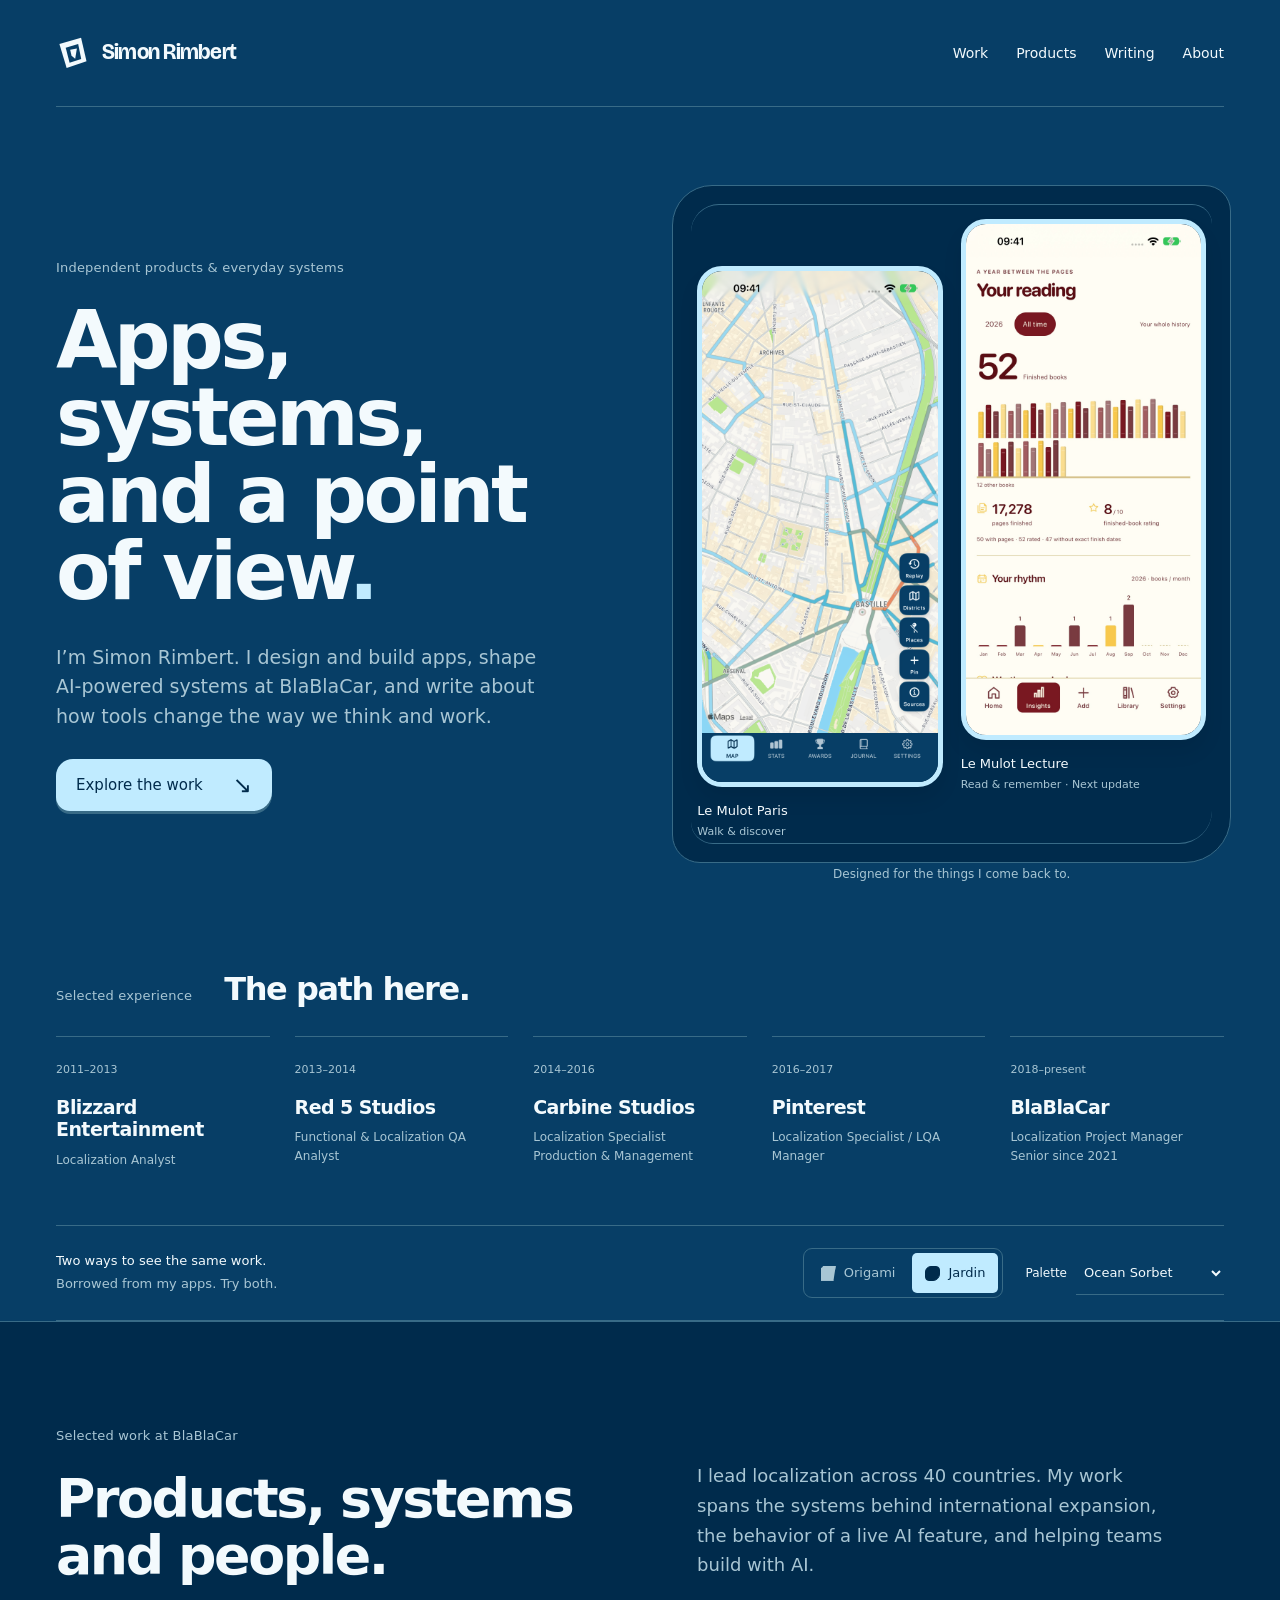
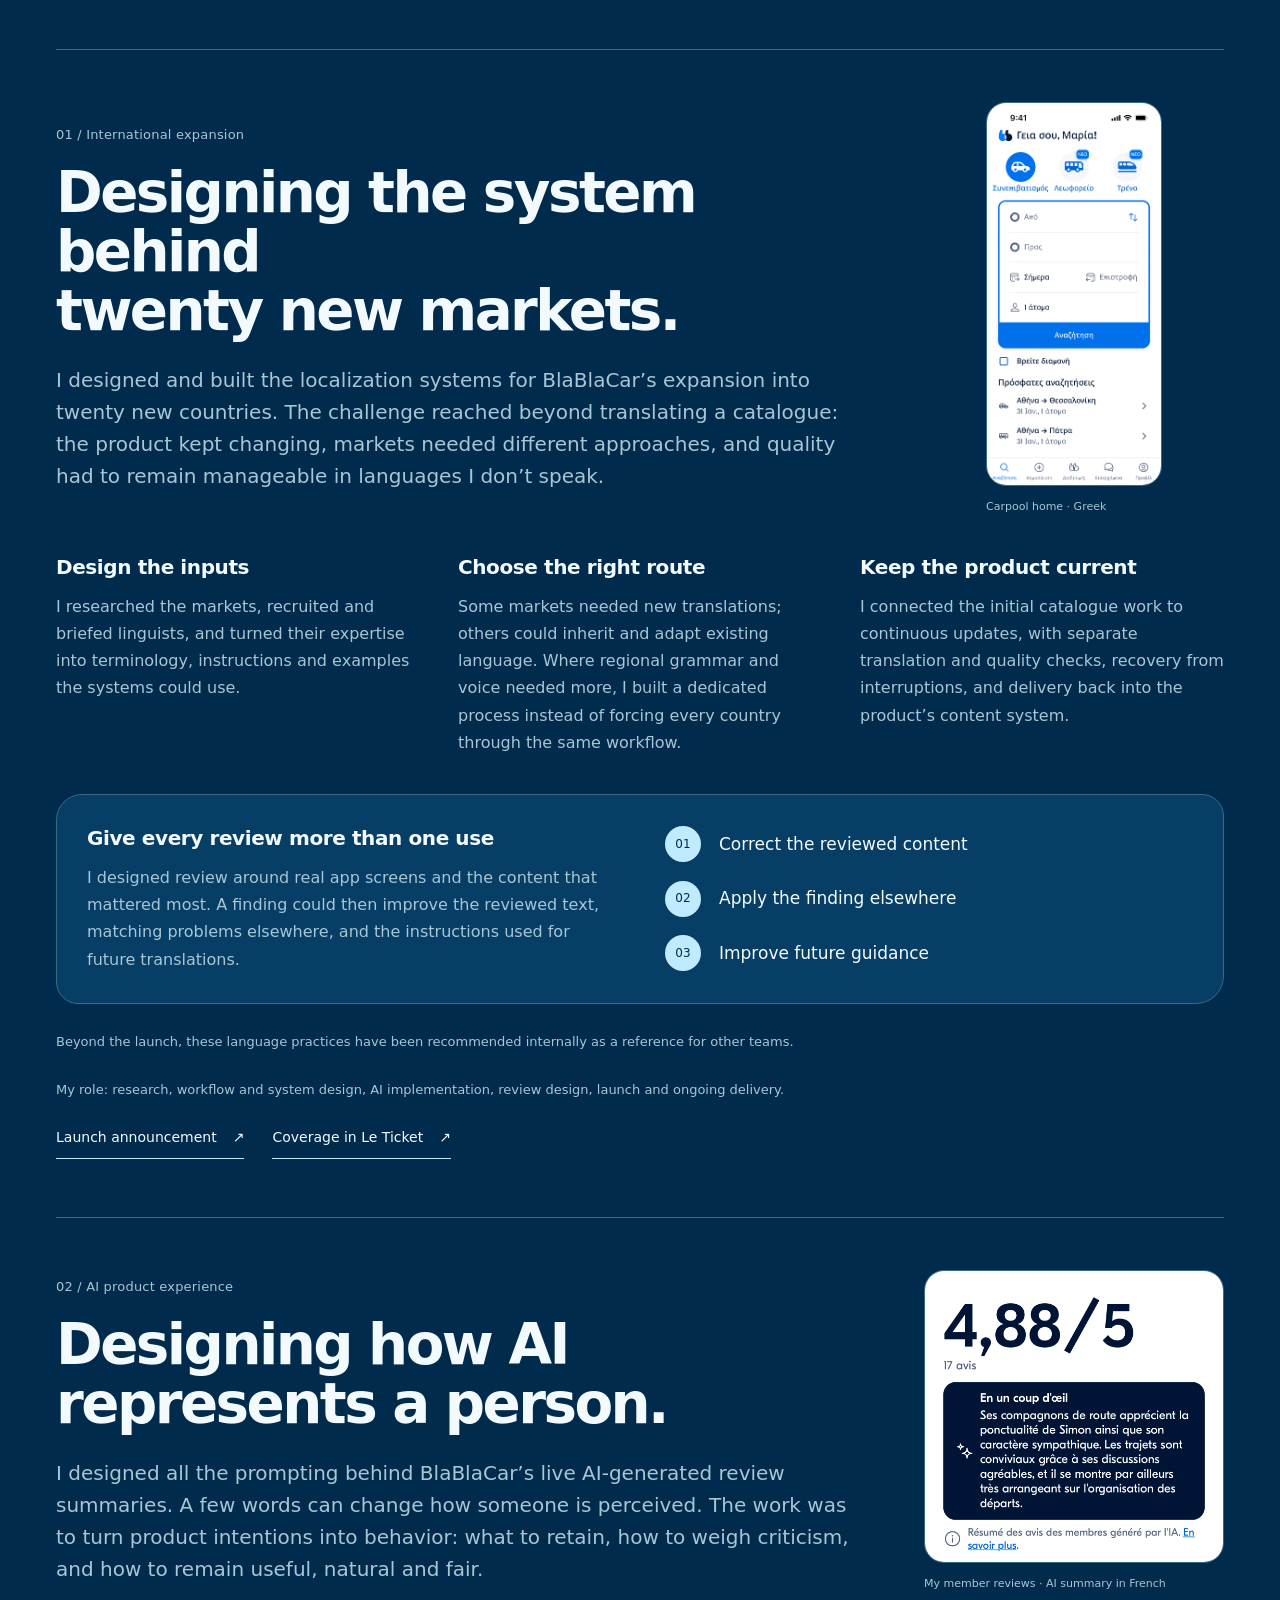
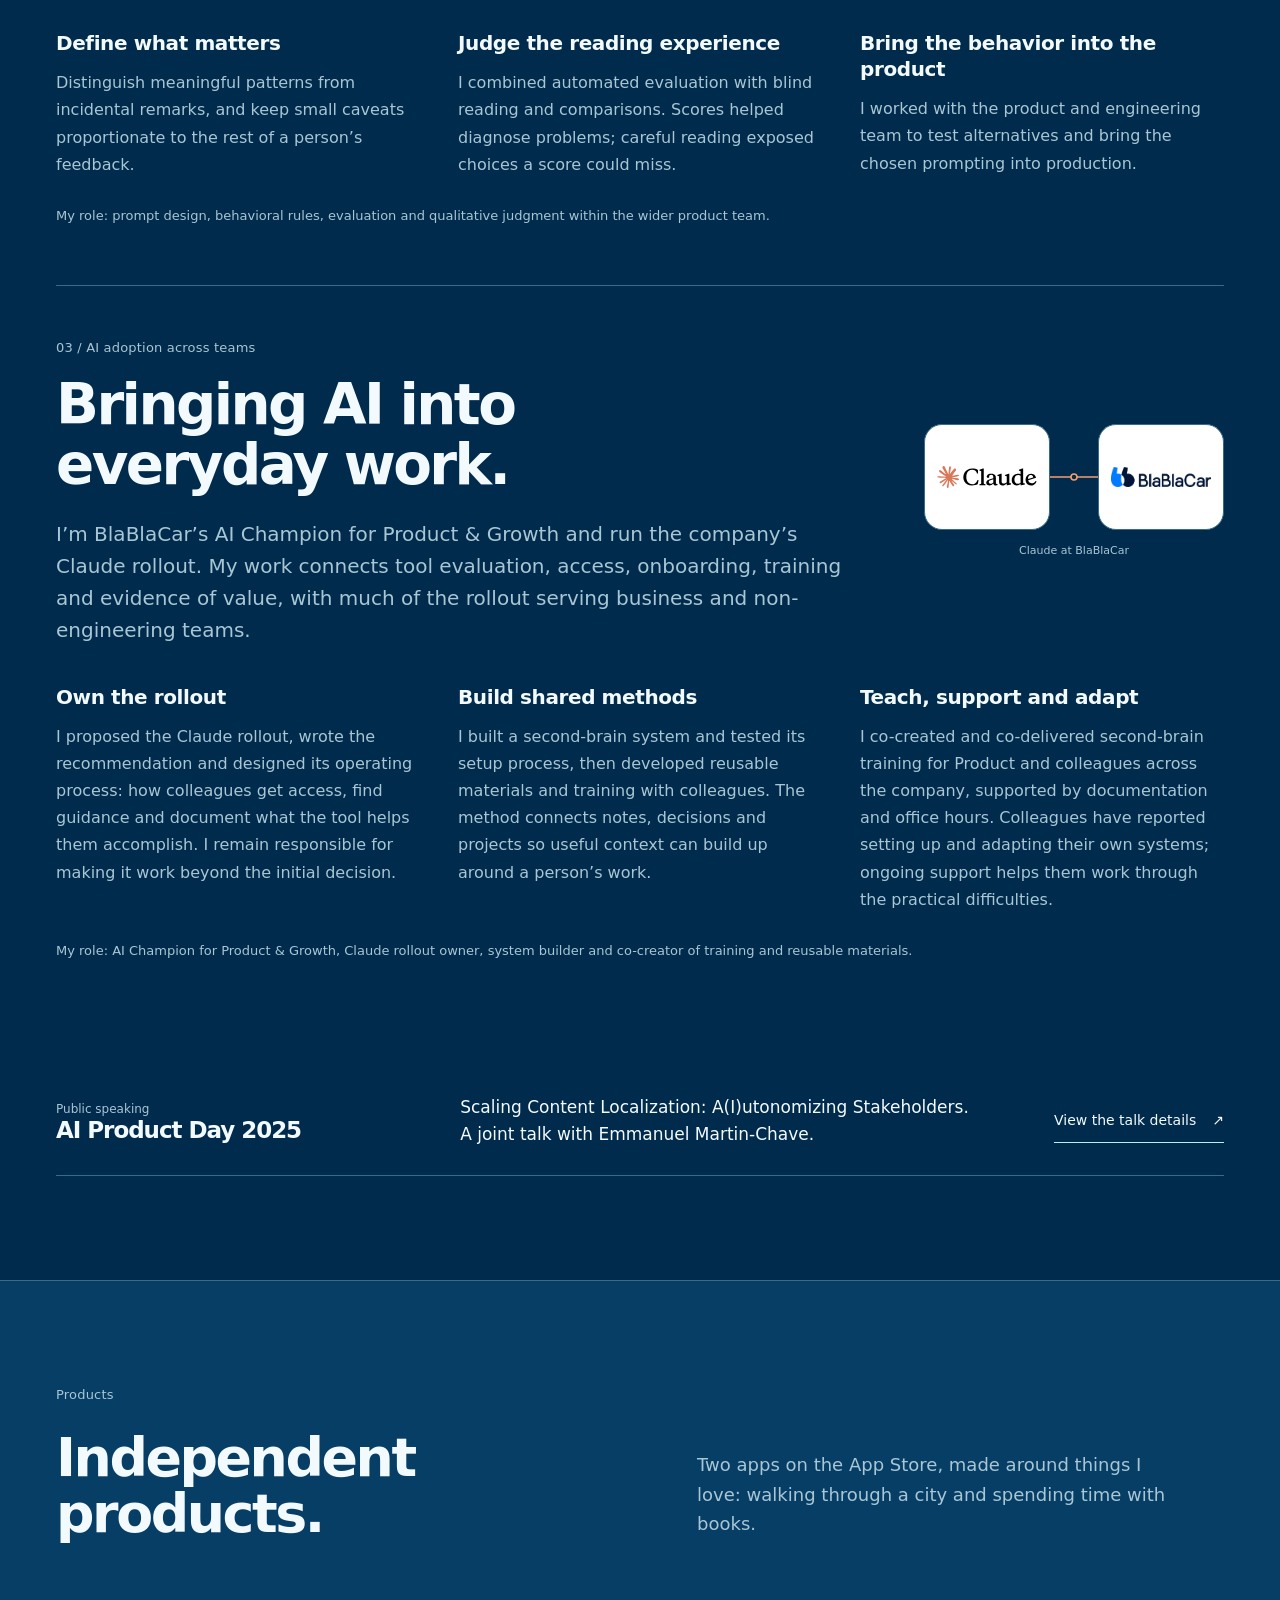
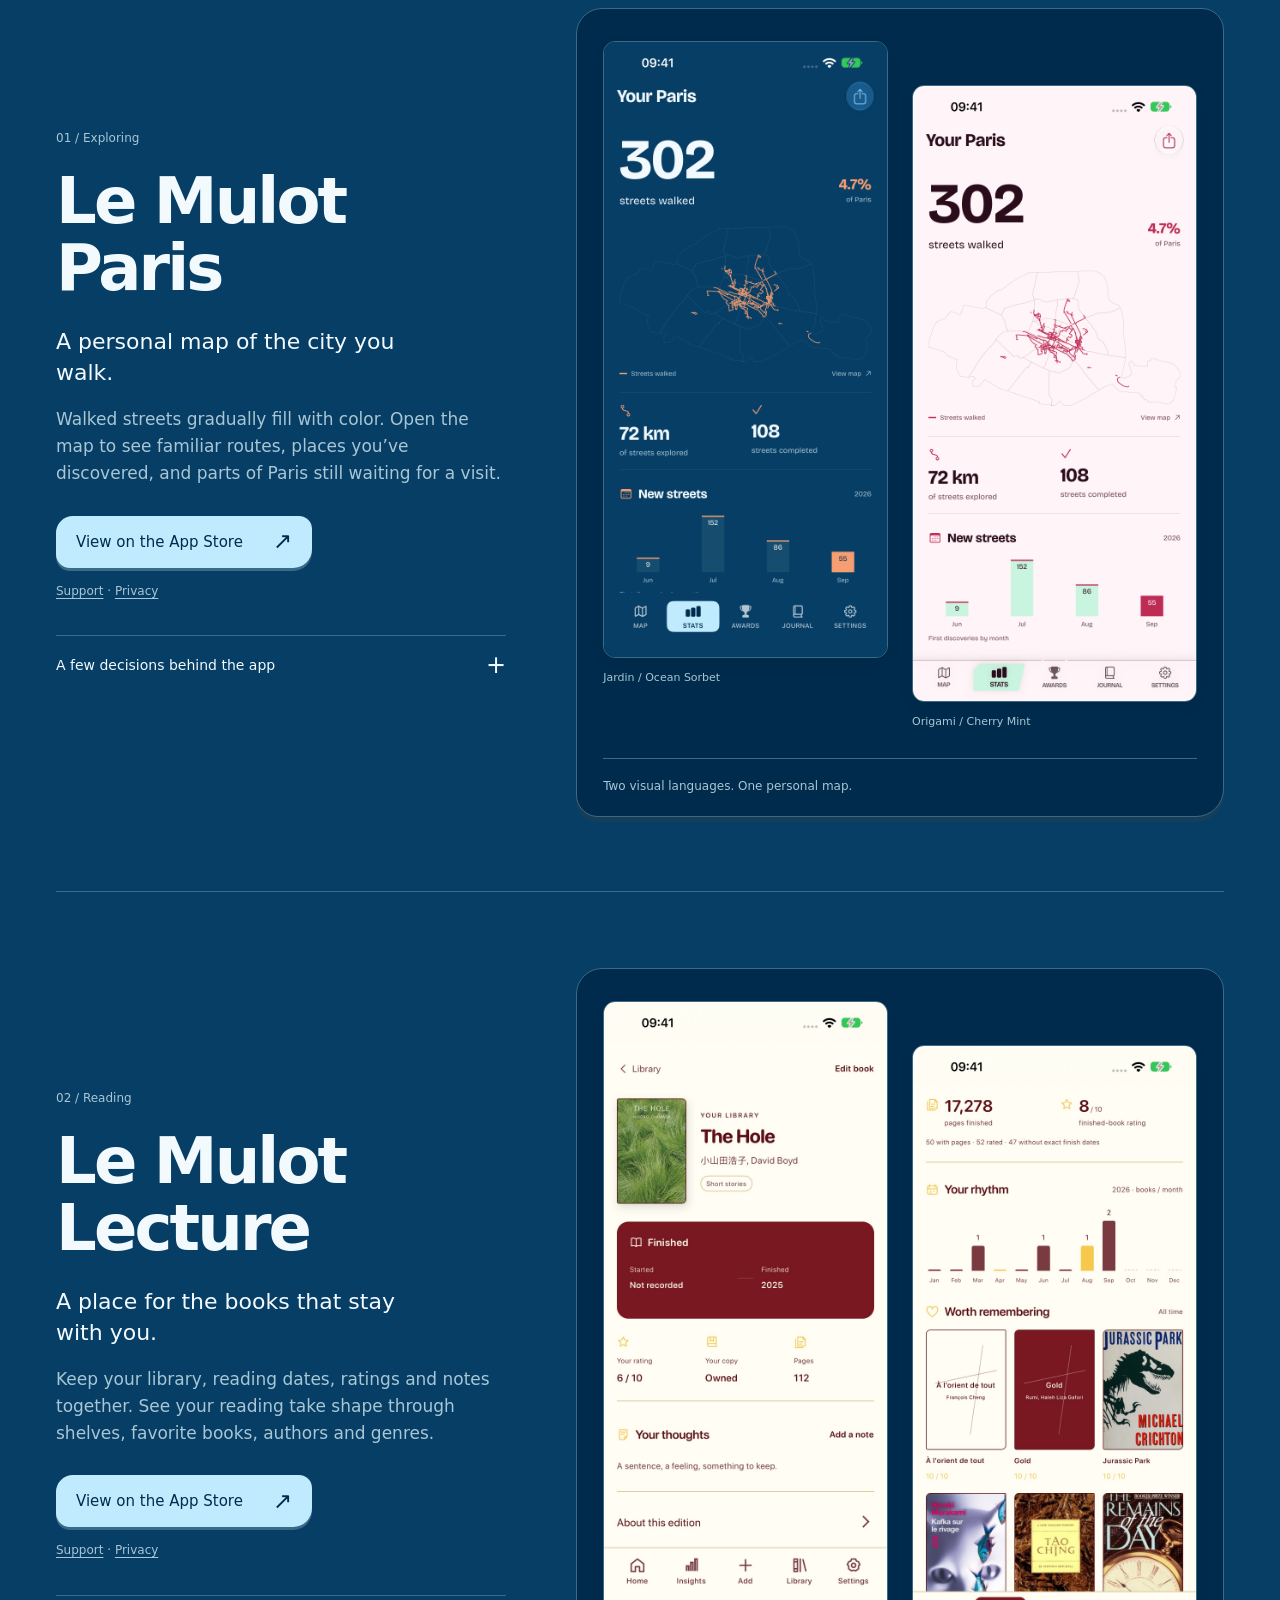
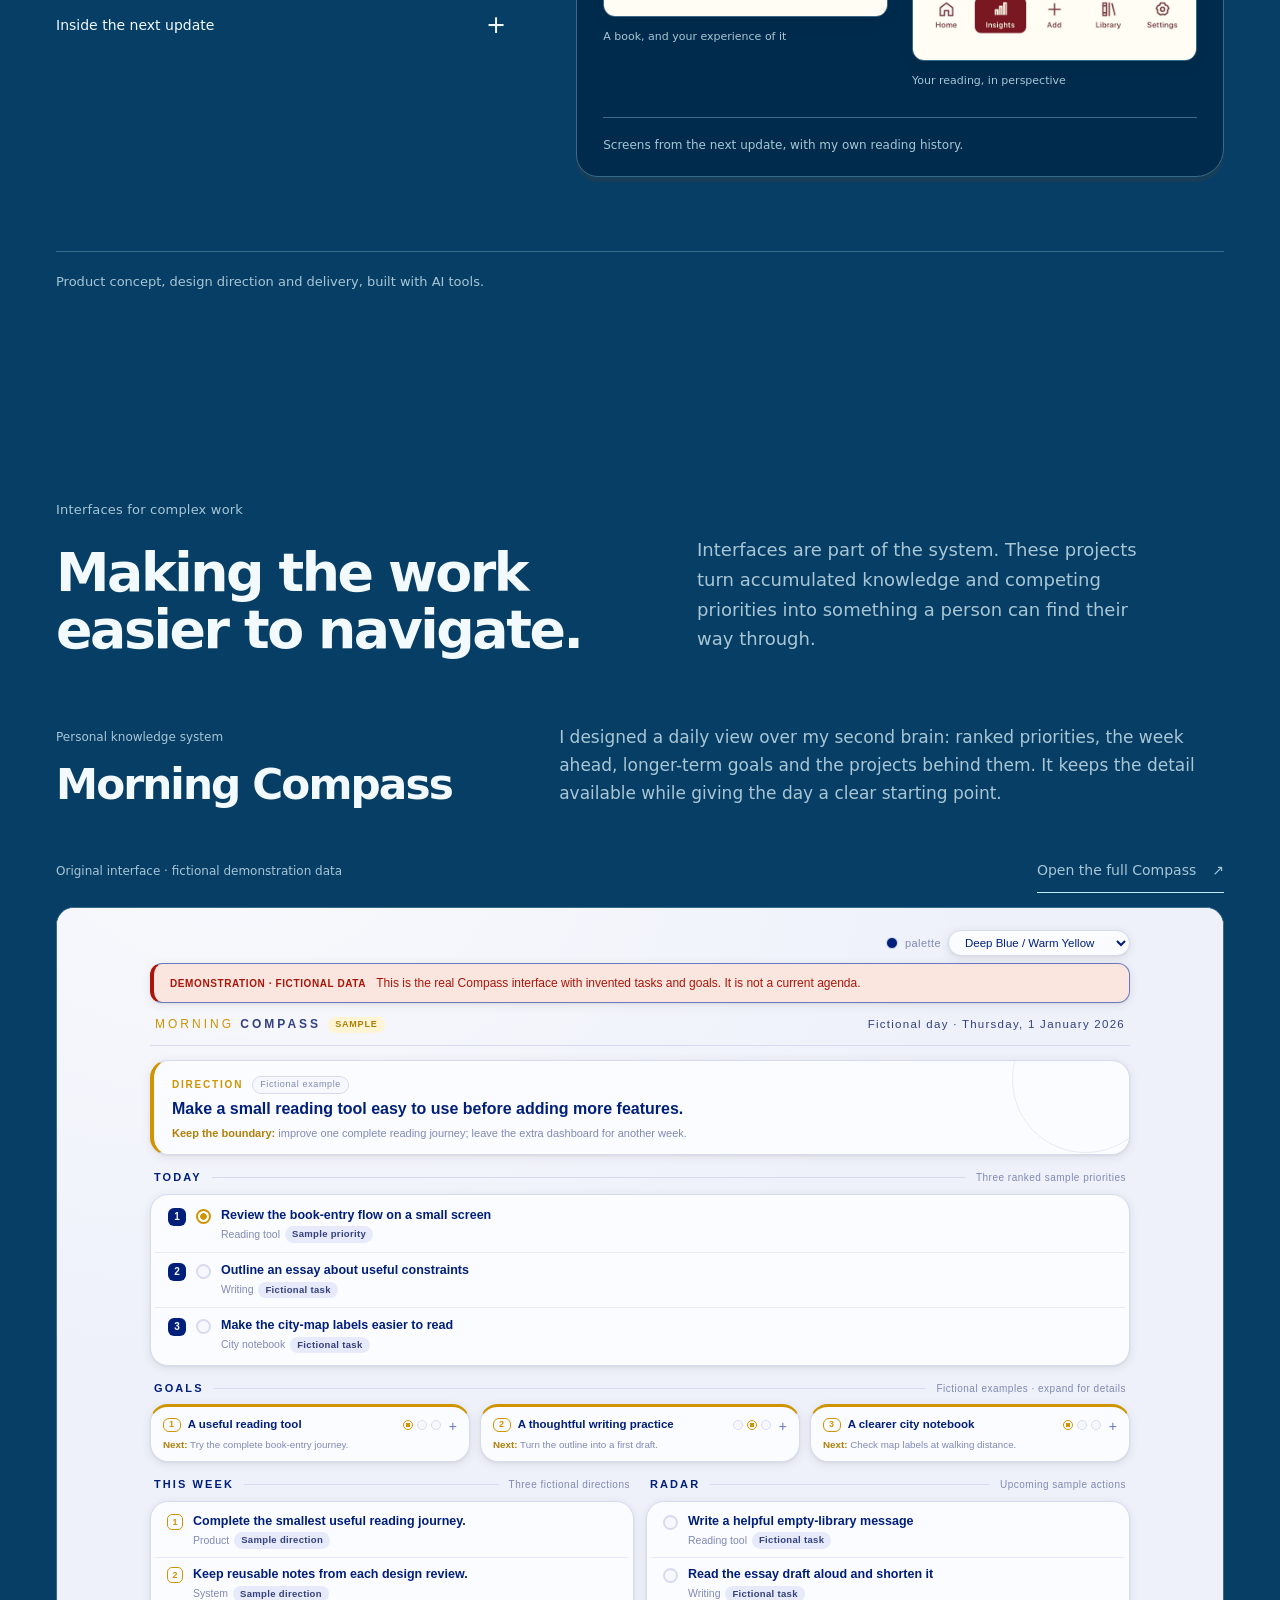
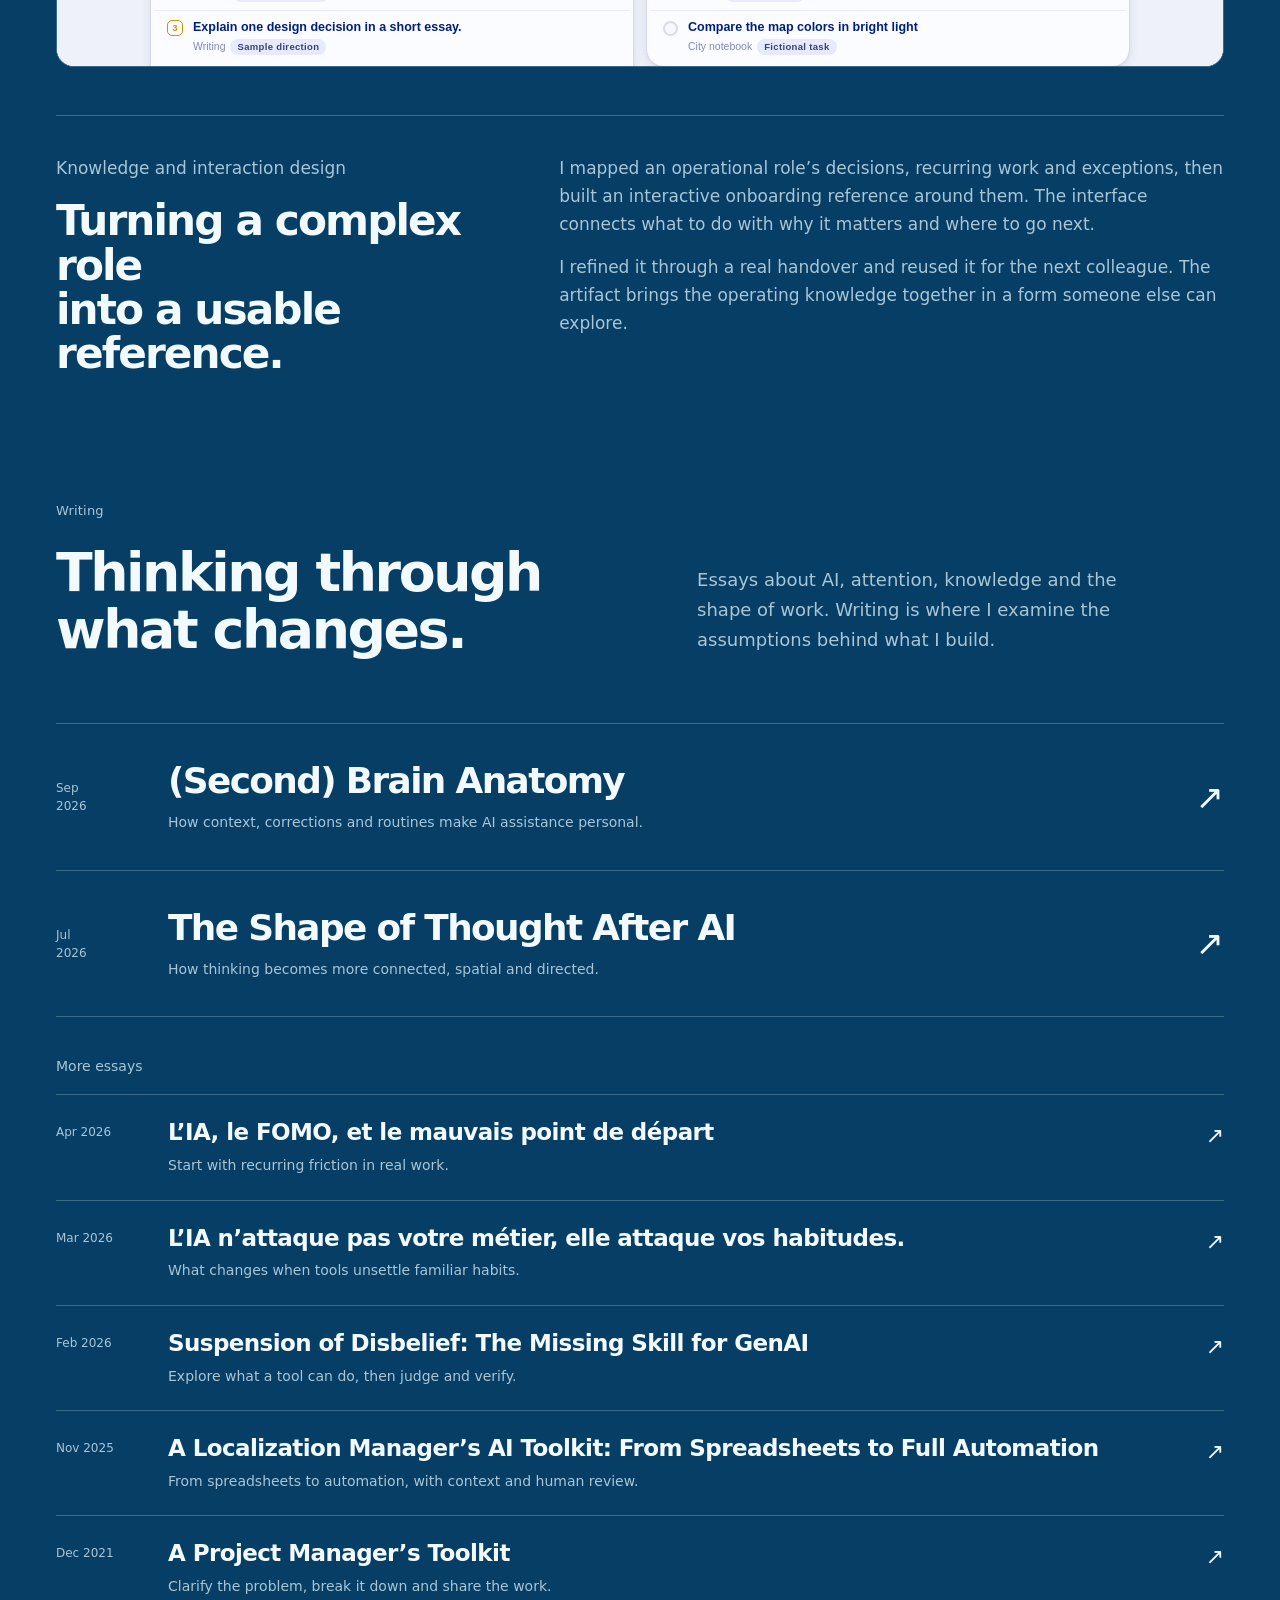
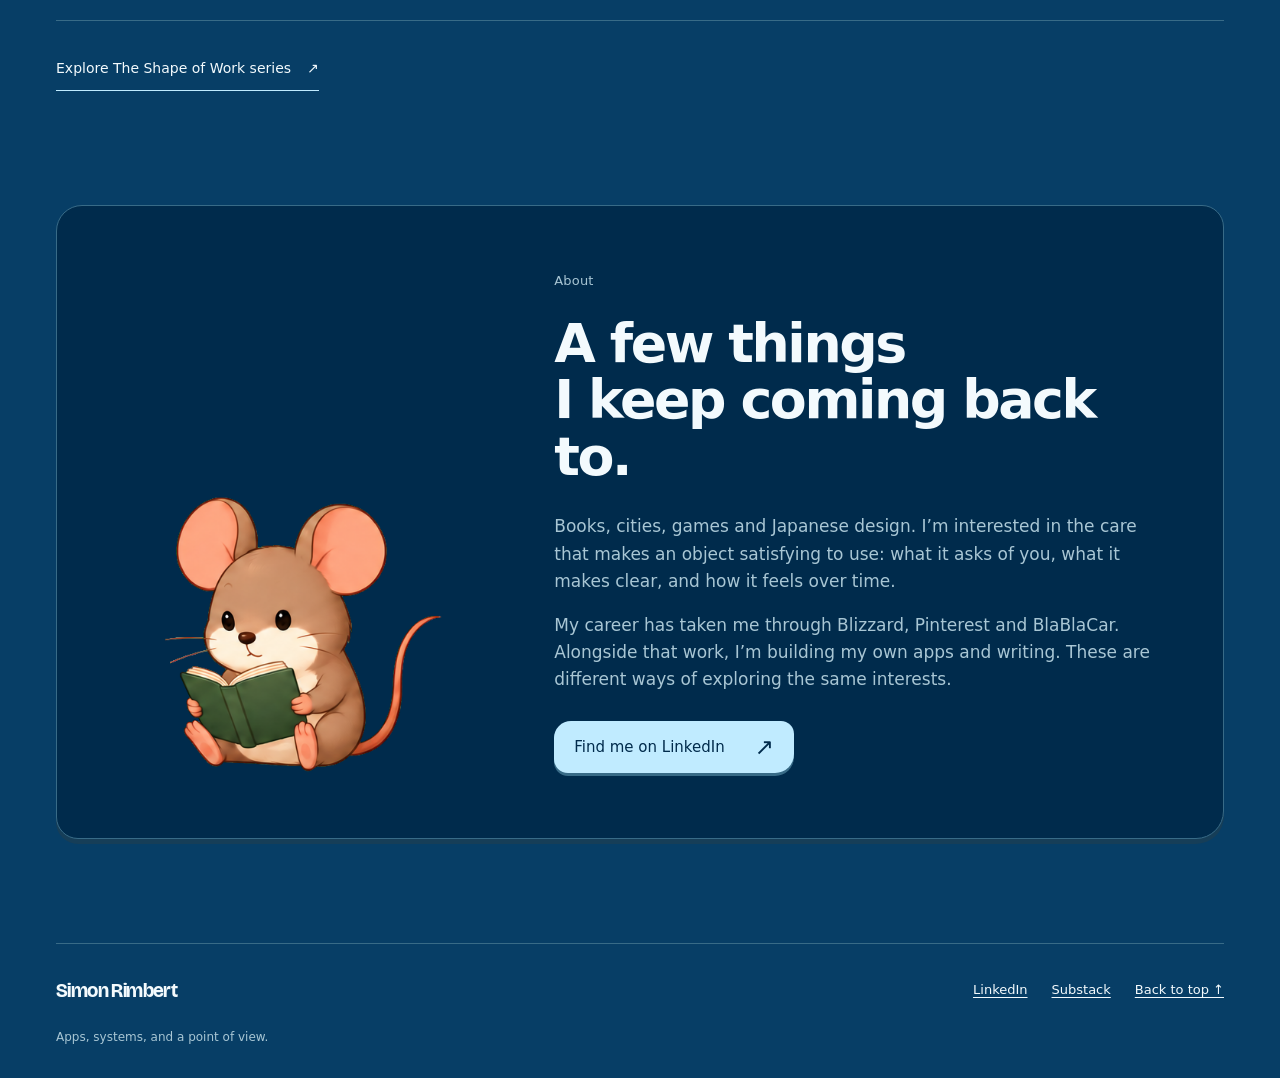
==== commit 73811f86: "Keep private source material out of the public portfolio" ====
--- a/index.html
+++ b/index.html
@@ -77,7 +77,7 @@
         <div class="case-links"><a class="text-link" href="https://newsroom.blablacar.com/news/blablacar-announces-global-expansion-into-20-new-countries">Launch announcement <span aria-hidden="true">↗</span></a><a class="text-link" href="https://www.le-ticket.fr/le-vrai-impact-de-lia-derriere-le-lancement-de-blablacar-dans-20-nouveaux-pays/150941/">Coverage in Le Ticket <span aria-hidden="true">↗</span></a></div>
       </article>
       <article class="feature-case" aria-labelledby="airs-title">
-        <div class="case-opening"><div class="case-lead"><div class="case-heading"><p class="section-label">02 / AI product experience</p><h3 id="airs-title">Designing how AI<br>represents a person.</h3></div><p class="case-intro">I designed all the prompting behind BlaBlaCar’s live AI-generated review summaries. A few words can change how someone is perceived. The work was to turn product intentions into behavior: what to retain, how to weigh criticism, and how to remain useful, natural and fair.</p></div><figure class="case-evidence airs-evidence"><a class="work-screen airs-window" href="assets/work/airs-review-summary.png" aria-label="Open the full AI review summary screenshot"><img src="assets/work/airs-review-summary.png" width="1170" height="2532" alt="Simon’s BlaBlaCar member rating and AI-generated review summary in French, with its AI disclosure." loading="lazy"></a><figcaption>My member reviews · AI summary in French</figcaption></figure></div>
+        <div class="case-opening"><div class="case-lead"><div class="case-heading"><p class="section-label">02 / AI product experience</p><h3 id="airs-title">Designing how AI<br>represents a person.</h3></div><p class="case-intro">I designed all the prompting behind BlaBlaCar’s live AI-generated review summaries. A few words can change how someone is perceived. The work was to turn product intentions into behavior: what to retain, how to weigh criticism, and how to remain useful, natural and fair.</p></div><figure class="case-evidence airs-evidence"><a class="work-screen" href="assets/work/airs-summary-cropped.png" aria-label="Open the AI review summary image"><img src="assets/work/airs-summary-cropped.png" width="1170" height="1140" alt="Simon’s BlaBlaCar member rating and AI-generated review summary in French, with its AI disclosure." loading="lazy"></a><figcaption>My member reviews · AI summary in French</figcaption></figure></div>
         <div class="decision-grid"><div><h4>Define what matters</h4><p>Distinguish meaningful patterns from incidental remarks, and keep small caveats proportionate to the rest of a person’s feedback.</p></div><div><h4>Judge the reading experience</h4><p>I combined automated evaluation with blind reading and comparisons. Scores helped diagnose problems; careful reading exposed choices a score could miss.</p></div><div><h4>Bring the behavior into the product</h4><p>I worked with the product and engineering team to test alternatives and bring the chosen prompting into production.</p></div></div>
         <p class="case-role">My role: prompt design, behavioral rules, evaluation and qualitative judgment within the wider product team.</p>
       </article>
--- a/styles.css
+++ b/styles.css
@@ -41,8 +41,6 @@
 .case-evidence figcaption{margin-top:13px;color:var(--muted);font-size:11px;line-height:1.5}
 .greece-evidence{max-width:176px}
 .airs-evidence{max-width:300px}
-.airs-window{aspect-ratio:1170 / 1140}
-.airs-window img{width:100%;height:100%;object-fit:cover;object-position:50% 30%}
 .brand-evidence{max-width:300px}
 .brand-connection{display:grid;grid-template-columns:minmax(0,1fr) 48px minmax(0,1fr);align-items:center}
 .brand-tile{display:grid;place-items:center;min-height:106px;padding:18px 12px;background:#fff;border-radius:18px;border:1px solid var(--edge)}
